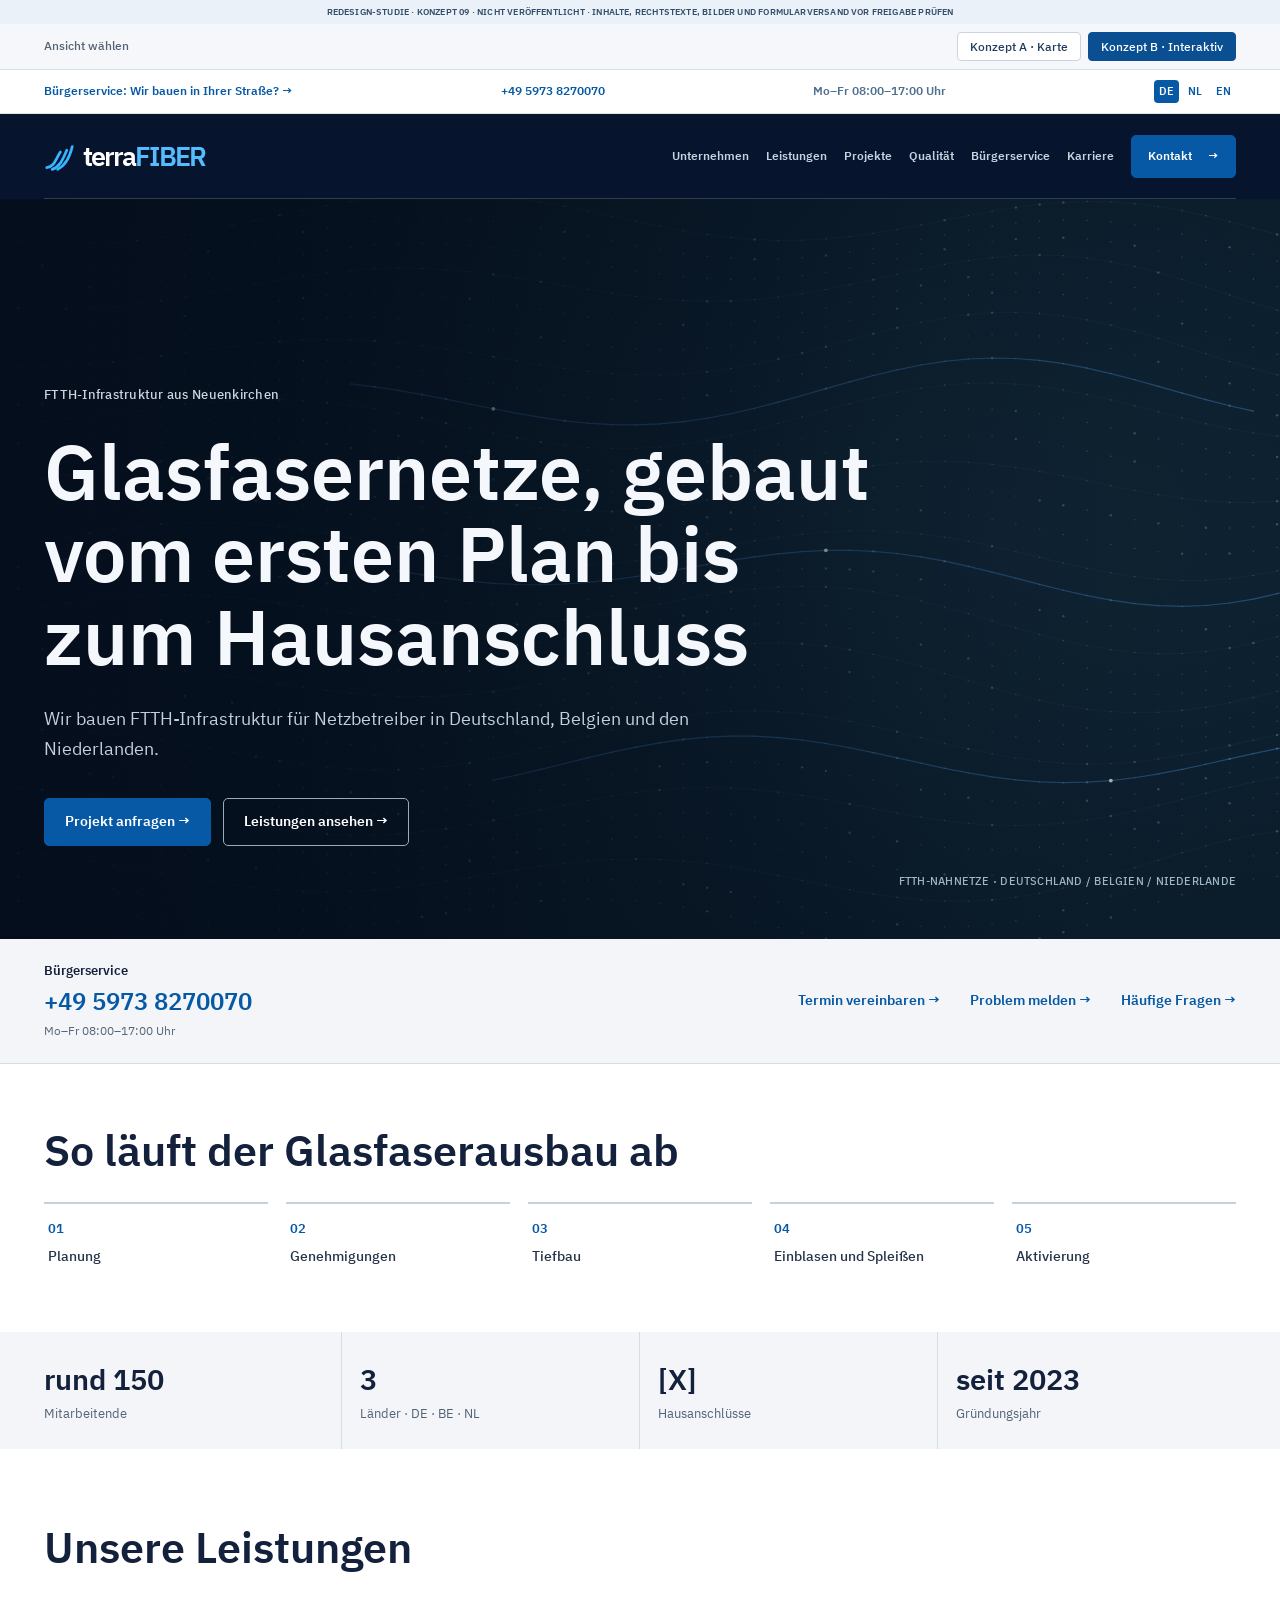
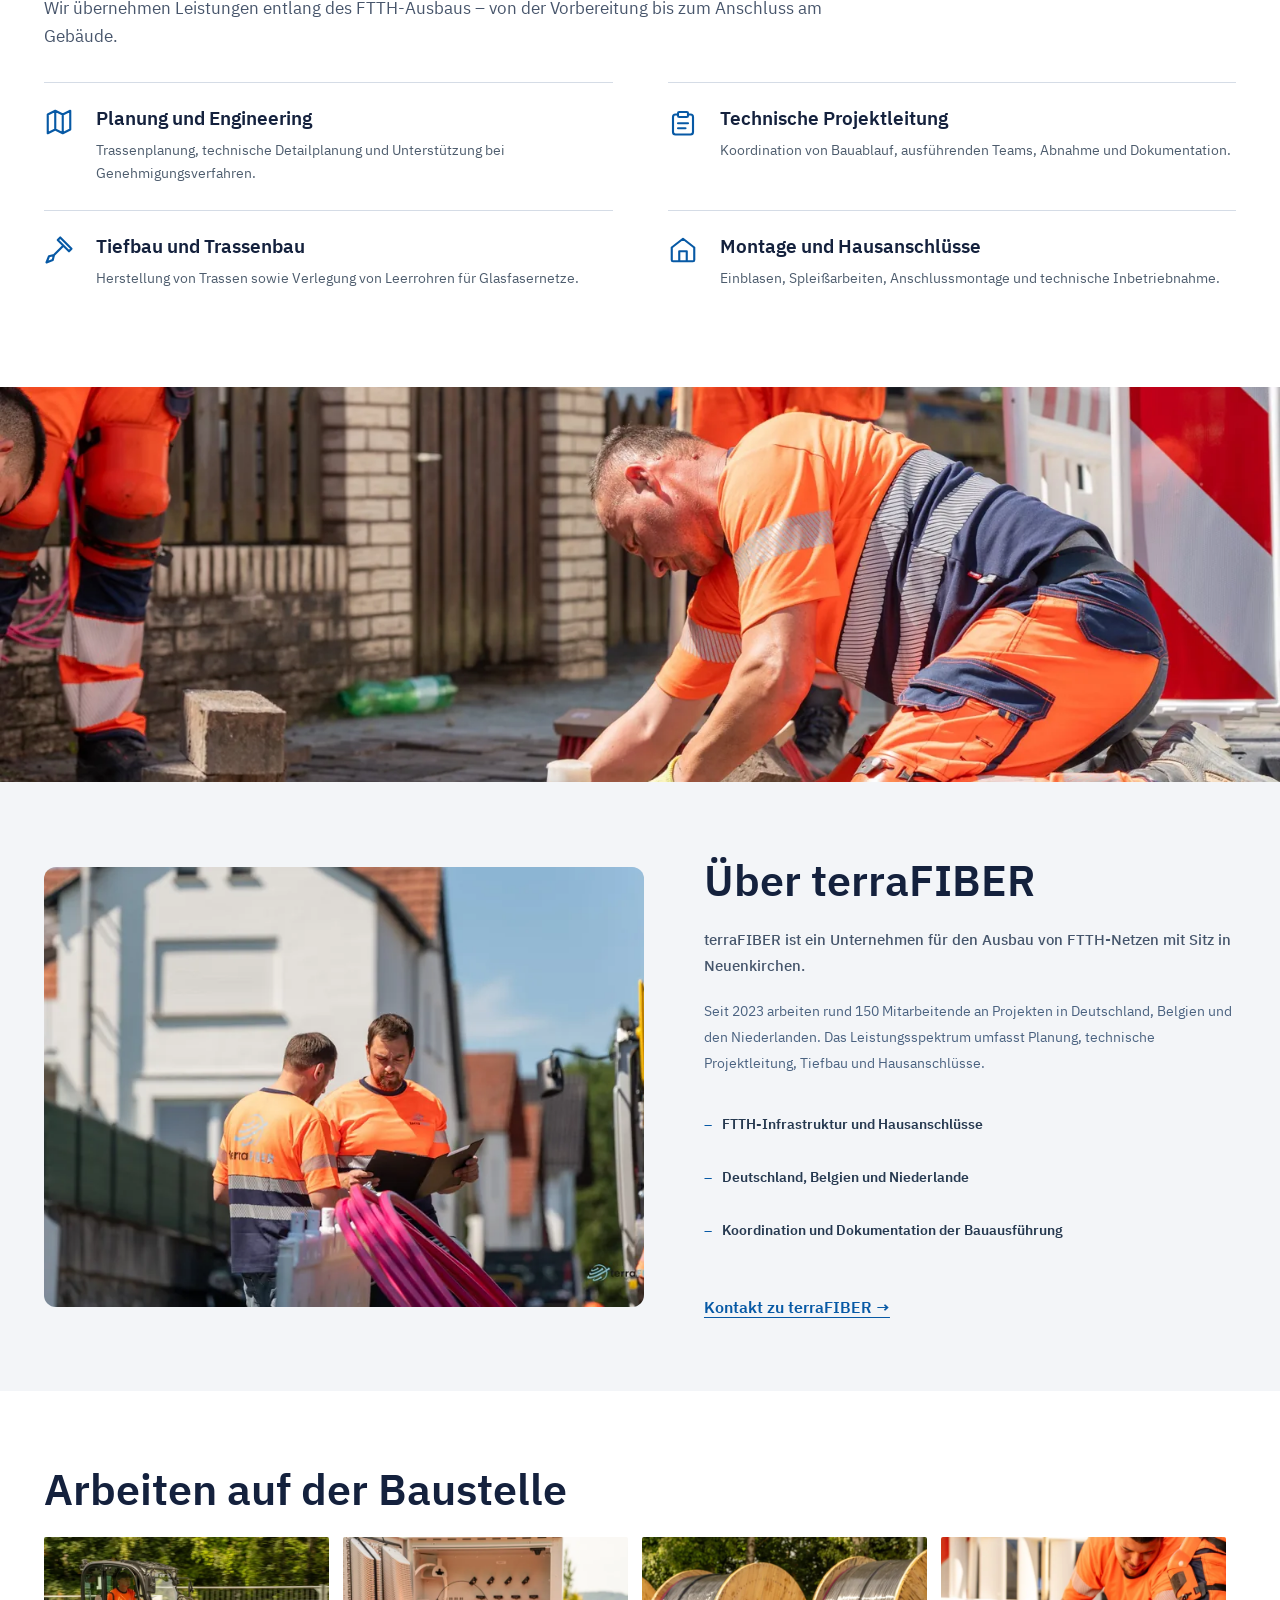
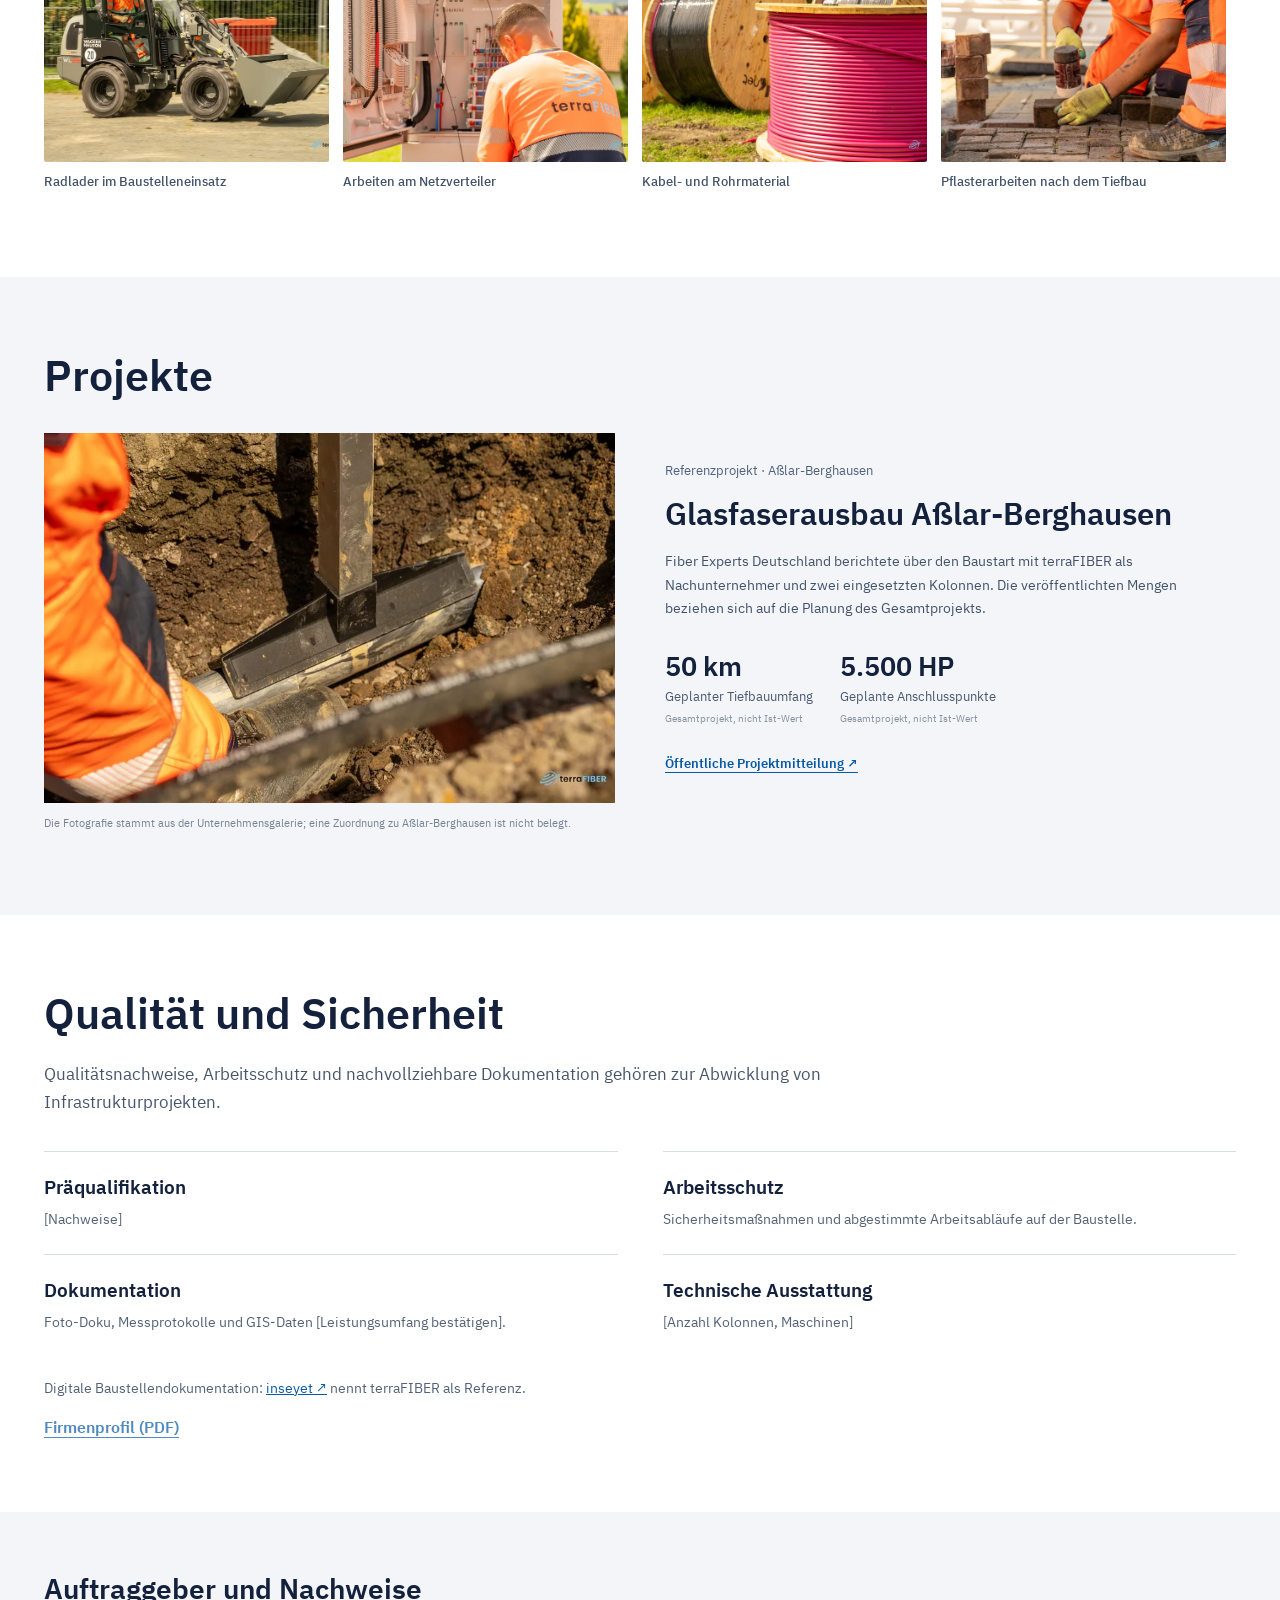
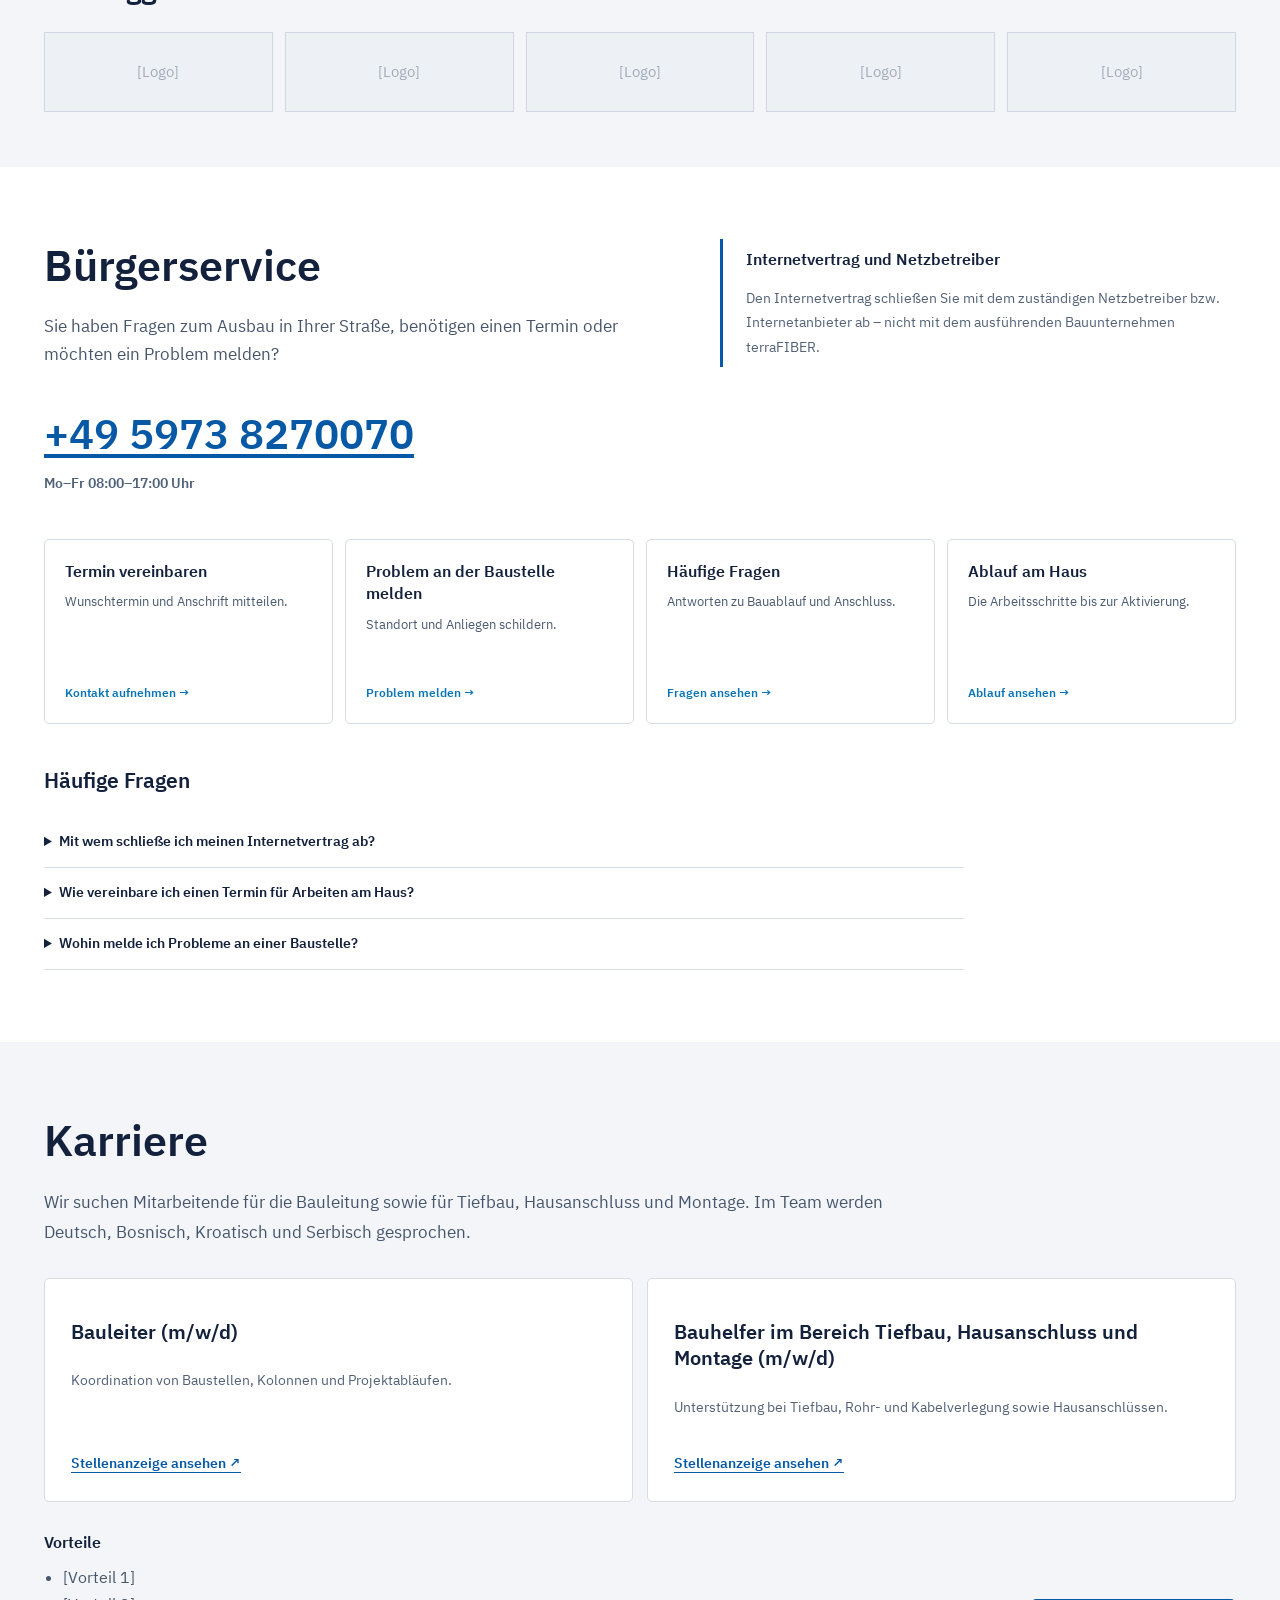
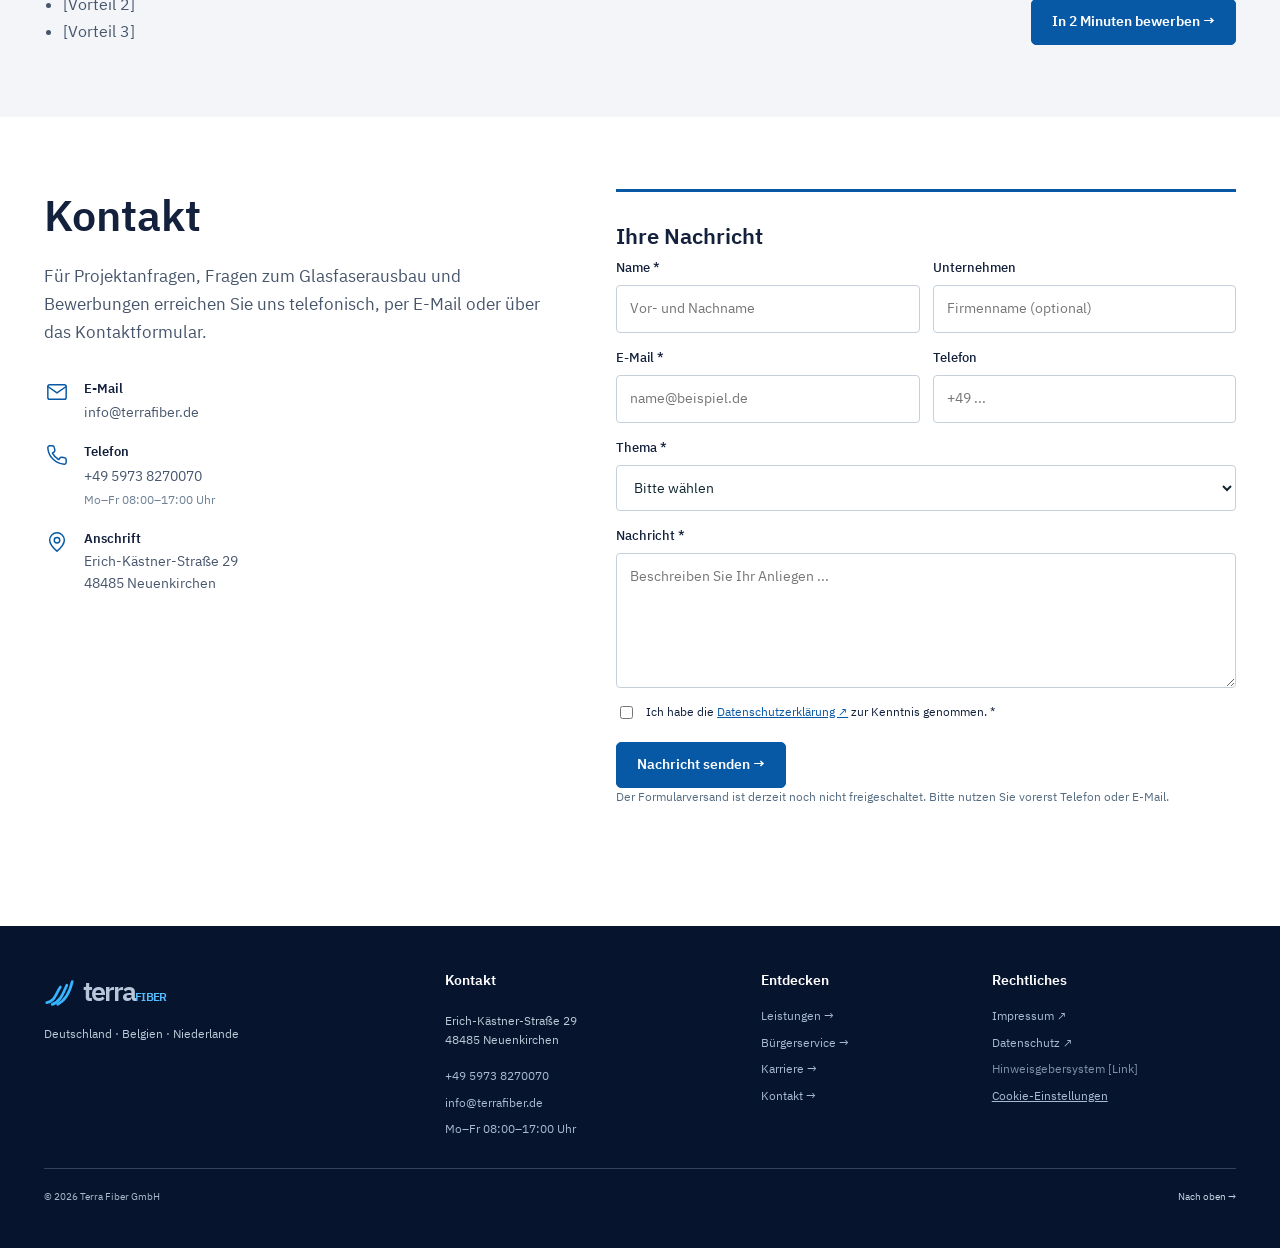
==== concept-b/index.html @ 643451d6 "Refine localized concept B page title" ====
<!doctype html>
<html lang="de">
<head>
<meta charset="utf-8">
<meta name="viewport" content="width=device-width, initial-scale=1">
<meta name="robots" content="noindex,nofollow,noarchive">
<meta name="terra-preview-build" content="v9b-immersive-2026-10-11">
<meta name="theme-color" content="#061329">
<meta name="description" content="Konzeptvorschau: terraFIBER – Planung, Tiefbau, technische Projektleitung und Installation von Glasfaserinfrastruktur.">
<title>terraFIBER — Redesign-Studie · Konzept B</title>
<link rel="alternate" hreflang="de" href="https://terrafiber.pages.dev/concept-b/">
<link rel="alternate" hreflang="en" href="https://terrafiber.pages.dev/concept-b/en/">
<link rel="alternate" hreflang="nl" href="https://terrafiber.pages.dev/concept-b/nl/">
<style>
:root{--bg:#07152b;--bg2:#0d2546;--slate:#657481;--ink:#18283e;--accent:#13a5f3;--mint:#b7e9ff;--paper:#f5f8fc;--line:#dbe7f2;--max:1192px;--shadow:0 26px 65px rgba(13,38,38,.1)}
*{box-sizing:border-box}html{scroll-behavior:smooth}body{margin:0;color:var(--ink);background:#fff;font-family:Inter,-apple-system,BlinkMacSystemFont,"Segoe UI",Arial,sans-serif;line-height:1.55;-webkit-font-smoothing:antialiased}button,input,textarea,select{font:inherit}a{color:inherit;text-decoration:none}button{cursor:pointer}svg{display:block}::selection{background:var(--accent);color:#0b1a22}:focus-visible{outline:3px solid #0f83d8;outline-offset:3px}.wrap{width:min(calc(100% - 64px),var(--max));margin-inline:auto}.smallcaps{font-size:12px;text-transform:uppercase;letter-spacing:.19em;font-weight:800}.eyebrow{display:flex;align-items:center;gap:10px;color:#406680}.eyebrow::before{content:"";height:7px;width:7px;background:#5498bc;border-radius:50%}.section{padding:110px 0}.section-title{font-size:clamp(35px,5vw,62px);line-height:1.09;letter-spacing:-.058em;font-weight:750;margin:16px 0 21px}.muted{color:#667682}.light-muted{color:#a8bdc7}.section-intro{font-size:18px;max-width:620px;color:#697780;line-height:1.7}.pill{display:inline-flex;align-items:center;gap:10px;border-radius:100px;padding:8px 14px;font-weight:700;letter-spacing:.09em;font-size:11px}.btn{display:inline-flex;align-items:center;justify-content:center;gap:16px;min-height:53px;padding:0 24px;border-radius:8px;font-size:14px;font-weight:760;border:1px solid transparent;transition:transform .2s,background .2s,border-color .2s}.btn:hover{transform:translateY(-2px)}.btn-primary{background:var(--accent);color:#0e1920}.btn-primary:hover{background:#9ddbfa}.btn-outline{border-color:#4d6686;color:white;background:transparent}.btn-outline:hover{border-color:white}.btn-dark{background:#13253c;color:white}.btn-dark:hover{background:#1c3555}.btn svg{width:17px;height:17px}
.preview-bar{height:31px;background:#d4eeff;color:#123f66;display:flex;align-items:center;justify-content:center;font-size:10px;font-weight:800;letter-spacing:.17em;text-transform:uppercase}.top{background:var(--bg);color:#d3dbe6}.nav{height:85px;display:flex;align-items:center;justify-content:space-between;gap:25px;border-bottom:1px solid rgba(219,248,251,.1)}.logo{display:inline-flex;align-items:baseline;white-space:nowrap;color:white;font-size:27px;font-weight:820;letter-spacing:-.075em}.logo .logo-emphasis{color:var(--accent);font-weight:820;letter-spacing:-.064em}.logo-mark{width:19px;height:26px;border-left:4px solid var(--accent);border-radius:10px 0 0 10px;transform:rotate(26deg) translateY(5px);margin-right:4px}.logo small{display:block;font-size:7px;text-transform:uppercase;letter-spacing:.2em;color:#7f97b6;margin:3px 0 0 12px}.navlinks{display:flex;align-items:center;gap:30px}.navlinks a:not(.btn){font-size:12px;color:#c8d3e0;font-weight:640;transition:color .2s}.navlinks a:not(.btn):hover{color:var(--accent)}.nav .btn{min-height:43px;font-size:12px;padding:0 16px}.mobile-toggle{display:none;align-items:center;justify-content:center;height:44px;width:44px;background:none;border:1px solid rgba(255,255,255,.2);border-radius:7px;color:white}
.hero{background:var(--bg);color:white;position:relative;overflow:hidden}.hero::before{content:"";position:absolute;width:650px;height:650px;border-radius:50%;right:-280px;top:-150px;filter:blur(60px);background:radial-gradient(circle,rgba(104,170,129,.13),transparent 70%);pointer-events:none}.hero-inner{display:grid;grid-template-columns:1.03fr .97fr;min-height:645px;align-items:center;gap:38px;padding:43px 0 84px}.hero .pill{background:rgba(194,243,107,.09);color:var(--accent);border:1px solid rgba(194,243,107,.19)}h1{font-size:clamp(54px,6.2vw,91px);line-height:1.01;letter-spacing:-.069em;font-weight:760;margin:30px 0 28px}h1 em{font-style:normal;color:var(--accent)}.hero-desc{font-size:17px;line-height:1.85;color:#acbbcf;max-width:500px}.hero-actions{display:flex;gap:12px;flex-wrap:wrap;margin-top:33px}.hero-foot{display:flex;gap:22px;align-items:center;margin-top:56px;color:#7f97b6;font-size:11px;font-weight:700;letter-spacing:.08em;text-transform:uppercase}.hero-foot span{display:flex;align-items:center;gap:9px}.hero-foot i{display:block;width:5px;height:5px;border:1px solid #6788a8;border-radius:50%}.hero-art{position:relative;min-height:500px;display:flex;align-items:center;justify-content:center}.art-canvas{position:relative;width:100%;height:510px;border:1px solid rgba(183,234,192,.13);border-radius:14px;background:radial-gradient(circle at 80% 25%,rgba(188,239,110,.09),transparent 35%),linear-gradient(155deg,#17273c,#0c222d 62%,#102136);overflow:hidden;box-shadow:0 25px 90px rgba(0,0,0,.22)}.art-grid{position:absolute;inset:0;background-image:linear-gradient(rgba(183,233,224,.06) 1px,transparent 1px),linear-gradient(90deg,rgba(183,233,224,.06) 1px,transparent 1px);background-size:34px 34px;mask-image:linear-gradient(to bottom,black,transparent 98%)}.diagram{position:absolute;inset:0;width:100%;height:100%}.art-badge{position:absolute;z-index:2;top:24px;left:24px;background:rgba(9,29,36,.78);border:1px solid rgba(169,220,192,.22);padding:14px 17px;border-radius:9px;backdrop-filter:blur(9px);color:#d8dfe8}.art-badge strong{display:block;font-size:16px;letter-spacing:.03em}.art-badge span{display:block;color:#889fba;font-size:10px;text-transform:uppercase;letter-spacing:.14em;margin-top:3px}.art-side{position:absolute;right:19px;bottom:20px;width:195px;background:#bde9ff;color:#053956;padding:17px;border-radius:10px;box-shadow:0 25px 50px #04111870}.art-side span{font-weight:750;text-transform:uppercase;letter-spacing:.12em;font-size:10px}.art-side strong{font-size:22px;line-height:1.1;letter-spacing:-.04em;display:block;margin-top:10px}.hero-caption{position:absolute;bottom:19px;left:21px;color:#a8b9cd;font-size:10px;letter-spacing:.17em;text-transform:uppercase;z-index:2}.metrics{background:#eaf3fa}.metrics-inner{display:grid;grid-template-columns:repeat(3,1fr);gap:0}.metric{padding:30px 40px;border-right:1px solid #cfdce9}.metric:first-child{padding-left:0}.metric:last-child{border:none}.metric b{display:block;font-size:25px;letter-spacing:-.04em;color:#101f31}.metric p{margin:2px 0 0;color:#6a7b75;font-size:12px;font-weight:650}
.services-header{display:flex;justify-content:space-between;align-items:end;gap:30px}.services-grid{display:grid;grid-template-columns:repeat(4,1fr);gap:14px;margin-top:48px}.service{border:1px solid #dfe9f3;background:#f7faff;border-radius:12px;min-height:305px;padding:28px 25px;display:flex;flex-direction:column;position:relative;overflow:hidden;transition:transform .25s,box-shadow .25s}.service:hover{transform:translateY(-5px);box-shadow:var(--shadow)}.service .number{color:#8a9b91;font-size:11px;font-weight:750}.service-icon{height:64px;display:flex;align-items:center;color:#4b6983}.service-icon svg{width:42px;height:42px}.service h3{font-size:20px;line-height:1.23;letter-spacing:-.03em;margin:10px 0}.service p{font-size:13px;line-height:1.65;color:#64737a;margin:0}.service .arrow{display:block;margin-top:auto;padding-top:25px;color:#51758d;font-size:22px}
.about{background:var(--paper)}.about-inner{display:grid;grid-template-columns:1fr 1fr;align-items:center;gap:90px}.about-visual{min-height:430px;background:#0e305a;border-radius:12px;position:relative;overflow:hidden;box-shadow:var(--shadow)}.about-visual::before{position:absolute;inset:0;content:"";background:repeating-linear-gradient(135deg,rgba(191,238,146,.04) 0,rgba(191,238,146,.04) 2px,transparent 2px,transparent 32px)}.about-visual svg{position:absolute;inset:0;width:100%;height:100%}.about-visual .label-float{position:absolute;left:25px;right:25px;bottom:25px;color:white;background:rgba(9,22,29,.78);border:1px solid #3d5269;border-radius:9px;padding:18px 21px;backdrop-filter:blur(7px)}.label-float strong{display:block;font-size:18px}.label-float span{display:block;font-size:11px;color:#b0c0d1;margin-top:6px}.checks{display:grid;gap:15px;margin:30px 0}.checks li{list-style:none;padding-left:30px;position:relative;font-size:14px;font-weight:600}.checks li::before{content:"✓";position:absolute;left:0;top:0;color:#385f7d;font-weight:900}.about .smallcaps{color:#466a8b}.about .btn{margin-top:9px}
.project{background:#fff}.project-flex{display:grid;grid-template-columns:.95fr 1.05fr;gap:38px;align-items:stretch;margin-top:44px;background:#0c2a51;border-radius:13px;overflow:hidden;color:white}.project-visual{min-height:360px;position:relative;background:radial-gradient(circle at 63% 35%,#273b55,#122236 65%);overflow:hidden}.project-visual svg{width:100%;height:100%;position:absolute;inset:0}.project-badge{position:absolute;left:28px;top:28px;color:#85d5ff;border:1px solid #7296ae;padding:7px 12px;background:#15273e;border-radius:100px;font-weight:750;font-size:10px;letter-spacing:.1em;text-transform:uppercase}.project-body{padding:56px 46px 47px 10px}.project-body .smallcaps{color:var(--accent)}.project-body h3{font-size:34px;line-height:1.12;letter-spacing:-.045em;margin:12px 0 14px}.project-body p{font-size:14px;line-height:1.8;color:#aebed1;max-width:520px}.project-figures{display:flex;gap:32px;flex-wrap:wrap;margin:30px 0 27px}.project-figures strong{display:block;font-size:25px;color:white}.project-figures span{display:block;color:#8ba2bd;font-size:11px}.project-figures em{color:#9aceeb;font-size:10px;font-style:normal;display:block;margin-top:2px}.source-link{color:var(--accent);font-size:12px;font-weight:750;text-decoration:underline;text-underline-offset:4px}.source-link:hover{color:#fff}.disclaimer{font-size:11px;color:#748482;margin-top:15px}
.quality{background:var(--paper)}.quality-flex{display:grid;grid-template-columns:1fr 1fr;gap:80px}.quality-list{display:grid;gap:15px;margin-top:25px}.quality-item{display:flex;gap:16px;align-items:flex-start;background:#fff;border-radius:10px;border:1px solid #e0e7ed;padding:20px}.quality-item .qi{background:#e9f3fc;color:#375570;border-radius:9px;display:grid;place-items:center;min-width:43px;height:43px;font-weight:800}.quality-item strong{font-size:15px}.quality-item p{margin:4px 0 0;font-size:12px;color:#6b797d}.quality-quote{position:relative;background:#dbeeff;border-radius:14px;min-height:410px;padding:48px;display:flex;flex-direction:column;justify-content:space-between}.quality-quote .decor{font-size:85px;line-height:1;color:#6d9bb7;font-family:Georgia,serif}.quality-quote blockquote{padding:0;margin:0;font-size:30px;line-height:1.34;letter-spacing:-.035em;font-weight:650;color:#1a2b3a}.quality-quote p{color:#46627b;font-size:13px;margin:12px 0 0}
.career{background:#0b2343;color:white}.career-content{display:flex;align-items:center;justify-content:space-between;gap:50px}.career .smallcaps{color:var(--accent)}.career .section-title{max-width:650px}.career p{max-width:590px;color:#a2b4ca;line-height:1.8}.career-actions{flex:0 0 auto}.career .note{color:#839bb8;font-size:11px}
.contact{background:#fff}.contact-flex{display:grid;grid-template-columns:1fr .92fr;gap:85px}.contact-info{display:grid;gap:19px;margin-top:35px}.contact-info a{transition:color .2s}.contact-info a:hover{color:#486d8b}.contact-line{display:flex;gap:15px;align-items:flex-start}.contact-line .small-icon{width:40px;height:40px;border-radius:9px;background:#edf6fe;display:grid;place-items:center;flex:none;color:#46657f}.contact-line .small-icon svg{width:19px;height:19px}.contact-line strong{display:block;font-size:13px}.contact-line span{display:block;font-size:14px;color:#687780;margin-top:2px}.contact-form{background:#f5f9fe;border:1px solid #dde6ec;padding:32px;border-radius:13px}.contact-form h3{font-size:23px;margin:0 0 5px;letter-spacing:-.04em}.contact-form p{font-size:12px;color:#71817f;margin:0 0 21px}.form-grid{display:grid;grid-template-columns:1fr 1fr;gap:13px}.form-field{display:grid;gap:7px;margin-bottom:15px}.form-field label{font-size:11px;font-weight:800}.form-field input,.form-field textarea{width:100%;border:1px solid #cedae3;border-radius:7px;background:#fff;color:#112630;padding:12px 13px;outline:none;font-size:13px;resize:vertical}.form-field input:focus,.form-field textarea:focus{border-color:#567c99;box-shadow:0 0 0 3px #9ad2f240}.form-note{font-size:10px;color:#6b7c73;margin-top:13px;line-height:1.6}
footer{background:#07152b;color:#bac8d8;padding:44px 0}.footer-top{display:flex;justify-content:space-between;gap:30px;align-items:center}.footer-top .logo{font-size:24px}.footer-nav{display:flex;gap:22px;align-items:center;flex-wrap:wrap}.footer-nav a{font-size:11px;color:#93a8c1}.footer-nav a:hover{color:var(--accent)}.footer-bottom{margin-top:29px;padding-top:20px;border-top:1px solid #ffffff1a;display:flex;justify-content:space-between;gap:20px;font-size:10px;color:#6a87aa}.to-top{display:inline-flex;gap:5px;align-items:center;color:#c7d6e6}
@media(max-width:1000px){.navlinks{gap:18px}.navlinks a:not(.btn){font-size:11px}.hero-inner{gap:15px}.services-grid{grid-template-columns:repeat(2,1fr)}.service{min-height:250px}.about-inner{gap:40px}.quality-flex{gap:35px}.contact-flex{gap:40px}}
@media(max-width:760px){.wrap{width:min(calc(100% - 34px),var(--max))}.preview-bar{font-size:8px}.nav{height:68px}.logo{font-size:23px}.mobile-toggle{display:flex}.navlinks{display:none;position:absolute;left:0;right:0;top:99px;background:#0a1b36;z-index:10;flex-direction:column;align-items:stretch;padding:25px 21px 29px;border-bottom:1px solid #36485d;gap:17px;box-shadow:0 20px 35px #07111fe0}.navlinks.open{display:flex}.navlinks a:not(.btn){font-size:15px}.hero-inner{grid-template-columns:1fr;min-height:0;padding:52px 0 60px}.hero-art{min-height:390px;margin-top:27px}.art-canvas{height:410px}.hero-foot{margin-top:31px}.hero h1{font-size:clamp(52px,12vw,76px)}.hero-desc{font-size:16px}.metrics-inner{grid-template-columns:1fr 1fr}.metric{padding:18px 5px 18px 20px}.metric:first-child{padding-left:0}.metric:last-child{border-right:none;grid-column:1 / -1;border-top:1px solid #cfdce9;padding-left:0}.metric b{font-size:21px}.section{padding:73px 0}.section-title{font-size:clamp(34px,9vw,48px)}.services-header{display:block}.services-grid{gap:12px;margin-top:30px}.service{padding:22px 19px}.about-inner,.project-flex,.quality-flex,.contact-flex{grid-template-columns:1fr}.about-visual{min-height:340px;order:2}.project-body{padding:0 26px 34px}.project-visual{min-height:265px}.project-body h3{font-size:28px}.quality-quote{min-height:320px;padding:32px}.quality-quote blockquote{font-size:26px}.career-content{display:block}.career-actions{margin-top:25px}.contact-flex{gap:40px}.footer-top{align-items:flex-start;flex-direction:column}.footer-bottom{flex-direction:column}}
@media(max-width:455px){.services-grid{grid-template-columns:1fr}.service{min-height:218px}.form-grid{grid-template-columns:1fr;gap:0}.contact-form{padding:23px}.hero .btn{width:100%}.art-side{width:155px}.art-side strong{font-size:19px}.metrics-inner{grid-template-columns:1fr}.metric,.metric:first-child,.metric:last-child{border-right:0;border-top:1px solid #cfdce9;grid-column:1;padding-left:0}.metric:first-child{border-top:0}.quality-quote blockquote{font-size:24px}}
@media(prefers-reduced-motion:reduce){html{scroll-behavior:auto}*,*::before,*::after{animation-duration:.01ms!important;transition-duration:.01ms!important}}

/* V2 Brand continuity: colors inspired by the existing terraFIBER homepage and blue optical-fiber hero image. */
:root{--bg:#07152b;--bg2:#0b2444;--ink:#15253d;--accent:#18a5f3;--paper:#f4f8fc;--line:#dce6f2;--shadow:0 25px 65px rgba(7,34,78,.10)}
body{color:var(--ink)}
.preview-bar{background:#d7edff;color:#11527e;letter-spacing:.16em}
.top,.hero{background:#06142d}
.hero::before{background:radial-gradient(circle,rgba(17,112,232,.22),transparent 70%)}
.hero .pill{color:#96d8ff;background:rgba(20,166,246,.10);border-color:rgba(90,184,255,.24)}
.hero h1 em{color:#56bfff}
.logo{letter-spacing:-.073em}.logo .logo-emphasis{color:#53bdff}.fiber-symbol{color:#37b4ff;margin-right:8px;transform:translateY(7px);flex-shrink:0}
.navlinks a:not(.btn):hover{color:#7ed2ff}
.btn-primary{background:#109eea;color:#ffffff}.btn-primary:hover{background:#37b9ff}
.btn-dark{background:#0b3766;color:white}.btn-dark:hover{background:#13518c}
.hero-foot i{border-color:#2a94df}
.art-canvas{background:radial-gradient(circle at 83% 23%,rgba(0,155,255,.20),transparent 40%),linear-gradient(155deg,#0e2b5e,#051832 62%,#0c2856);border-color:rgba(91,172,251,.25)}
.art-grid{background-image:linear-gradient(rgba(69,166,243,.08) 1px,transparent 1px),linear-gradient(90deg,rgba(69,166,243,.08) 1px,transparent 1px)}
.art-badge{background:rgba(7,28,63,.81);border-color:rgba(80,175,251,.3)}
.art-badge strong{font-size:14px;color:#d3eaff}.art-badge span{color:#8bb9dd}
.art-side{background:#c5eaff;color:#083153}.art-side strong{color:#083153}
.metrics{background:#eaf4fc}.metric{border-right-color:#d1dfed}.metric b{color:#14375d}
.eyebrow{color:#1977ad}.eyebrow::before{background:#149ceb}
.service{background:#f7faff;border-color:#e1eaf4}.service-icon,.service .arrow{color:#207cbd}
.about{background:#f4f8fc}.about-visual{background:#0b2a58}.label-float{border-color:#2c629c}
.checks li::before{color:#198bc9}.about .smallcaps{color:#1b79bd}
.project-flex{background:#0b2447}.project-visual{background:radial-gradient(circle at 60% 37%,#154a7d,#06192f 68%)}
.project-badge{color:#a8deff;background:#103762;border-color:#2d83bc}
.project-body .smallcaps,.source-link{color:#8cceff}
.quality-quote{background:#e0f0fd}.quality-quote .decor{color:#86c8ee}
.contact{background:#ffffff}.contact-form{background:#f4f8fc;border-color:#dce6f2}
.section-intro{color:#66788b}
::selection{background:#91d6ff;color:#07172c}
:focus-visible{outline-color:#1a96df}
/* Original logo asset to be substituted after approval; text rendition is a temporary concept. */

.photo-frame,.project-photo-card,.gallery-card{position:relative;overflow:hidden}
.photo-frame{min-height:460px;border-radius:34px;background-size:cover;background-position:center;box-shadow:0 28px 70px rgba(8,25,42,.16)}
.photo-frame::after,.project-photo-card::after,.gallery-card::after{content:"";position:absolute;inset:0;background:linear-gradient(180deg,rgba(5,18,35,.06),rgba(5,18,35,.45));pointer-events:none}
.about-visual.photo-based{position:relative}
.about-visual.photo-based .label-float{position:absolute;left:24px;bottom:24px;z-index:2}
.project-photo-card{height:100%;min-height:400px;border-radius:28px;border:1px solid #d4e5f5;background:#dbeaf7;box-shadow:0 26px 65px rgba(13,38,38,.1)}
.project-photo-card img{position:absolute;inset:0;width:100%;height:100%;object-fit:cover;display:block}
.project-photo-card .project-badge{position:absolute;left:18px;top:18px;z-index:2}
.gallery-preview{background:linear-gradient(180deg,#f7fbff 0%,#eef5fb 100%)}
.gallery-grid{display:grid;grid-template-columns:repeat(12,1fr);gap:20px;margin-top:34px}
.gallery-card{margin:0;min-height:210px;border-radius:24px;border:1px solid #d4e5f5;background:#d7e7f6;box-shadow:0 18px 50px rgba(13,38,38,.08)}
.gallery-card img{position:absolute;inset:0;width:100%;height:100%;object-fit:cover;display:block}
.gallery-card.large{grid-column:span 5;min-height:280px}
.gallery-card.medium{grid-column:span 4}
.gallery-card.small{grid-column:span 3}
.gallery-card .gallery-caption{position:absolute;left:16px;bottom:16px;right:16px;z-index:2;color:#fff;font-size:13px;font-weight:700;letter-spacing:.03em;text-shadow:0 1px 10px rgba(0,0,0,.35)}
.diagram .fiber-halo{animation:fiberHalo 3.8s ease-in-out infinite;transform-origin:center}
.diagram .fiber-core{animation:fiberCorePulse 3.8s ease-in-out infinite}
.diagram .fiber-highlights{stroke-dasharray:3 45;animation:fiberFlow 9s linear infinite;opacity:.8}
.diagram .signal-link{animation:linkPulse 4.4s ease-in-out infinite}
.diagram .pulse-node{transform-origin:center;animation:nodePulse 3.2s ease-in-out infinite}
.diagram .signal-dot{transform-origin:center;animation:dotBlink 2.8s ease-in-out infinite}
@keyframes fiberHalo{0%,100%{opacity:.16}50%{opacity:.34}}
@keyframes fiberCorePulse{0%,100%{filter:drop-shadow(0 0 0 rgba(84,201,255,.0))}50%{filter:drop-shadow(0 0 8px rgba(84,201,255,.55)) drop-shadow(0 0 18px rgba(84,201,255,.32))}}
@keyframes fiberFlow{from{stroke-dashoffset:0}to{stroke-dashoffset:-104}}
@keyframes nodePulse{0%,100%{transform:scale(1);filter:drop-shadow(0 0 0 rgba(99,199,255,0))}50%{transform:scale(1.11);filter:drop-shadow(0 0 10px rgba(99,199,255,.65))}}
@keyframes dotBlink{0%,100%{transform:scale(1);opacity:.95}50%{transform:scale(1.22);opacity:1;filter:drop-shadow(0 0 7px rgba(84,201,255,.75))}}
@keyframes linkPulse{0%,100%{opacity:.72}50%{opacity:1}}
@media (max-width: 980px){.gallery-card.large,.gallery-card.medium,.gallery-card.small{grid-column:span 6}.photo-frame{min-height:360px}.project-photo-card{min-height:340px}}
@media (max-width: 640px){.gallery-grid{grid-template-columns:1fr}.gallery-card.large,.gallery-card.medium,.gallery-card.small{grid-column:span 1;min-height:220px}.photo-frame{min-height:300px}}

@media(prefers-reduced-motion:reduce){.diagram .fiber-halo,.diagram .fiber-core,.diagram .fiber-highlights,.diagram .signal-link,.diagram .pulse-node,.diagram .signal-dot{animation:none!important}}

/* V7: technical FTTH network with multiple small, gently glowing signal dots. */
.preview-bar{height:24px;background:#17365a;color:#aecce4;font-size:9px;letter-spacing:.14em}
.art-side{width:157px;padding:13px 14px;right:18px;bottom:18px;border-radius:9px}
.art-side span{font-size:9px;letter-spacing:.10em}
.art-side strong{font-size:18px;margin-top:8px;line-height:1.12}
.art-grid{opacity:.6}
.diagram .fiber-halo{animation:none!important;opacity:.11}
.diagram .fiber-core{animation:none!important;filter:none!important}
.diagram .fiber-highlights{animation:none!important;stroke-dasharray:none;opacity:.14}
.diagram .pulse-node,.diagram .signal-dot{animation:none!important;transform:none!important;filter:none!important;opacity:1}
.diagram .network-links{animation:none!important}
.diagram #fiber-particles-main,.diagram #fiber-particles-branches,.diagram .network-active-halos,.diagram .house-active-halos{pointer-events:none}
@media(prefers-reduced-motion:reduce){
  .diagram #fiber-particles-main,.diagram #fiber-particles-branches{display:none!important}
}

/* v8 — spacing, accessible resident service, editorial grids, responsive layout. */
.section{padding:78px 0}
.section-title{margin:12px 0 16px}
.section-intro{font-size:16px;line-height:1.72}
.preview-bar{height:auto;min-height:24px;padding:5px 16px;font-size:9px;line-height:1.45;text-align:center}
.citizen-topline{background:#edf5fc;color:#174668;border-bottom:1px solid #cbdce9}
.citizen-topline-inner{min-height:43px;display:flex;align-items:center;gap:20px;justify-content:space-between;padding:6px 0;font-size:12px;font-weight:680}
.citizen-topline-title{color:#0c4b80}
.citizen-topline a:hover{text-decoration:underline}
.citizen-topline-phone{font-weight:850;white-space:nowrap}
.citizen-topline-hours{white-space:nowrap;color:#4f708e}
.language-switch{display:inline-flex;align-items:center;gap:4px;white-space:nowrap}
.language-switch span{padding:3px 5px;font-weight:800;font-size:11px}
.language-switch .language-active{color:#fff;background:#115c99;border-radius:4px}
.language-switch [aria-disabled]{opacity:.48;cursor:not-allowed}
.navlinks{gap:17px}
.navlinks a:not(.btn){font-size:11px}
.hero-inner{min-height:580px;padding:38px 0 65px}
.hero .hero-actions{margin-top:33px}
.rollout{background:#fff;padding:53px 0 58px}
.rollout .section-title{font-size:clamp(27px,3.6vw,40px)}
.rollout-steps{display:grid;grid-template-columns:repeat(5,minmax(0,1fr));gap:12px;list-style:none;margin:28px 0 0;padding:0}
.rollout-steps li{border:1px solid #dce6f1;background:#f6faff;border-radius:13px;padding:17px 16px;display:flex;flex-direction:column;gap:11px;min-height:108px}
.rollout-steps b{font-size:12px;color:#2186c6}
.rollout-steps span{font-size:14px;font-weight:760;line-height:1.25;color:#183e60;overflow-wrap:anywhere}
.metrics-inner{grid-template-columns:repeat(4,minmax(0,1fr))}
.metric{padding:23px 26px}.metric b{font-size:27px}
.about-copy>p:not(.section-intro){font-size:14px;line-height:1.85;color:#4a6280;margin-top:20px}
.photo-frame{position:relative}
.photo-frame img{display:block;width:100%;height:100%;min-height:460px;object-fit:cover}
.photo-frame::after{z-index:1}
.about-visual .label-float{z-index:2}
.gallery-grid{display:grid;grid-template-columns:repeat(6,minmax(0,1fr));gap:16px}
.gallery-grid .gallery-card,.gallery-grid .gallery-card.large,.gallery-grid .gallery-card.medium,.gallery-grid .gallery-card.small{grid-column:span 2;min-height:225px}
.gallery-grid .gallery-card:first-child{grid-column:span 4;min-height:290px}
.gallery-grid .gallery-card:nth-child(2){grid-column:span 2;min-height:290px}
.gallery-card img{height:100%;width:100%;object-fit:cover}
.quality-cards{display:grid;grid-template-columns:repeat(4,minmax(0,1fr));gap:16px;margin-top:32px}
.quality-cards article{padding:23px;border:1px solid #deebf6;border-radius:16px;background:#f7faff;min-height:216px}
.quality-card-icon{color:#2785bd;font-size:12px;font-weight:850}
.quality-cards h3{font-size:19px;margin:20px 0 10px;line-height:1.3}
.quality-cards p{font-size:13px;color:#526b80;line-height:1.7;margin:0;overflow-wrap:anywhere}
.quality-support{margin-top:24px;display:flex;align-items:center;justify-content:space-between;gap:25px}
.quality-support p{font-size:14px;max-width:620px;color:#425c75}
.quality-support a:not(.btn){color:#136aa3;text-decoration:underline}
.btn-unavailable{opacity:.66;cursor:not-allowed;text-align:center;pointer-events:none;white-space:normal}
.citizen-service{background:#eaf5fd}
.citizen-lead{display:grid;grid-template-columns:1.3fr .7fr;gap:45px;align-items:center}
.citizen-lead .section-title{max-width:670px}
.citizen-bigphone{display:inline-block;font-weight:850;letter-spacing:-.04em;font-size:clamp(29px,4vw,47px);margin-top:16px;color:#10598c;text-decoration:underline;text-underline-offset:5px}
.citizen-hours{font-size:14px;font-weight:720;margin-top:7px;color:#4e7390}
.operator-note{background:#fff;border:1px solid #cddff0;border-left:4px solid #269cdf;border-radius:12px;padding:25px}
.operator-note strong{font-size:16px}.operator-note p{font-size:14px;color:#4a657b;line-height:1.75;margin-bottom:0}
.citizen-cards{display:grid;grid-template-columns:repeat(4,minmax(0,1fr));gap:15px;margin-top:27px}
.citizen-cards a{display:flex;flex-direction:column;min-height:228px;background:#fff;border:1px solid #d4e5f3;border-radius:14px;padding:22px;transition:border-color .2s,transform .2s}
.citizen-cards a:hover{border-color:#57aee2;transform:translateY(-3px)}
.citizen-cards a>span{color:#418cbd;font-weight:820;font-size:12px}
.citizen-cards h3{font-size:17px;line-height:1.32;margin:19px 0 8px}
.citizen-cards p{font-size:13px;color:#63778d;line-height:1.55;margin:0 0 12px}
.citizen-cards a>b{font-size:12px;color:#0a75b6;margin-top:auto}
.citizen-faq{margin-top:28px;max-width:860px}
.citizen-faq h3{font-size:21px}
.citizen-faq details{border-bottom:1px solid #c5d9ea;padding:14px 0;font-size:14px}
.citizen-faq summary{font-weight:740;cursor:pointer}
.citizen-faq details p{color:#4f6882;max-width:710px}
.job-cards{display:grid;grid-template-columns:repeat(2,minmax(0,1fr));gap:17px;margin-top:30px}
.job-cards article{border-radius:14px;border:1px solid #51749c;background:rgba(255,255,255,.07);padding:24px;display:flex;flex-direction:column}
.job-cards article>span{font-size:11px;color:#a6dfff;text-transform:uppercase;letter-spacing:.13em;font-weight:760}
.job-cards h3{font-size:21px;margin:14px 0 10px;line-height:1.3}
.job-cards p{font-size:13px;line-height:1.65}
.job-cards a{display:inline-block;margin-top:auto;padding-top:18px;color:#b1e2ff;font-size:13px;font-weight:760}
.career-bottom{display:flex;align-items:end;justify-content:space-between;gap:25px;margin-top:28px}
.career-bottom strong{font-size:16px}.career-bottom ul{padding-left:19px;margin:9px 0 0;line-height:1.7}
.contact-line small{display:block;font-size:12px;color:#6d8095;margin-top:4px}
.form-field select{width:100%;border:1px solid #cedae3;background:#fff;color:#112630;border-radius:7px;padding:12px 13px;font-size:13px}
.form-field :is(input,select,textarea)[aria-invalid="true"]{border-color:#b42318}
.privacy-consent{display:flex;align-items:flex-start;gap:10px;font-size:12px;line-height:1.5;margin:5px 0 20px}
.privacy-consent input{margin-top:3px;flex:none}
.privacy-consent a{color:#0d70aa;text-decoration:underline}
.form-status{margin:12px 0 0;font-size:12px!important;color:#566c82!important}
.footer-grid{display:grid;grid-template-columns:1.5fr 1.15fr .8fr 1fr;gap:35px}
.footer-grid>div{display:flex;flex-direction:column;align-items:flex-start;gap:8px;min-width:0}
.footer-grid>div>strong{font-size:13px;color:#fff;margin-bottom:7px}
.footer-grid :is(address,p){font-size:12px;font-style:normal;margin:5px 0 10px}
.footer-grid a:not(.logo),.footer-grid span,.footer-cookie-btn{font-size:12px;color:#a8bbd0;overflow-wrap:anywhere}
.footer-grid a:hover,.footer-cookie-btn:hover{color:#fff}
.footer-unavailable{opacity:.75}
.footer-cookie-btn{background:transparent;border:0;padding:0;text-align:left;text-decoration:underline}
.cookie-dialog{max-width:min(480px,calc(100vw - 30px));padding:28px;border:1px solid #cad9e5;border-radius:14px;box-shadow:0 30px 95px rgba(0,0,0,.27);color:#17344e}
.cookie-dialog::backdrop{background:#00172b85}
.cookie-dialog h2{margin:0 0 12px}.cookie-dialog p{font-size:14px;line-height:1.7}
@media(max-width:1100px){
 .citizen-topline-inner{gap:10px;font-size:11px}
 .navlinks{gap:12px}.navlinks a:not(.btn){font-size:10px}
 .citizen-cards,.quality-cards{grid-template-columns:repeat(2,minmax(0,1fr))}
}
@media(max-width:760px){
 .section{padding:64px 0}
 .rollout{padding:45px 0}
 .rollout-steps{grid-template-columns:repeat(2,minmax(0,1fr))}
 .rollout-steps li:last-child{grid-column:span 2;min-height:90px}
 .metrics-inner{grid-template-columns:repeat(2,minmax(0,1fr))}
 .metric,.metric:first-child,.metric:last-child{grid-column:auto;padding:20px 15px;border-right:0;border-top:1px solid #cfdce9}
 .metric:nth-child(-n+2){border-top:0}
 .citizen-topline-inner{display:grid;grid-template-columns:1fr auto;gap:5px 12px;padding:8px 0}
 .citizen-topline-title{grid-column:1/-1}
 .citizen-topline-hours{font-size:10px}
 .language-switch{justify-self:end;grid-column:2;grid-row:2/4}
 .top{position:relative}
 .navlinks{top:100%!important;left:0;right:0}
 .citizen-lead{grid-template-columns:1fr;gap:16px}
 .gallery-grid{gap:12px}
 .gallery-grid .gallery-card:first-child,.gallery-grid .gallery-card:nth-child(2){min-height:220px}
 .career-bottom{align-items:flex-start}
 .footer-grid{grid-template-columns:repeat(2,minmax(0,1fr))}
 .photo-frame img{min-height:360px}
}
@media(max-width:540px){
 .wrap{width:min(calc(100% - 30px),var(--max))}
 .preview-bar{font-size:8px;letter-spacing:.07em}
 .citizen-topline-phone{font-size:11px}
 .citizen-topline-hours{font-size:10px}
 .rollout-steps{grid-template-columns:1fr;gap:9px}
 .rollout-steps li:last-child{grid-column:auto}
 .rollout-steps li{min-height:64px;flex-direction:row;align-items:center}
 .metrics-inner{grid-template-columns:repeat(2,minmax(0,1fr))}
 .metric,.metric:first-child,.metric:last-child{grid-column:auto;padding:16px 8px;border-top:1px solid #cfdce9}
 .metric:nth-child(-n+2){border-top:0}
 .metric b{font-size:22px}
 .hero-inner{padding-top:36px;padding-bottom:46px}
 .hero h1{font-size:clamp(45px,12.4vw,61px)}
 .hero-art{min-height:400px}
 .art-canvas{height:405px}
 .diagram{height:300px;top:0;bottom:auto}
 .art-side{width:132px;bottom:57px;right:11px;padding:10px 11px}
 .art-side strong{font-size:15px;line-height:1.1;margin-top:6px}
 .art-side span{font-size:8px}
 .hero-caption{left:13px;bottom:13px;font-size:8px;max-width:calc(100% - 26px);letter-spacing:.09em}
 .art-badge{top:12px;left:12px;padding:10px 12px}
 .art-badge strong{font-size:11px}
 .art-badge span{font-size:8px;letter-spacing:.07em}
 .gallery-grid{grid-template-columns:1fr}
 .gallery-grid .gallery-card,.gallery-grid .gallery-card.large,.gallery-grid .gallery-card.medium,.gallery-grid .gallery-card.small,.gallery-grid .gallery-card:first-child,.gallery-grid .gallery-card:nth-child(2){grid-column:auto;min-height:220px}
 .quality-cards,.citizen-cards,.job-cards{grid-template-columns:1fr}
 .quality-cards article,.citizen-cards a{min-height:0}
 .quality-support,.career-bottom{display:flex;flex-direction:column;align-items:stretch;gap:14px}
 .citizen-bigphone{font-size:32px;overflow-wrap:anywhere}
 .photo-frame img{min-height:300px}
 .footer-grid{grid-template-columns:1fr 1fr;gap:30px 12px}
 .footer-grid .footer-identity{grid-column:1/-1}
}
</style>

<link rel="stylesheet" href="/assets/v9.css">
<link rel="stylesheet" href="/assets/concept-b.css">
</head>
<body>
<div class="preview-bar" role="note">REDESIGN-STUDIE · KONZEPT 09 · NICHT VERÖFFENTLICHT · INHALTE, RECHTSTEXTE, BILDER UND FORMULARVERSAND VOR FREIGABE PRÜFEN</div>
<div class="concept-switcher" role="navigation" aria-label="Ansicht wählen"><div class="wrap concept-switcher-inner"><span class="concept-label">Ansicht wählen</span><div class="concept-options"><a href="/">Konzept A · Karte</a><a href="/concept-b/" aria-current="page">Konzept B · Interaktiv</a></div></div></div>
<div class="citizen-topline" aria-label="Bürgerservice und Sprachauswahl">
  <div class="wrap citizen-topline-inner">
    <a class="citizen-topline-title" href="#buergerservice">Bürgerservice: Wir bauen in Ihrer Straße? <span aria-hidden="true">→</span></a>
    <a class="citizen-topline-phone" href="tel:+4959738270070">+49 5973 8270070</a>
    <span class="citizen-topline-hours">Mo–Fr 08:00–17:00 Uhr</span>
    <div class="language-switch" role="group" aria-label="Sprachauswahl">
      <span class="language-active" aria-current="true" lang="de">DE</span><a href="/concept-b/nl/" hreflang="nl" lang="nl" aria-label="Niederländische Version">NL</a><a href="/concept-b/en/" hreflang="en" lang="en" aria-label="English version">EN</a>
    </div>
  </div>
</div>
<div class="top" id="start">
  <header class="wrap nav" aria-label="Hauptnavigation">
    <a class="logo" href="#start" aria-label="terraFIBER Startseite"><svg class="fiber-symbol" viewBox="0 0 34 34" width="31" height="31" aria-hidden="true" fill="none"><path d="M3 28c9-1 10-10 15-17" stroke="currentColor" stroke-width="3" stroke-linecap="round"/><path d="M9 30c9-3 12-12 16-21" stroke="currentColor" stroke-width="3" stroke-linecap="round"/><path d="M15 30c8-4 13-12 16-25" stroke="currentColor" stroke-width="3" stroke-linecap="round"/></svg>terra<span class="logo-emphasis">FIBER</span></a>
    <button class="mobile-toggle" id="menuBtn" aria-label="Menü öffnen" aria-controls="navlinks" aria-expanded="false"><svg width="22" height="22" viewBox="0 0 24 24" fill="none" stroke="currentColor" stroke-width="2"><path d="M4 6h16M4 12h16M4 18h16"/></svg></button>
    <nav class="navlinks" id="navlinks" aria-label="Seitenbereiche"><a href="#unternehmen">Unternehmen</a><a href="#leistungen">Leistungen</a><a href="#projekte">Projekte</a><a href="#qualitaet">Qualität</a><a href="#buergerservice">Bürgerservice</a><a href="#karriere">Karriere</a><a href="#kontakt" class="btn btn-primary">Kontakt <span aria-hidden="true">→</span></a></nav>
  </header>
</div>
<main>
<section class="hero hero-immersive" aria-labelledby="hero-title"><canvas class="fiber-field" aria-hidden="true"></canvas><div class="fiber-field-shade" aria-hidden="true"></div><div class="wrap hero-inner">
  <div class="hero-content">
  <p class="hero-origin">FTTH-Infrastruktur aus Neuenkirchen</p>
  <h1 id="hero-title">Glasfasernetze, gebaut vom ersten Plan bis zum Hausanschluss</h1>
  <p class="hero-desc">Wir bauen FTTH-Infrastruktur für Netzbetreiber in Deutschland, Belgien und den Niederlanden.</p>
  <div class="hero-actions"><a class="btn btn-primary" href="#kontakt">Projekt anfragen →</a><a class="btn btn-outline" href="#leistungen">Leistungen ansehen →</a></div>
</div>
  <div class="hero-note" aria-hidden="true"><span>FTTH-NAHNETZE · DEUTSCHLAND / BELGIEN / NIEDERLANDE</span></div></div>
</section>
<div class="citizen-quickbar" aria-label="Bürgerservice – Schnellzugriff"><div class="wrap citizen-quickbar-inner">
  <div class="citizen-quick-contact"><strong>Bürgerservice</strong><a href="tel:+4959738270070">+49 5973 8270070</a><span>Mo–Fr 08:00–17:00 Uhr</span></div>
  <div class="citizen-quick-actions">
    <a href="#kontakt" data-topic="Bürgerservice">Termin vereinbaren →</a>
    <a href="#kontakt" data-topic="Bürgerservice">Problem melden →</a>
    <a href="#faq">Häufige Fragen →</a>
  </div>
</div></div>
<section class="section rollout" id="ablauf" aria-labelledby="rollout-title"><div class="wrap">
  <h2 class="section-title" id="rollout-title">So läuft der Glasfaserausbau ab</h2>
  <ol class="rollout-steps"><li><b>01</b><span>Planung</span></li><li><b>02</b><span>Genehmigungen</span></li><li><b>03</b><span>Tiefbau</span></li><li><b>04</b><span>Einblasen und Spleißen</span></li><li><b>05</b><span>Aktivierung</span></li></ol>
</div></section>
<section class="metrics" aria-label="Unternehmensprofil"><div class="wrap metrics-inner">
  <div class="metric"><b>rund 150</b><p>Mitarbeitende</p></div>
  <div class="metric"><b>3</b><p>Länder · DE · BE · NL</p></div>
  <div class="metric"><b>[X]</b><p>Hausanschlüsse</p></div>
  <div class="metric"><b>seit 2023</b><p>Gründungsjahr</p></div>
</div></section>
<section class="section services" id="leistungen" aria-labelledby="services-title"><div class="wrap">
  <h2 class="section-title" id="services-title">Unsere Leistungen</h2>
  <p class="section-intro">Wir übernehmen Leistungen entlang des FTTH-Ausbaus – von der Vorbereitung bis zum Anschluss am Gebäude.</p>
  <div class="services-grid">
    <article class="service"><div class="service-icon"><svg viewBox="0 0 24 24" aria-hidden="true"><path d="m3 6 6-3 6 3 6-3v15l-6 3-6-3-6 3zM9 3v15m6-12v15"/></svg></div><div><h3>Planung und Engineering</h3><p>Trassenplanung, technische Detailplanung und Unterstützung bei Genehmigungsverfahren.</p></div></article>
    <article class="service"><div class="service-icon"><svg viewBox="0 0 24 24" aria-hidden="true"><rect x="8" y="4" width="8" height="4" rx="1"/><path d="M8 6H6a2 2 0 0 0-2 2v12a2 2 0 0 0 2 2h12a2 2 0 0 0 2-2V8a2 2 0 0 0-2-2h-2M8 13h8M8 17h6"/></svg></div><div><h3>Technische Projektleitung</h3><p>Koordination von Bauablauf, ausführenden Teams, Abnahme und Dokumentation.</p></div></article>
    <article class="service"><div class="service-icon"><svg viewBox="0 0 24 24" aria-hidden="true"><path d="m13 2 9 9-2 2-9-9zM15 9 8 16M8 16l-4 1-2 5 5-2 1-4z"/></svg></div><div><h3>Tiefbau und Trassenbau</h3><p>Herstellung von Trassen sowie Verlegung von Leerrohren für Glasfasernetze.</p></div></article>
    <article class="service"><div class="service-icon"><svg viewBox="0 0 24 24" aria-hidden="true"><path d="m3 10 9-7 9 7v10a1 1 0 0 1-1 1H4a1 1 0 0 1-1-1zM9 21v-8h6v8"/></svg></div><div><h3>Montage und Hausanschlüsse</h3><p>Einblasen, Spleißarbeiten, Anschlussmontage und technische Inbetriebnahme.</p></div></article>
  </div>
</div></section>
<section class="site-photo-band" aria-label="Wiederherstellung der Pflasterflächen nach dem Tiefbau"><img src="/assets/images/AVA-00131-69-800.webp" srcset="/assets/images/AVA-00131-69-800.webp 800w, /assets/images/AVA-00131-69-1600.webp 1600w" sizes="100vw" width="1600" height="1067" loading="lazy" decoding="async" alt="Mitarbeiter setzt Pflastersteine zur Wiederherstellung der Oberfläche nach Bauarbeiten"></section>
<section class="section about" id="unternehmen" aria-labelledby="about-title"><div class="wrap about-inner">
  <div class="about-visual"><div class="photo-frame"><img src="/assets/images/AVA-00024-14-800.webp" srcset="/assets/images/AVA-00024-14-800.webp 800w, /assets/images/AVA-00024-14-1600.webp 1600w" sizes="(max-width: 760px) 100vw, 50vw" width="1600" height="1067" loading="lazy" decoding="async" alt="Zwei terraFIBER-Mitarbeiter besprechen Bauunterlagen auf einer Baustelle"></div></div>
  <div class="about-copy">
    <h2 class="section-title" id="about-title">Über terraFIBER</h2>
    <p class="section-intro">terraFIBER ist ein Unternehmen für den Ausbau von FTTH-Netzen mit Sitz in Neuenkirchen.</p>
    <p>Seit 2023 arbeiten rund 150 Mitarbeitende an Projekten in Deutschland, Belgien und den Niederlanden. Das Leistungsspektrum umfasst Planung, technische Projektleitung, Tiefbau und Hausanschlüsse.</p>
    <ul class="checks"><li>FTTH-Infrastruktur und Hausanschlüsse</li><li>Deutschland, Belgien und Niederlande</li><li>Koordination und Dokumentation der Bauausführung</li></ul>
    <a class="text-link" href="#kontakt">Kontakt zu terraFIBER →</a>
  </div>
</div></section>
<section class="section gallery-preview" id="einblicke" aria-labelledby="gallery-title"><div class="wrap">
  <h2 class="section-title" id="gallery-title">Arbeiten auf der Baustelle</h2>
  <div class="gallery-strip" aria-label="Fotogalerie terraFIBER"><figure class="gallery-strip-item"><img src="/assets/images/AVA-05532-215-800.webp" srcset="/assets/images/AVA-05532-215-800.webp 800w, /assets/images/AVA-05532-215-1600.webp 1600w" sizes="(max-width: 540px) 80vw, 285px" width="1600" height="1067" loading="lazy" decoding="async" alt="Mitarbeiter fährt einen Radlader auf einer Baustelle"><figcaption>Radlader im Baustelleneinsatz</figcaption></figure>
<figure class="gallery-strip-item"><img src="/assets/images/AVA-05573-235-800.webp" srcset="/assets/images/AVA-05573-235-800.webp 800w, /assets/images/AVA-05573-235-1600.webp 1600w" sizes="(max-width: 540px) 80vw, 285px" width="1600" height="1067" loading="lazy" decoding="async" alt="terraFIBER-Mitarbeiter arbeitet an einem geöffneten Verteilergehäuse"><figcaption>Arbeiten am Netzverteiler</figcaption></figure>
<figure class="gallery-strip-item"><img src="/assets/images/AVA-05521-211-800.webp" srcset="/assets/images/AVA-05521-211-800.webp 800w, /assets/images/AVA-05521-211-1600.webp 1600w" sizes="(max-width: 540px) 80vw, 285px" width="1600" height="1067" loading="lazy" decoding="async" alt="Mehrere große Kabel- und Rohrmaterialtrommeln im Außenbereich"><figcaption>Kabel- und Rohrmaterial</figcaption></figure>
<figure class="gallery-strip-item"><img src="/assets/images/AVA-05398-164-800.webp" srcset="/assets/images/AVA-05398-164-800.webp 800w, /assets/images/AVA-05398-164-1600.webp 1600w" sizes="(max-width: 540px) 80vw, 285px" width="1600" height="1067" loading="lazy" decoding="async" alt="Mitarbeiter verlegt Pflastersteine mit einem Gummihammer"><figcaption>Pflasterarbeiten nach dem Tiefbau</figcaption></figure></div>
</div></section>
<section class="section project" id="projekte" aria-labelledby="project-title"><div class="wrap">
  <h2 class="section-title" id="project-title">Projekte</h2>
  <div class="project-flex">
    <div class="project-visual"><img src="/assets/images/AVA-05497-198-800.webp" srcset="/assets/images/AVA-05497-198-800.webp 800w, /assets/images/AVA-05497-198-1600.webp 1600w" sizes="(max-width: 700px) 100vw, (max-width: 1100px) 65vw, 50vw" width="1600" height="1067" loading="lazy" decoding="async" alt="Arbeiten mit einem Werkzeug in einem Erdgraben; Aufnahme nicht dem Projekt Aßlar-Berghausen zugeordnet"></div>
    <div class="project-body"><p class="reference-label">Referenzprojekt · Aßlar-Berghausen</p>
      <h3>Glasfaserausbau Aßlar-Berghausen</h3>
      <p>Fiber Experts Deutschland berichtete über den Baustart mit terraFIBER als Nachunternehmer und zwei eingesetzten Kolonnen. Die veröffentlichten Mengen beziehen sich auf die Planung des Gesamtprojekts.</p>
      <div class="project-figures"><div><strong>50 km</strong><span>Geplanter Tiefbauumfang</span><em>Gesamtprojekt, nicht Ist-Wert</em></div><div><strong>5.500 HP</strong><span>Geplante Anschlusspunkte</span><em>Gesamtprojekt, nicht Ist-Wert</em></div></div>
      <a class="text-link" href="https://de.linkedin.com/posts/fiber-experts-deutschland-gmbh_baustart-glasfaserausbau-asslar-activity-7359108634003312640-slkd" target="_blank" rel="noopener noreferrer">Öffentliche Projektmitteilung ↗</a>
    </div>
  </div>
  <p class="disclaimer">Die Fotografie stammt aus der Unternehmensgalerie; eine Zuordnung zu Aßlar-Berghausen ist nicht belegt.</p>
</div></section>
<section class="section quality" id="qualitaet" aria-labelledby="quality-title"><div class="wrap">
  <h2 class="section-title" id="quality-title">Qualität und Sicherheit</h2>
  <p class="section-intro">Qualitätsnachweise, Arbeitsschutz und nachvollziehbare Dokumentation gehören zur Abwicklung von Infrastrukturprojekten.</p>
  <div class="quality-cards">
    <article><h3>Präqualifikation</h3><p>[Nachweise]</p></article>
    <article><h3>Arbeitsschutz</h3><p>Sicherheitsmaßnahmen und abgestimmte Arbeitsabläufe auf der Baustelle.</p></article>
    <article><h3>Dokumentation</h3><p>Foto-Doku, Messprotokolle und GIS-Daten [Leistungsumfang bestätigen].</p></article>
    <article><h3>Technische Ausstattung</h3><p>[Anzahl Kolonnen, Maschinen]</p></article>
  </div>
  <p class="quality-reference">Digitale Baustellendokumentation: <a href="https://inseyet.de/" target="_blank" rel="noopener noreferrer">inseyet ↗</a> nennt terraFIBER als Referenz.</p>
  <span class="text-link unavailable" aria-disabled="true">Firmenprofil (PDF)</span>
</div></section>
<div class="logo-reserve" aria-label="Auftraggeber und Zertifikate – Platzhalter"><div class="wrap"><h2>Auftraggeber und Nachweise</h2><div class="logo-reserve-grid"><span>[Logo]</span><span>[Logo]</span><span>[Logo]</span><span>[Logo]</span><span>[Logo]</span></div></div></div>
<section class="section citizen-service" id="buergerservice" aria-labelledby="citizen-title"><div class="wrap">
  <div class="citizen-lead"><div><h2 class="section-title" id="citizen-title">Bürgerservice</h2><p class="section-intro">Sie haben Fragen zum Ausbau in Ihrer Straße, benötigen einen Termin oder möchten ein Problem melden?</p>
    <a class="citizen-bigphone" href="tel:+4959738270070">+49 5973 8270070</a><p class="citizen-hours">Mo–Fr 08:00–17:00 Uhr</p></div>
    <aside class="operator-note"><strong>Internetvertrag und Netzbetreiber</strong><p>Den Internetvertrag schließen Sie mit dem zuständigen Netzbetreiber bzw. Internetanbieter ab – nicht mit dem ausführenden Bauunternehmen terraFIBER.</p></aside>
  </div>
  <div class="citizen-cards">
    <a href="#kontakt" data-topic="Bürgerservice"><h3>Termin vereinbaren</h3><p>Wunschtermin und Anschrift mitteilen.</p><b>Kontakt aufnehmen →</b></a>
    <a href="#kontakt" data-topic="Bürgerservice"><h3>Problem an der Baustelle melden</h3><p>Standort und Anliegen schildern.</p><b>Problem melden →</b></a>
    <a href="#faq"><h3>Häufige Fragen</h3><p>Antworten zu Bauablauf und Anschluss.</p><b>Fragen ansehen →</b></a>
    <a href="#ablauf"><h3>Ablauf am Haus</h3><p>Die Arbeitsschritte bis zur Aktivierung.</p><b>Ablauf ansehen →</b></a>
  </div>
  <div class="citizen-faq" id="faq"><h3>Häufige Fragen</h3>
    <details><summary>Mit wem schließe ich meinen Internetvertrag ab?</summary><p>Mit dem zuständigen Netzbetreiber beziehungsweise Internetanbieter. terraFIBER führt Bau- und Installationsarbeiten aus.</p></details>
    <details><summary>Wie vereinbare ich einen Termin für Arbeiten am Haus?</summary><p>Rufen Sie uns während der Servicezeiten an oder beschreiben Sie Ihr Anliegen über den Kontaktbereich.</p></details>
    <details><summary>Wohin melde ich Probleme an einer Baustelle?</summary><p>Wenden Sie sich an unseren Bürgerservice und nennen Sie möglichst Straße, Hausnummer und Art des Problems.</p></details>
  </div>
</div></section>
<section class="section career" id="karriere" aria-labelledby="career-title"><div class="wrap">
  <h2 class="section-title" id="career-title">Karriere</h2>
  <p class="section-intro">Wir suchen Mitarbeitende für die Bauleitung sowie für Tiefbau, Hausanschluss und Montage. Im Team werden Deutsch, Bosnisch, Kroatisch und Serbisch gesprochen.</p>
  <div class="job-cards">
    <article><h3>Bauleiter (m/w/d)</h3><p>Koordination von Baustellen, Kolonnen und Projektabläufen.</p><a class="text-link" href="https://terrafiber.de/bauhleiter-m-w-d/" target="_blank" rel="noopener noreferrer">Stellenanzeige ansehen ↗</a></article>
    <article><h3>Bauhelfer im Bereich Tiefbau, Hausanschluss und Montage (m/w/d)</h3><p>Unterstützung bei Tiefbau, Rohr- und Kabelverlegung sowie Hausanschlüssen.</p><a class="text-link" href="https://terrafiber.de/bauhelfer-im-bereich-tiefbau-hausanschluss-und-montage-m-w-d/" target="_blank" rel="noopener noreferrer">Stellenanzeige ansehen ↗</a></article>
  </div>
  <div class="career-bottom"><div><strong>Vorteile</strong><ul><li>[Vorteil 1]</li><li>[Vorteil 2]</li><li>[Vorteil 3]</li></ul></div><a href="#kontakt" class="btn btn-primary" data-topic="Bewerbung">In 2 Minuten bewerben →</a></div>
</div></section>
<section class="section contact" id="kontakt" aria-labelledby="contact-title"><div class="wrap contact-flex">
  <div><h2 class="section-title" id="contact-title">Kontakt</h2><p class="section-intro">Für Projektanfragen, Fragen zum Glasfaserausbau und Bewerbungen erreichen Sie uns telefonisch, per E-Mail oder über das Kontaktformular.</p>
    <div class="contact-info">
      <div class="contact-line"><div class="small-icon"><svg viewBox="0 0 24 24" aria-hidden="true"><rect x="2" y="4" width="20" height="16" rx="2"/><path d="m2 6 10 7L22 6"/></svg></div><div><strong>E-Mail</strong><a href="mailto:info@terrafiber.de">info@terrafiber.de</a></div></div>
      <div class="contact-line"><div class="small-icon"><svg viewBox="0 0 24 24" aria-hidden="true"><path d="M22 16.9V20a2 2 0 0 1-2.2 2A19 19 0 0 1 2 4.2 2 2 0 0 1 4 2h3a2 2 0 0 1 2 1.7l.6 3a2 2 0 0 1-.6 1.9L7 10a16 16 0 0 0 7 7l1.4-2a2 2 0 0 1 1.9-.6l3 .6a2 2 0 0 1 1.7 1.9z"/></svg></div><div><strong>Telefon</strong><a href="tel:+4959738270070">+49 5973 8270070</a><small>Mo–Fr 08:00–17:00 Uhr</small></div></div>
      <div class="contact-line"><div class="small-icon"><svg viewBox="0 0 24 24" aria-hidden="true"><path d="M20 10c0 5-8 12-8 12S4 15 4 10a8 8 0 1 1 16 0z"/><circle cx="12" cy="10" r="3"/></svg></div><div><strong>Anschrift</strong><span>Erich-Kästner-Straße 29<br>48485 Neuenkirchen</span></div></div>
    </div>
  </div>
  <!-- TODO: Secure server-side handling for /api/contact before production -->
  <form class="contact-form" id="contactForm" action="/api/contact" method="post" novalidate>
  <h3>Ihre Nachricht</h3>
  <div class="form-grid">
    <div class="form-field"><label for="name">Name *</label><input id="name" name="name" required maxlength="120" autocomplete="name" placeholder="Vor- und Nachname"></div>
    <div class="form-field"><label for="company">Unternehmen</label><input id="company" name="company" maxlength="160" autocomplete="organization" placeholder="Firmenname (optional)"></div>
  </div>
  <div class="form-grid">
    <div class="form-field"><label for="email">E-Mail *</label><input id="email" name="email" type="email" required maxlength="254" autocomplete="email" placeholder="name@beispiel.de"></div>
    <div class="form-field"><label for="phone">Telefon</label><input id="phone" name="phone" type="tel" maxlength="40" autocomplete="tel" placeholder="+49 ..."></div>
  </div>
  <div class="form-field"><label for="topic">Thema *</label><select id="topic" name="topic" required><option value="">Bitte wählen</option><option value="Projektanfrage">Projektanfrage</option><option value="Bürgerservice">Bürgerservice</option><option value="Bewerbung">Bewerbung</option></select></div>
  <div class="form-field"><label for="message">Nachricht *</label><textarea id="message" name="message" required maxlength="5000" rows="5" placeholder="Beschreiben Sie Ihr Anliegen ..."></textarea></div>
  <label class="privacy-consent"><input id="privacy" name="privacy_acknowledged" type="checkbox" required><span>Ich habe die <a href="https://terrafiber.de/datenschutzerklaerung/" target="_blank" rel="noopener noreferrer">Datenschutzerklärung ↗</a> zur Kenntnis genommen. *</span></label>
  <button class="btn btn-dark" type="submit">Nachricht senden →</button>
  <p id="form-status" class="form-status" tabindex="-1" role="status" aria-live="polite">Der Formularversand ist derzeit noch nicht freigeschaltet. Bitte nutzen Sie vorerst Telefon oder E-Mail.</p>
</form>
</div></section>
</main>
<footer id="footer"><div class="wrap">
  <div class="footer-grid">
    <div class="footer-identity"><a class="logo" href="#start" aria-label="terraFIBER Startseite"><svg class="fiber-symbol" viewBox="0 0 34 34" width="31" height="31" aria-hidden="true" fill="none"><path d="M3 28c9-1 10-10 15-17" stroke="currentColor" stroke-width="3" stroke-linecap="round"/><path d="M9 30c9-3 12-12 16-21" stroke="currentColor" stroke-width="3" stroke-linecap="round"/><path d="M15 30c8-4 13-12 16-25" stroke="currentColor" stroke-width="3" stroke-linecap="round"/></svg>terra<span class="logo-emphasis">FIBER</span></a>
      <p>Deutschland · Belgien · Niederlande</p>
    </div>
    <div><strong>Kontakt</strong><address>Erich-Kästner-Straße 29<br>48485 Neuenkirchen</address><a href="tel:+4959738270070">+49 5973 8270070</a><a href="mailto:info@terrafiber.de">info@terrafiber.de</a><span>Mo–Fr 08:00–17:00 Uhr</span></div>
    <div><strong>Entdecken</strong><a href="#leistungen">Leistungen →</a><a href="#buergerservice">Bürgerservice →</a><a href="#karriere">Karriere →</a><a href="#kontakt">Kontakt →</a></div>
    <div><strong>Rechtliches</strong><a href="https://terrafiber.de/impressum/" target="_blank" rel="noopener noreferrer">Impressum ↗</a><a href="https://terrafiber.de/datenschutzerklaerung/" target="_blank" rel="noopener noreferrer">Datenschutz ↗</a><span class="footer-unavailable" aria-disabled="true">Hinweisgebersystem [Link]</span><button type="button" class="footer-cookie-btn" id="cookieSettings">Cookie-Einstellungen</button></div>
  </div>
  <div class="footer-bottom"><span>© 2026 Terra Fiber GmbH</span><a class="to-top" href="#start">Nach oben →</a></div>
</div></footer>
<dialog id="cookieDialog" class="cookie-dialog" aria-labelledby="cookieTitle">
  <h2 id="cookieTitle">Cookie-Einstellungen</h2>
  <p>Diese Redesign-Studie setzt derzeit keine optionalen Analyse- oder Marketing-Cookies. Vor einem späteren Einsatz zusätzlicher Dienste müssen die Cookie-Einstellungen entsprechend erweitert werden.</p>
  <form method="dialog"><button class="btn btn-dark" type="submit">Schließen</button></form>
</dialog>
<script>
(function(){'use strict';var btn=document.getElementById('menuBtn');var nav=document.getElementById('navlinks');btn.addEventListener('click',function(){var expanded=btn.getAttribute('aria-expanded')==='true';btn.setAttribute('aria-expanded',String(!expanded));btn.setAttribute('aria-label',expanded?'Menü öffnen':'Menü schließen');nav.classList.toggle('open',!expanded)});nav.querySelectorAll('a').forEach(function(a){a.addEventListener('click',function(){nav.classList.remove('open');btn.setAttribute('aria-expanded','false');btn.setAttribute('aria-label','Menü öffnen')})});
var contactForm=document.getElementById('contactForm');
var topic=document.getElementById('topic');
contactForm.querySelectorAll('input,select,textarea').forEach(function(el){el.addEventListener('input',function(){el.removeAttribute('aria-invalid')})});
document.querySelectorAll('[data-topic]').forEach(function(a){a.addEventListener('click',function(){topic.value=a.getAttribute('data-topic')})});
contactForm.addEventListener('submit',function(ev){
  ev.preventDefault();
  if(!contactForm.checkValidity()){
    Array.prototype.forEach.call(contactForm.elements,function(el){if(el.willValidate&&!el.checkValidity())el.setAttribute('aria-invalid','true')});
    contactForm.reportValidity();
    return;
  }
  /* TODO BACKEND: Remove this preview-only guard only after secure POST /api/contact is implemented and privacy documentation approved. */
  var status=document.getElementById('form-status');
  status.textContent='Der Versand ist noch nicht eingerichtet. Es wurden keine Formulardaten übertragen. Bitte rufen Sie uns an oder schreiben Sie eine E-Mail.';
  status.focus();
});
var cookieBtn=document.getElementById('cookieSettings');
var cookieDialog=document.getElementById('cookieDialog');
if(cookieBtn&&cookieDialog)cookieBtn.addEventListener('click',function(){if(typeof cookieDialog.showModal==='function')cookieDialog.showModal()});
})();
</script>

<script defer src="/assets/concept-b.js"></script>
</body>
</html>
---- assets/v9.css ----
/* terraFIBER Konzept 09 — restrained editorial system for an infrastructure contractor.
   This layer does not modify hero-map.css, hero-map.js, the map SVG, or its behavior. */
@font-face{font-family:"IBM Plex Sans";src:url("/assets/fonts/IBMPlexSans-Regular.woff2") format("woff2");font-style:normal;font-weight:400;font-display:swap}
@font-face{font-family:"IBM Plex Sans";src:url("/assets/fonts/IBMPlexSans-Medium.woff2") format("woff2");font-style:normal;font-weight:500;font-display:swap}
@font-face{font-family:"IBM Plex Sans";src:url("/assets/fonts/IBMPlexSans-SemiBold.woff2") format("woff2");font-style:normal;font-weight:600;font-display:swap}
:root{--accent:#0759a5;--ink:#14213D;--paper:#F3F5F8;--line:#D5DCE6;--shadow:none}
html{scroll-behavior:smooth}
body,button,input,textarea,select{font-family:"IBM Plex Sans",Arial,sans-serif;color:#14213D}
body{background:#fff;letter-spacing:normal}
h1,h2,h3,h4{font-family:"IBM Plex Sans",Arial,sans-serif;font-weight:600;letter-spacing:normal!important}
.section-title{font-size:clamp(29px,3.35vw,43px);line-height:1.24;letter-spacing:normal!important;font-weight:600;margin:0 0 20px}
.section-intro{color:#47556b;font-size:17px;line-height:1.65;max-width:800px}
.section{padding:72px 0}
.section .smallcaps,.section .eyebrow,.section .eyebrow:before,.section .quality-card-icon{display:none!important}
.btn,.btn-primary,.btn-dark{border:1px solid #0759a5;background:#0759a5;color:#fff!important;font-size:14px;font-weight:600;min-height:46px;padding:10px 20px;border-radius:5px;box-shadow:none!important;letter-spacing:normal;transition:background-color .16s,border-color .16s}
.btn:hover,.btn-primary:hover,.btn-dark:hover{background:#034782;border-color:#034782;color:#fff!important;transform:none!important;box-shadow:none!important}
.btn-outline{color:#fff!important;background:transparent;border:1px solid #97aabe}
.btn-outline:hover{background:rgba(255,255,255,.12);border-color:#fff}
.text-link{color:#0759a5;font-weight:600;text-decoration:underline;text-underline-offset:4px}
.text-link:hover{color:#034782}
a:hover{transition:none}
a:focus-visible,button:focus-visible,input:focus-visible,textarea:focus-visible,select:focus-visible{outline:3px solid #ffb13b;outline-offset:3px}
.preview-bar{background:#eaf1f9;color:#344d6b;font-size:9px;letter-spacing:.02em;min-height:24px}
.citizen-topline{background:#fff;border-bottom:1px solid #e0e5eb}
.citizen-topline a{color:#0759a5}
.citizen-topline .language-active{background:#0759a5}
.top,.hero{background:#06142d}
.top .nav{border-bottom:1px solid rgba(255,255,255,.17)}
.navlinks a:not(.btn){letter-spacing:normal;font-size:12px}
.nav .btn{border-radius:5px}
.hero:before{display:none!important}
.hero .hero-inner{min-height:570px;padding:45px 0 75px;gap:36px}
.hero .hero-origin{font-size:14px;font-weight:500;margin:0 0 20px;color:#c2d1df;letter-spacing:normal;text-transform:none}
.hero h1,.hero h1 em{font-size:clamp(35px,3.65vw,54px);line-height:1.13;font-weight:600;letter-spacing:normal!important;color:#fff;font-style:normal;margin:0 0 23px;overflow-wrap:normal}
.hero .hero-desc{font-size:17px;line-height:1.7;max-width:480px;margin:0;color:#d1d9e6}
.hero .hero-actions{margin-top:27px;gap:12px}
.hero-art .neighborhood-map{box-shadow:none!important}
.citizen-quickbar{background:#f3f5f8;border-bottom:1px solid #d5dce6}
.citizen-quickbar-inner{display:flex;align-items:center;gap:40px;justify-content:space-between;padding:22px 0}
.citizen-quick-contact{display:flex;flex-direction:column;gap:2px;flex-shrink:0}
.citizen-quick-contact strong{font-size:13px;font-weight:600}
.citizen-quick-contact a{font-size:24px;font-weight:600;color:#0759a5;letter-spacing:normal}
.citizen-quick-contact span{font-size:12px;color:#586678}
.citizen-quick-actions{display:flex;align-items:center;justify-content:flex-end;gap:30px;flex-wrap:wrap}
.citizen-quick-actions a{font-size:14px;color:#0759a5;font-weight:600;text-decoration:none;white-space:nowrap}
.citizen-quick-actions a:hover{text-decoration:underline}
.rollout{background:#fff;padding:60px 0}
.rollout .section-title{font-size:clamp(29px,3.35vw,43px)}
.rollout-steps{display:grid;grid-template-columns:repeat(5,minmax(0,1fr));gap:18px;margin-top:25px;padding:0}
.rollout-steps li,.rollout-steps li:last-child{display:flex;flex-direction:column;align-items:stretch;min-height:70px;gap:8px;padding:15px 4px 5px;background:none;border:0;border-top:2px solid #c7d1dd;border-radius:0;grid-column:auto}
.rollout-steps b{color:#0759a5;font-size:13px;font-weight:600}
.rollout-steps span{font-size:14px;font-weight:500;color:#263449;line-height:1.4}
.metrics{background:#f3f5f8}
.metrics-inner{grid-template-columns:repeat(4,minmax(0,1fr));gap:0}
.metric,.metric:first-child,.metric:last-child{padding:25px 18px;border-top:none;border-right:1px solid #d5dce6;grid-column:auto;background:none}
.metric:first-child{padding-left:0}
.metric:last-child{border-right:0}
.metric b{color:#14213D;font-size:29px;letter-spacing:normal;font-weight:600}
.metric p{font-size:13px;font-weight:400;color:#546377}
.services{background:#fff}
.services .section-intro{margin-bottom:26px}
.services-grid{display:grid;grid-template-columns:repeat(2,minmax(0,1fr));gap:0 55px;margin-top:32px}
.services-grid .service{display:flex;flex-direction:row;align-items:flex-start;gap:20px;min-height:0;padding:23px 0 25px;border:0;border-top:1px solid #d5dce6;border-radius:0;box-shadow:none;background:transparent;overflow:visible}
.services-grid .service:hover{transform:none;box-shadow:none}
.services-grid .service .number,.services-grid .service .arrow{display:none}
.service-icon{flex:0 0 32px;width:32px;height:32px;margin:0;color:#0759a5!important}
.service-icon svg{display:block;height:30px;width:30px;stroke:#0759a5;stroke-width:1.7;stroke-linecap:round;stroke-linejoin:round;fill:none}
.services-grid .service h3{font-size:19px;font-weight:600;line-height:1.3;margin:0 0 8px}
.services-grid .service p{font-size:14px;line-height:1.65;color:#4d5c6d}
.site-photo-band{display:block;width:100%;height:370px;background:#d9e0e8;overflow:hidden}
.site-photo-band img{display:block;width:100%;height:100%;object-fit:cover;object-position:center}
.about{background:#f3f5f8}
.about-inner{display:grid;grid-template-columns:1.06fr 0.94fr;gap:60px;align-items:center}
.about-visual,.about-visual.photo-based{order:0;min-height:0;background:none}
.about-copy{order:1}
.about-copy p{font-size:15px;line-height:1.72;color:#45556b}
.about-copy .section-intro{font-weight:500}
.photo-frame{border-radius:3px;min-height:400px;box-shadow:none!important;overflow:hidden;background:#d9e0e8}
.photo-frame img{width:100%;height:440px;min-height:0;display:block;object-fit:cover}
.photo-frame:after{display:none}
.about-visual .label-float{display:none}
.about .checks{padding:0;list-style:none}
.about .checks li{padding-left:18px;position:relative;margin:8px 0;font-size:14px;color:#263950}
.about .checks li:before{position:absolute;left:0;top:1px;color:#0759a5;content:"–"}
.about .text-link{display:inline-block;margin-top:15px}
.gallery-preview{background:#fff}
.gallery-strip{display:flex;gap:14px;width:100%;overflow-x:auto;scroll-snap-type:x proximity;padding:0 0 14px;scrollbar-color:#b2bfce #eef1f5}
.gallery-strip-item{flex:0 0 clamp(210px,25vw,285px);min-width:0;margin:0;scroll-snap-align:start}
.gallery-strip-item img{display:block;width:100%;height:195px;object-fit:cover;background:#dce2ea;border-radius:2px}
.gallery-strip-item figcaption{font-size:13px;color:#43536b;line-height:1.45;margin-top:11px;font-weight:500}
.project{background:#f3f5f8;color:#14213D}
.project .section-title,.project .section-intro{color:#14213D}
.project-flex{display:grid;grid-template-columns:1fr 1fr;gap:50px;background:transparent;border:none;border-radius:0;box-shadow:none;align-items:center;padding:0;margin-top:30px}
.project-visual{min-height:0;padding:0;background:none}
.project-visual img{display:block;width:100%;height:370px;object-fit:cover;background:#dce2ea}
.project-body{color:#14213D;background:transparent;padding:0}
.project-body .reference-label{color:#50627a;font-size:13px;margin:0 0 13px}
.project-body h3{font-size:clamp(23px,2.4vw,32px);line-height:1.26;font-weight:600;letter-spacing:normal;margin:0 0 16px;color:#14213D}
.project-body>p{color:#42526a;font-size:14px;line-height:1.7}
.project-figures{display:flex;gap:27px;align-items:flex-start;flex-wrap:wrap;margin:24px 0}
.project-figures>div{background:transparent;border:0;padding:0;min-width:135px}
.project-figures strong{font-size:27px;font-weight:600;color:#14213D;letter-spacing:normal}
.project-figures span{color:#4b5870;display:block;font-size:13px}
.project-figures em{display:block;color:#8792a1!important;font-style:normal;font-size:10px;line-height:1.4;margin-top:5px}
.project .text-link{font-size:13px}
.project .disclaimer{color:#788394;font-size:11px;line-height:1.6;margin-top:12px}
.quality{background:#fff}
.quality-cards{display:grid;grid-template-columns:repeat(2,minmax(0,1fr));gap:0 45px;margin:35px 0 20px}
.quality-cards article{border:0;border-top:1px solid #d5dce6;border-radius:0;background:transparent;box-shadow:none;padding:23px 0;min-height:0}
.quality-cards h3{font-size:19px;font-weight:600;letter-spacing:normal;margin:0 0 8px}
.quality-cards p{font-size:14px;color:#536277;line-height:1.65}
.quality-reference{color:#526277;font-size:14px;line-height:1.7}
.quality-reference a{color:#0759a5;text-decoration:underline}
.unavailable{opacity:.7;cursor:not-allowed}
.logo-reserve{background:#f3f5f8;padding:55px 0}
.logo-reserve h2{font-size:28px;font-weight:600;margin:0 0 22px}
.logo-reserve-grid{display:grid;grid-template-columns:repeat(5,minmax(0,1fr));gap:12px}
.logo-reserve-grid span{border:1px solid #d0d7e0;color:#a2acb8;display:flex;align-items:center;justify-content:center;min-height:80px;font-size:15px;background:#edf0f4}
.citizen-service{background:#fff;color:#14213D}
.citizen-lead{grid-template-columns:1.1fr .9fr;gap:46px;align-items:start}
.citizen-bigphone{color:#0759a5;font-size:clamp(27px,3.3vw,42px);letter-spacing:normal}
.citizen-hours{color:#50627a}
.operator-note{background:transparent;border:0;border-left:3px solid #0759a5;border-radius:0;padding:8px 0 8px 23px}
.operator-note p{color:#536277}
.citizen-cards{grid-template-columns:repeat(4,minmax(0,1fr));gap:12px;margin-top:30px}
.citizen-cards a{min-height:185px;background:#fff;border:1px solid #d5dce6;border-radius:5px;box-shadow:none;padding:20px;transform:none!important;transition:border-color .15s}
.citizen-cards a:hover{border-color:#0759a5}
.citizen-cards h3{font-size:16px;font-weight:600;line-height:1.4;margin:0 0 10px}
.citizen-cards p{font-size:13px;color:#4a5a70}
.citizen-cards b{color:#0759a5;font-weight:600}
.citizen-faq{margin-top:40px;max-width:920px}
.citizen-faq h3{font-size:21px;font-weight:600}
.citizen-faq details{border-bottom:1px solid #d5dce6}
.career{background:#f3f5f8;color:#14213D}
.career .section-title{color:#14213D}
.career p,.career .section-intro{color:#45556b;max-width:850px}
.job-cards{grid-template-columns:repeat(2,minmax(0,1fr));gap:14px}
.job-cards article{background:#fff;border:1px solid #d5dce6;border-radius:5px;box-shadow:none;padding:26px;min-height:224px}
.job-cards h3{color:#14213D;font-size:20px;line-height:1.32;font-weight:600;letter-spacing:normal}
.job-cards article p{font-size:14px;color:#526177}
.job-cards .text-link{color:#0759a5;font-size:14px;padding-top:16px}
.career-bottom{margin-top:28px}
.career-bottom strong{font-weight:600}
.career-bottom ul{color:#47566c}
.contact{background:#fff}
.contact .section-title{color:#14213D}
.contact-flex{grid-template-columns:0.9fr 1.1fr;gap:65px}
.contact-info{margin-top:32px}
.contact-line{align-items:flex-start;gap:14px}
.contact-line .small-icon{width:26px;height:26px;border-radius:0;color:#0759a5;background:transparent;flex:0 0 26px}
.contact-line .small-icon svg{width:22px;height:22px;fill:none;stroke:#0759a5;stroke-width:1.6;stroke-linecap:round;stroke-linejoin:round}
.contact-line strong{font-weight:600;color:#14213D}
.contact-line :is(a,span){font-size:14px;color:#47566c}
.contact-form{background:#fff;border:0;border-top:3px solid #0759a5;border-radius:0;box-shadow:none;padding:27px 0}
.contact-form h3{font-size:22px;font-weight:600;letter-spacing:normal}
.form-field label{font-size:13px;font-weight:500}
.form-field input,.form-field select,.form-field textarea{border:1px solid #c6d0db;border-radius:4px;font-size:14px}
.contact-form .privacy-consent a{color:#0759a5}
.contact-form .btn{width:auto}
footer{background:#06142d;color:#bdc9d7}
footer .footer-grid strong{font-size:14px;font-weight:600}
footer .footer-grid a{color:#b7c6d8}
footer .footer-bottom{border-top:1px solid #334358;color:#aab9cb}
.cookie-dialog{border-radius:5px}
@media(max-width:1050px){
.citizen-quickbar-inner{gap:20px;align-items:flex-start}
.citizen-quick-actions{gap:12px 20px}
.citizen-cards{grid-template-columns:repeat(2,minmax(0,1fr))}
.logo-reserve-grid{grid-template-columns:repeat(3,minmax(0,1fr))}
}
@media(max-width:760px){
.section{padding:55px 0}
.hero .hero-inner{grid-template-columns:1fr;gap:24px;min-height:0;padding:42px 0 50px}
.hero h1{font-size:clamp(33px,6.5vw,48px);line-height:1.18}
.hero .hero-desc{font-size:16px}
.hero-art{min-height:0;margin-top:5px}
.hero-art .neighborhood-map{height:370px;max-width:100%}
.hero-art .neighborhood-map .map-diagram{top:0;bottom:0;height:100%}
.citizen-quickbar-inner{flex-direction:column;padding:20px 0}
.citizen-quick-actions{justify-content:flex-start}
.rollout-steps{grid-template-columns:repeat(3,minmax(0,1fr));gap:12px}
.rollout-steps li:last-child{grid-column:auto}
.services-grid{grid-template-columns:1fr;gap:0}
.about-inner{grid-template-columns:1fr;gap:28px}
.about-visual{order:0}
.about-copy{order:1}
.photo-frame,.photo-frame img{min-height:0;height:330px}
.project-flex{grid-template-columns:1fr;gap:25px}
.project-visual img{height:300px}
.quality-cards{grid-template-columns:1fr}
.citizen-lead{grid-template-columns:1fr;gap:25px}
.contact-flex{grid-template-columns:1fr;gap:30px}
.site-photo-band{height:260px}
}
@media(max-width:540px){
.wrap{width:min(calc(100% - 32px),var(--max))}
.hero h1{font-size:34px;line-height:1.17}
.hero .hero-actions{display:flex;flex-direction:column;align-items:stretch}
.hero .hero-actions .btn{width:100%}
.hero-art .neighborhood-map{height:315px}
.citizen-quick-actions{display:grid;grid-template-columns:1fr;gap:8px;width:100%}
.citizen-quick-actions a{display:block;padding:9px 0;border-top:1px solid #d5dce6}
.rollout-steps{grid-template-columns:repeat(2,minmax(0,1fr))}
.rollout-steps li:last-child{grid-column:auto}
.metrics-inner{grid-template-columns:repeat(2,minmax(0,1fr))}
.metrics-inner .metric{padding:19px 10px!important;border-top:1px solid #d5dce6!important}
.metrics-inner .metric:nth-child(-n+2){border-top:0!important}
.metrics-inner .metric:nth-child(2n){border-right:0}
.site-photo-band{height:220px}
.gallery-strip-item{flex-basis:80vw}
.gallery-strip-item img{height:215px}
.logo-reserve-grid{grid-template-columns:repeat(2,minmax(0,1fr))}
.logo-reserve-grid span{min-height:60px}
.citizen-cards,.job-cards{grid-template-columns:1fr}
.citizen-cards a{min-height:0}
.career-bottom{flex-direction:column;align-items:stretch}
.citizen-bigphone{font-size:29px}
.footer-grid{grid-template-columns:repeat(2,minmax(0,1fr))}
}
@media(prefers-reduced-motion:reduce){html{scroll-behavior:auto}.services-grid .service,.citizen-cards a,.btn{transition:none!important}}

/* Language navigation: accessible links for published translations. */
.language-switch a{display:inline-block;padding:3px 5px;font-size:11px;font-weight:600;line-height:1.55;color:#0759a5;text-decoration:none}
.language-switch a:hover{text-decoration:underline}

/* Photo curation: editorial crops from the seven existing terraFIBER images. */
.about .photo-frame img{object-position:center 43%}
.site-photo-band{height:395px}
.site-photo-band img{object-position:center 58%}
.gallery-strip-item img{height:225px;object-position:center}
@media(max-width:760px){.site-photo-band{height:260px}.gallery-strip-item img{height:210px}}
@media(max-width:540px){.site-photo-band{height:220px}.gallery-strip-item img{height:215px}}
---- assets/concept-b.css ----
/* Konzept B — full-screen, editorial FTTH hero inspired by an interactive
   point-cloud presentation. Only .hero-immersive is altered. */
.concept-switcher{background:#f5f7fa;color:#293c52;border-bottom:1px solid #d9e1ea}
.concept-switcher .concept-switcher-inner{min-height:45px;display:flex;align-items:center;justify-content:space-between;gap:16px;padding:7px 0}
.concept-switcher .concept-label{font-size:12px;color:#536274;font-weight:500}
.concept-switcher .concept-options{display:flex;gap:7px;align-items:center}
.concept-switcher .concept-options a{display:inline-flex;align-items:center;justify-content:center;border:1px solid #cad4e0;border-radius:4px;padding:6px 12px;text-decoration:none;font-size:12px;line-height:1.25;color:#1f3c5e;background:#fff;font-weight:500}
.concept-switcher .concept-options a[aria-current="page"]{background:#0b4f93;color:#fff;border-color:#0b4f93}
.concept-switcher .concept-options a:hover:not([aria-current="page"]){border-color:#0759a5;background:#ebf3fa}
body .hero.hero-immersive{position:relative;isolation:isolate;overflow:hidden;background:#071522;min-height:calc(100svh - 160px)}
body .hero.hero-immersive:before,body .hero.hero-immersive:after{display:none!important}
.hero-immersive .fiber-field{position:absolute;inset:0;width:100%;height:100%;display:block;pointer-events:none;z-index:0;opacity:.95}
.hero-immersive .fiber-field-shade{position:absolute;inset:0;pointer-events:none;z-index:0;background:linear-gradient(90deg,rgba(4,13,27,.86) 0%,rgba(4,13,27,.61) 41%,rgba(4,13,27,.08) 100%)}
body .hero.hero-immersive .hero-inner{position:relative;z-index:1;display:flex;flex-direction:column;justify-content:flex-end;align-items:flex-start;min-height:clamp(600px,calc(100svh - 160px),860px);padding:104px 0 93px;gap:0;pointer-events:none}
.hero-immersive .hero-content{max-width:930px;pointer-events:auto}
.hero-immersive .hero-origin{font-size:13px!important;letter-spacing:.02em!important;text-transform:none!important;color:#cad5df!important;margin:0 0 25px!important}
body .hero.hero-immersive h1{max-width:910px;font-size:clamp(48px,6vw,88px)!important;line-height:1.07!important;font-weight:600;letter-spacing:normal!important;color:#f4f7fb;margin:0 0 27px!important;text-wrap:balance}
.hero-immersive .hero-desc{max-width:650px!important;font-size:18px!important;color:#c2d0db!important;line-height:1.7!important}
.hero-immersive .hero-actions{display:flex;gap:12px;margin-top:33px!important}
.hero-immersive .hero-actions .btn{min-height:48px}
.hero-immersive .hero-note{position:absolute;right:0;bottom:49px;color:#9eb7c8;font-size:11px;letter-spacing:.02em;font-weight:500;text-align:right}
.hero-immersive .hero-note span{display:block}
@media(max-width:1050px){
 body .hero.hero-immersive h1{font-size:clamp(45px,6.5vw,75px)!important}
 .hero-immersive .fiber-field-shade{background:linear-gradient(90deg,rgba(4,13,27,.85),rgba(4,13,27,.26))}
}
@media(max-width:760px){
 .concept-switcher .concept-label{font-size:11px}
 body .hero.hero-immersive{min-height:660px}
 body .hero.hero-immersive .hero-inner{min-height:660px;justify-content:center;padding:105px 0 86px}
 body .hero.hero-immersive h1{font-size:clamp(38px,7vw,56px)!important}
 .hero-immersive .fiber-field-shade{background:linear-gradient(90deg,rgba(4,13,27,.78) 0%,rgba(4,13,27,.48) 100%)}
 .hero-immersive .hero-note{right:0;bottom:30px}
}
@media(max-width:540px){
 .concept-switcher .concept-switcher-inner{min-height:50px;gap:9px}
 .concept-switcher .concept-options a{padding:7px 8px;font-size:11px}
 .concept-switcher .concept-label{font-size:10px}
 body .hero.hero-immersive{min-height:670px}
 body .hero.hero-immersive .hero-inner{min-height:670px;padding:94px 0 85px}
 body .hero.hero-immersive h1{font-size:clamp(35px,9vw,44px)!important;line-height:1.12!important}
 .hero-immersive .hero-desc{font-size:15px!important}
 .hero-immersive .hero-actions{flex-direction:column;align-items:stretch;width:100%}
 .hero-immersive .hero-actions .btn{width:100%}
 .hero-immersive .hero-note{font-size:9px}
}
@media(prefers-reduced-motion:reduce){.hero-immersive .fiber-field{opacity:.88}}
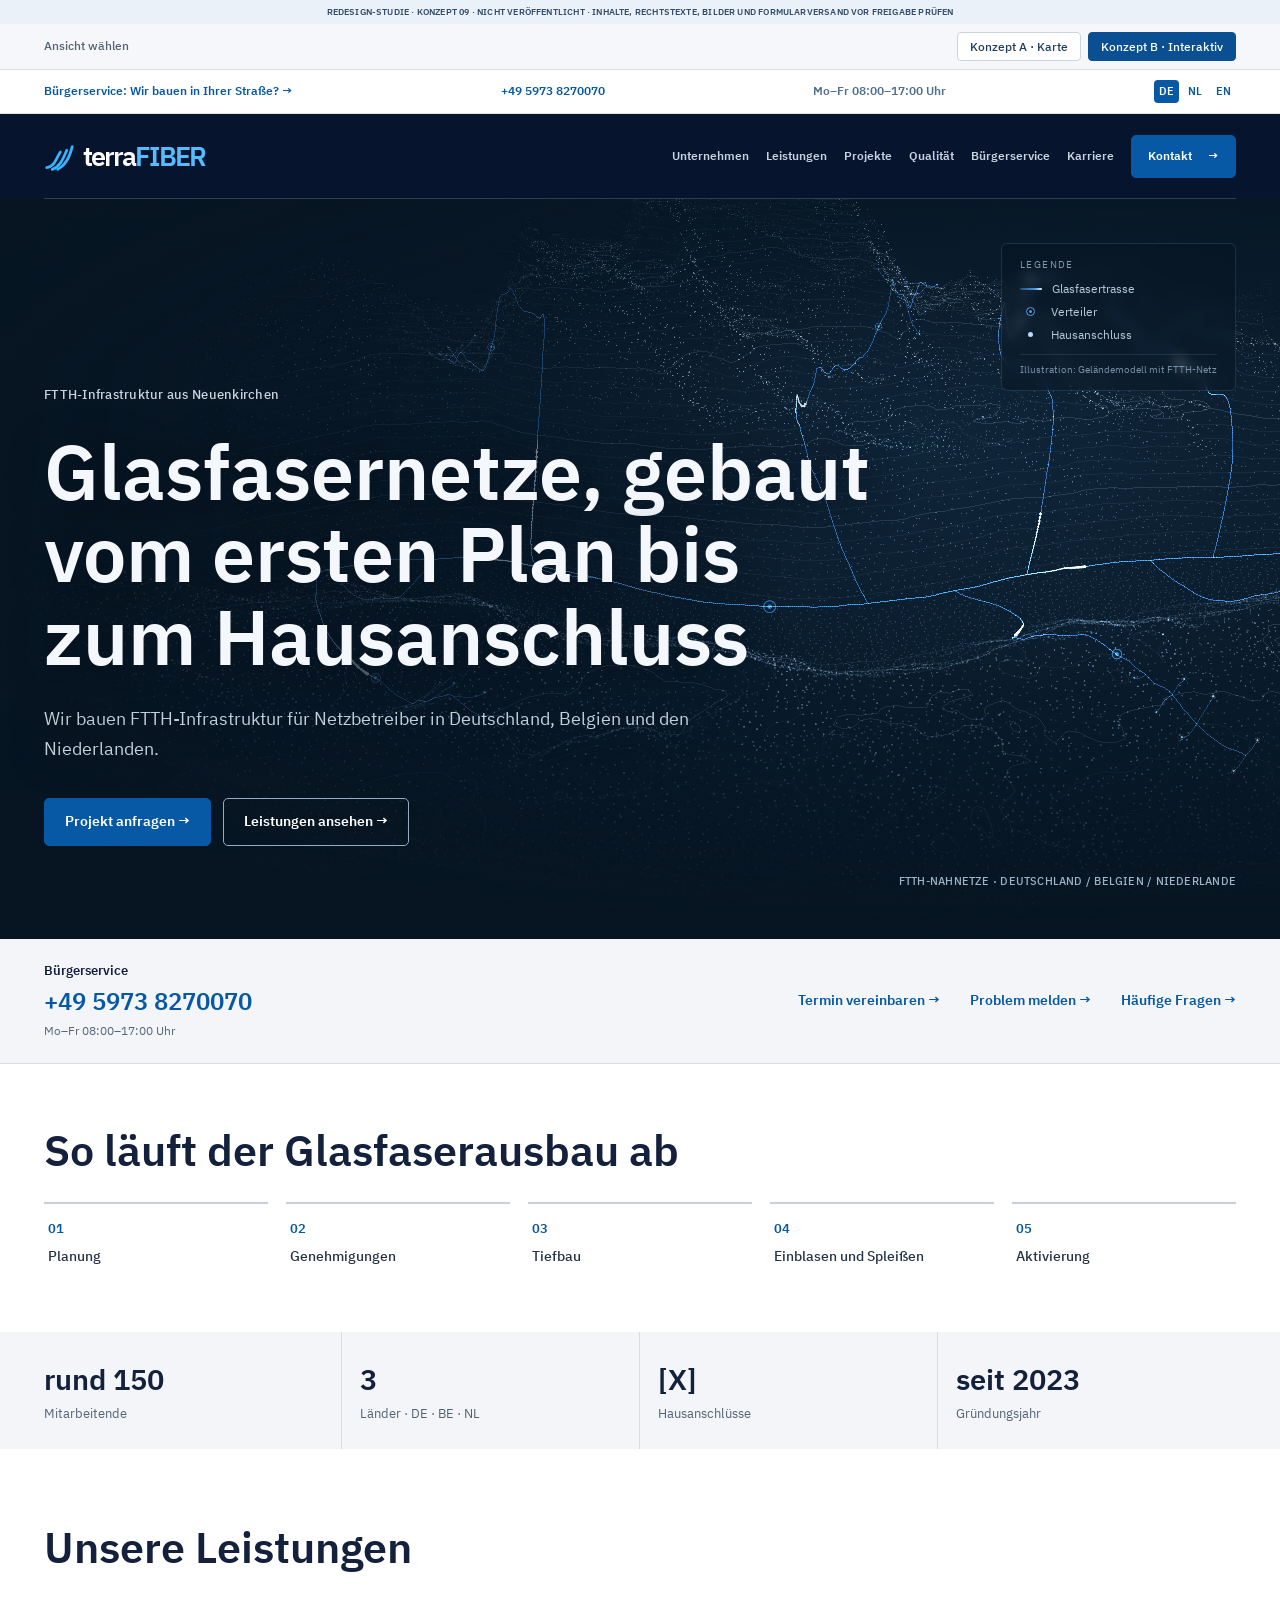
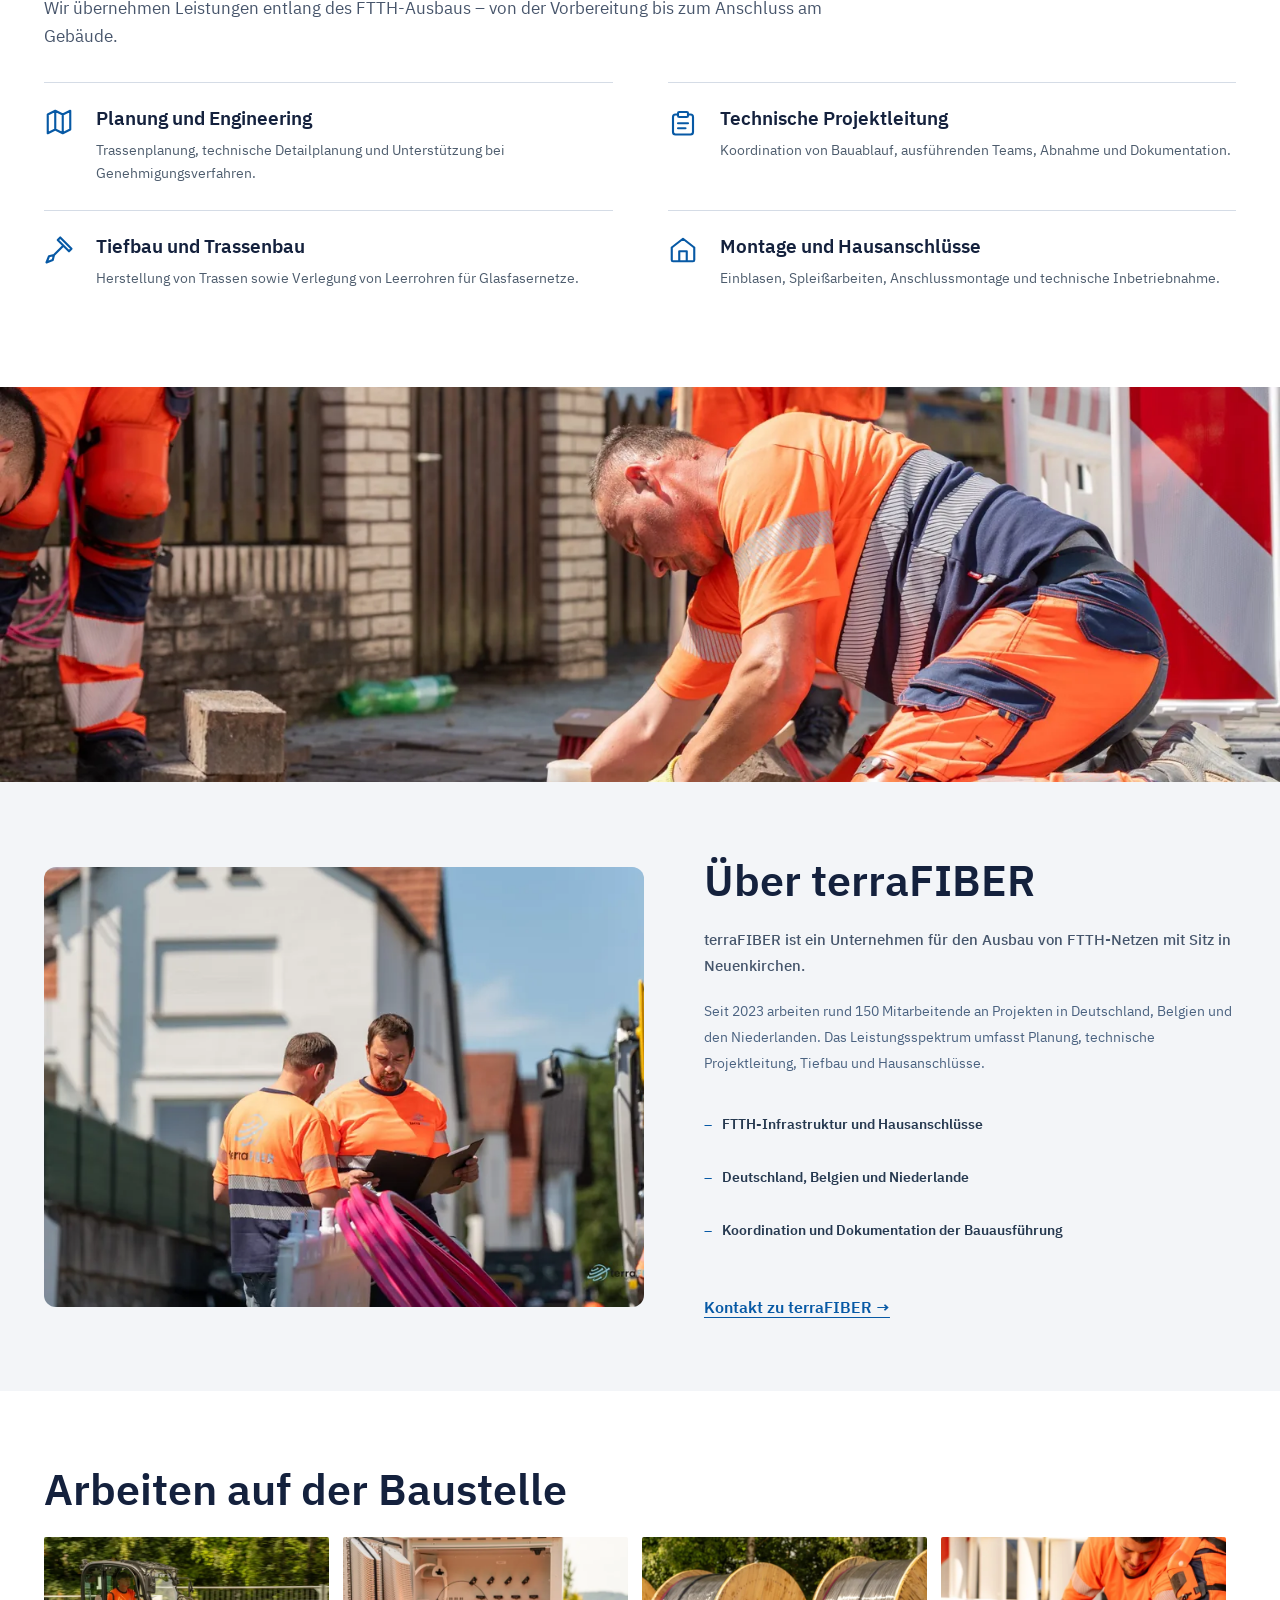
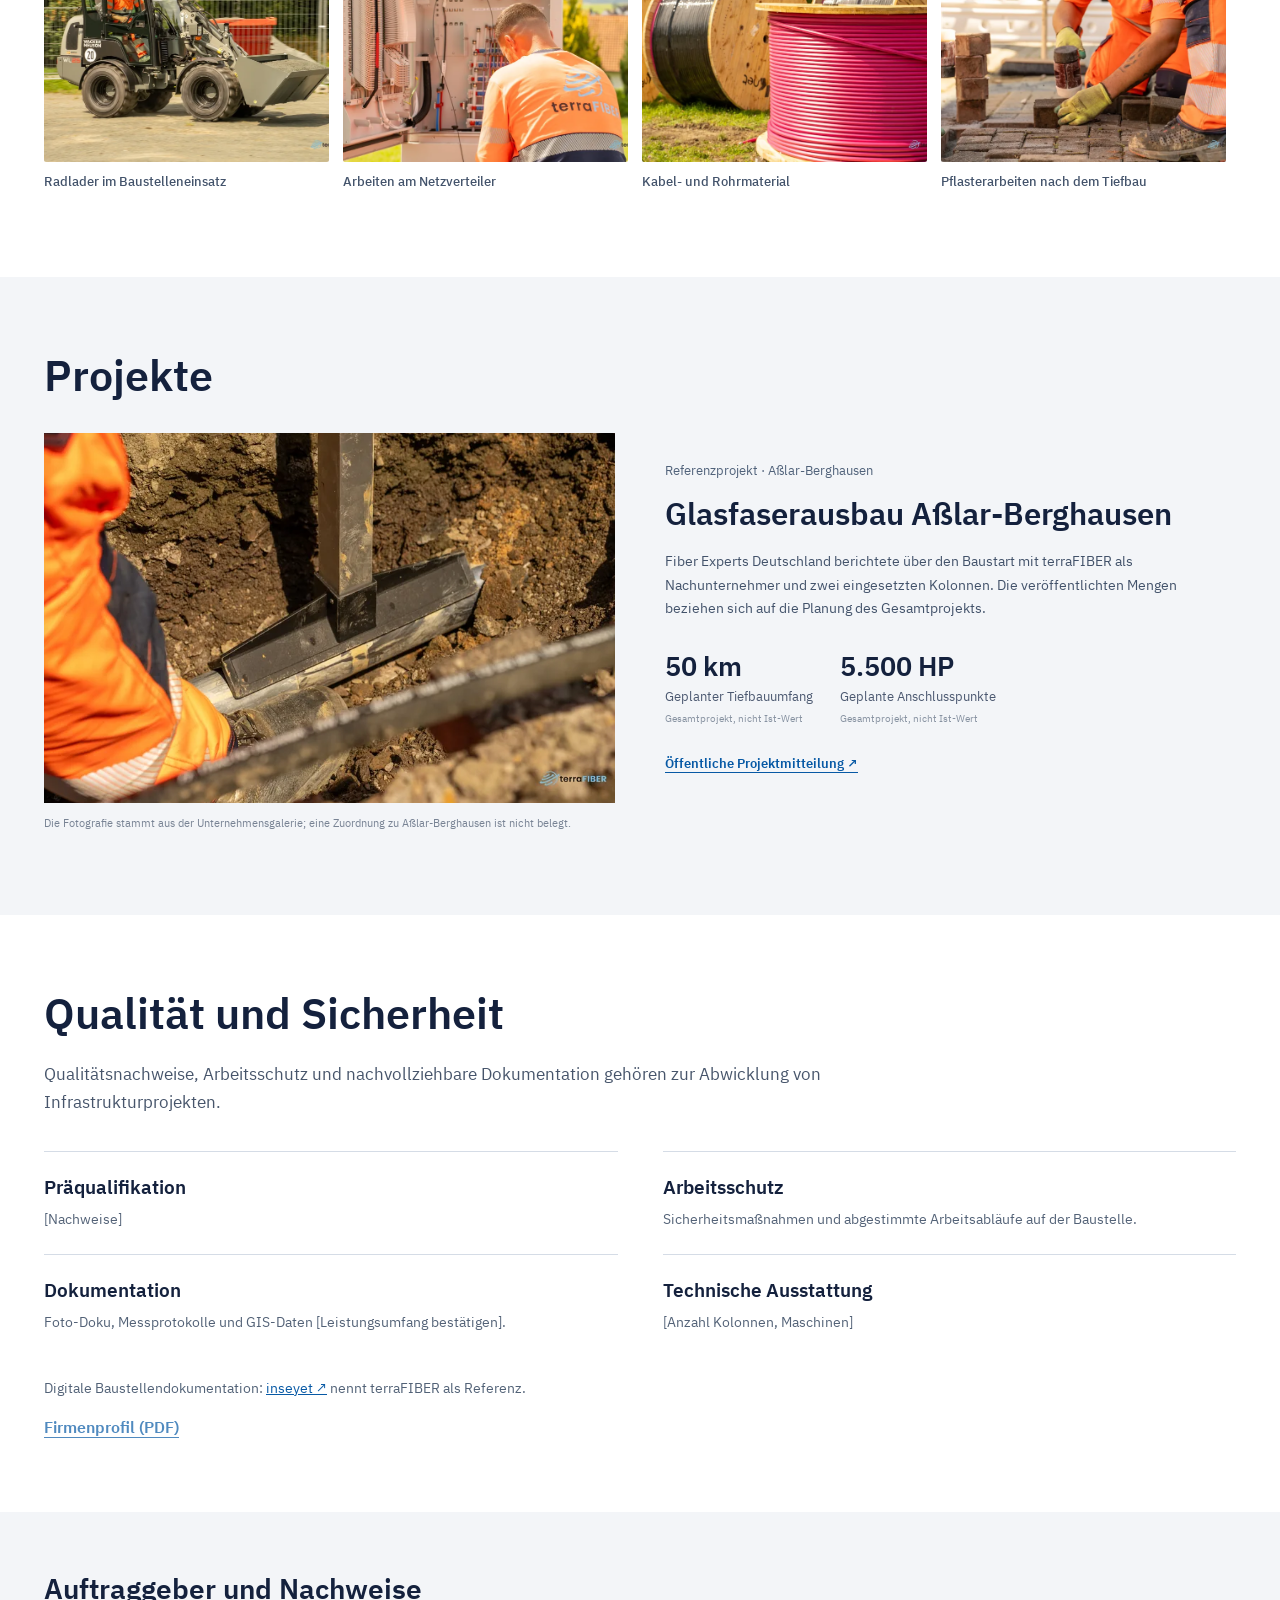
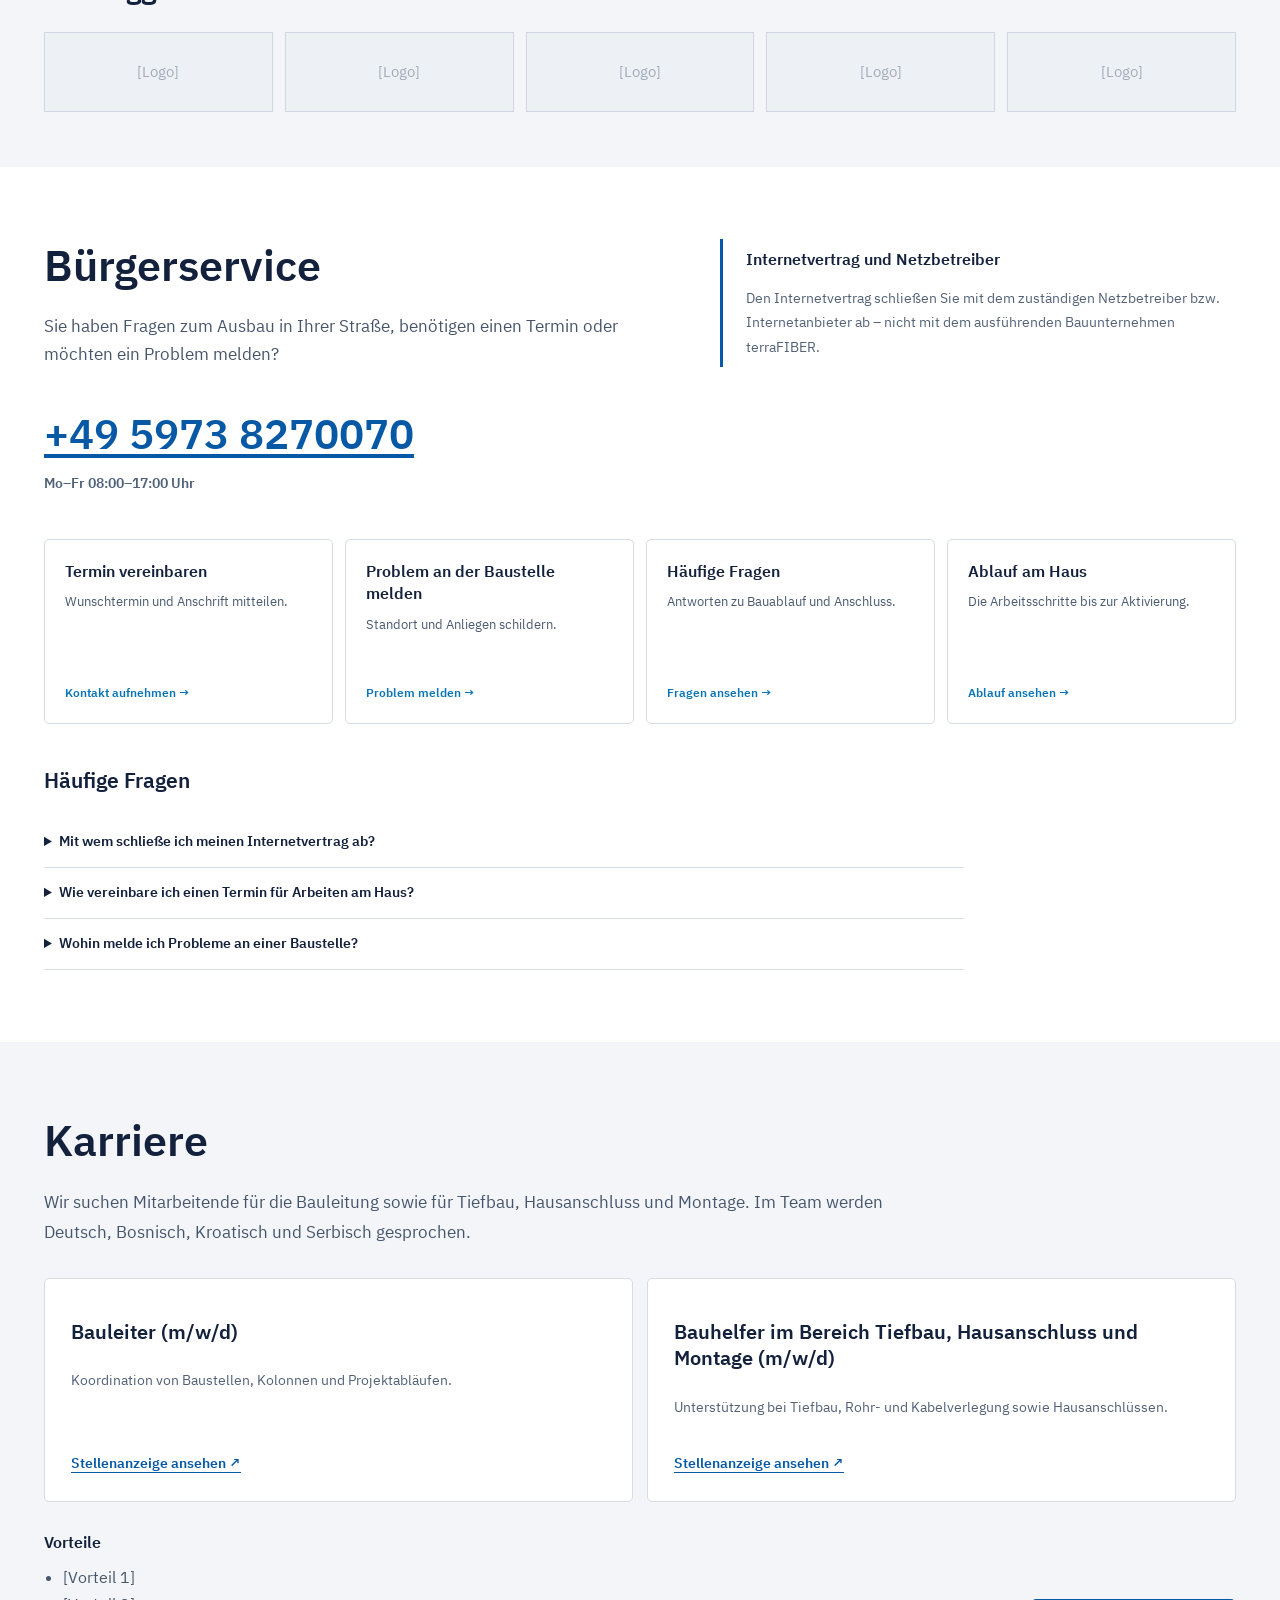
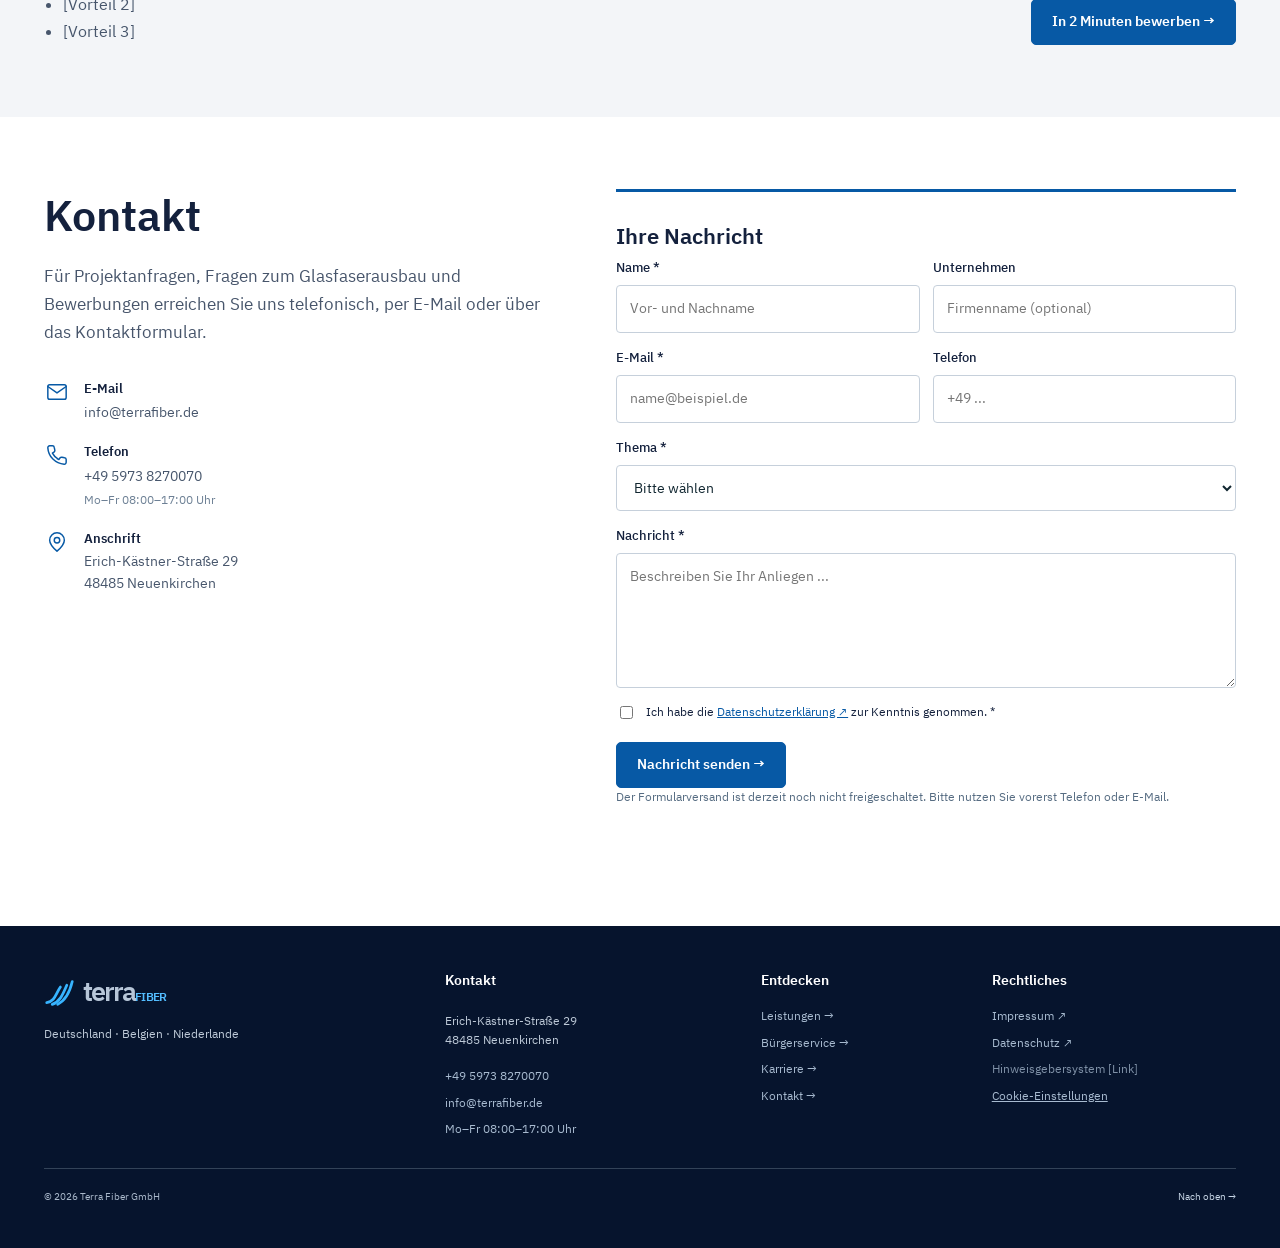
==== commit 89fd6416: "Konzept B: WebGL terrain model hero with FTTH network - Three.js r128 (MIT, vendored) point-cloud te" ====
--- a/concept-b/index.html
+++ b/concept-b/index.html
@@ -287,7 +287,7 @@
   </header>
 </div>
 <main>
-<section class="hero hero-immersive" aria-labelledby="hero-title"><canvas class="fiber-field" aria-hidden="true"></canvas><div class="fiber-field-shade" aria-hidden="true"></div><div class="wrap hero-inner">
+<section class="hero hero-immersive" aria-labelledby="hero-title"><canvas class="fiber-field" aria-hidden="true"></canvas><div class="fiber-field-shade" aria-hidden="true"></div><div class="terrain-legend" aria-hidden="true"><span class="tl-title">Legende</span><span class="tl-item"><i class="tl-route"></i>Glasfasertrasse</span><span class="tl-item"><i class="tl-cabinet"></i>Verteiler</span><span class="tl-item"><i class="tl-home"></i>Hausanschluss</span><span class="tl-caption">Illustration: Geländemodell mit FTTH-Netz</span></div><div class="wrap hero-inner">
   <div class="hero-content">
   <p class="hero-origin">FTTH-Infrastruktur aus Neuenkirchen</p>
   <h1 id="hero-title">Glasfasernetze, gebaut vom ersten Plan bis zum Hausanschluss</h1>
@@ -461,6 +461,7 @@
 })();
 </script>
 
+<script defer src="/assets/vendor/three.min.js"></script>
 <script defer src="/assets/concept-b.js"></script>
 </body>
 </html>
--- a/assets/concept-b.css
+++ b/assets/concept-b.css
@@ -7,10 +7,21 @@
 .concept-switcher .concept-options a{display:inline-flex;align-items:center;justify-content:center;border:1px solid #cad4e0;border-radius:4px;padding:6px 12px;text-decoration:none;font-size:12px;line-height:1.25;color:#1f3c5e;background:#fff;font-weight:500}
 .concept-switcher .concept-options a[aria-current="page"]{background:#0b4f93;color:#fff;border-color:#0b4f93}
 .concept-switcher .concept-options a:hover:not([aria-current="page"]){border-color:#0759a5;background:#ebf3fa}
-body .hero.hero-immersive{position:relative;isolation:isolate;overflow:hidden;background:#071522;min-height:calc(100svh - 160px)}
+body .hero.hero-immersive{position:relative;isolation:isolate;overflow:hidden;background:radial-gradient(90% 75% at 72% 34%,#10263a 0%,#0a1c2c 46%,#071522 100%);min-height:calc(100svh - 160px)}
 body .hero.hero-immersive:before,body .hero.hero-immersive:after{display:none!important}
-.hero-immersive .fiber-field{position:absolute;inset:0;width:100%;height:100%;display:block;pointer-events:none;z-index:0;opacity:.95}
-.hero-immersive .fiber-field-shade{position:absolute;inset:0;pointer-events:none;z-index:0;background:linear-gradient(90deg,rgba(4,13,27,.86) 0%,rgba(4,13,27,.61) 41%,rgba(4,13,27,.08) 100%)}
+.hero-immersive .fiber-field{position:absolute;inset:0;width:100%;height:100%;display:block;pointer-events:none;z-index:0;opacity:0;transition:opacity 1.6s cubic-bezier(.2,.7,.2,1)}
+.hero-immersive.is-ready .fiber-field{opacity:1}
+.hero-immersive .fiber-field-shade{position:absolute;inset:0;pointer-events:none;z-index:0;background:linear-gradient(to top,#071522 0%,rgba(7,21,34,.55) 16%,rgba(7,21,34,0) 38%),linear-gradient(98deg,rgba(7,21,34,.88) 0%,rgba(7,21,34,.62) 34%,rgba(7,21,34,.12) 62%,rgba(7,21,34,0) 80%),linear-gradient(to bottom,rgba(7,21,34,.55) 0%,rgba(7,21,34,0) 22%)}
+.hero-immersive h1,.hero-immersive .hero-desc{text-shadow:0 2px 36px rgba(7,21,34,.75)}
+.hero-immersive .terrain-legend{position:absolute;z-index:1;right:max(24px,calc((100vw - 1192px)/2));top:44px;display:grid;gap:9px;padding:15px 18px 14px;border:1px solid rgba(144,180,212,.16);border-radius:6px;background:rgba(7,21,34,.46);backdrop-filter:blur(6px);-webkit-backdrop-filter:blur(6px);color:#b8c8d6;font-size:11.5px;line-height:1.2;pointer-events:none;opacity:0;transform:translateY(6px);transition:opacity 1s .9s,transform 1s .9s}
+.hero-immersive.is-ready .terrain-legend{opacity:1;transform:none}
+.hero-immersive .tl-title{font-size:10px;letter-spacing:.14em;text-transform:uppercase;color:#7f9ab1;margin-bottom:2px}
+.hero-immersive .tl-item{display:flex;align-items:center;gap:10px}
+.hero-immersive .tl-item i{display:inline-block;flex:none}
+.hero-immersive .tl-route{width:22px;height:2px;border-radius:2px;background:linear-gradient(90deg,rgba(74,155,234,.35),#4a9bea 70%,#e6f2ff)}
+.hero-immersive .tl-cabinet{width:9px;height:9px;margin:0 6px;border-radius:50%;border:1.5px solid #4a9bea;box-shadow:inset 0 0 0 2px rgba(7,21,34,1),inset 0 0 0 4px #4a9bea}
+.hero-immersive .tl-home{width:5px;height:5px;margin:0 8px;border-radius:50%;background:#bcdcfa}
+.hero-immersive .tl-caption{margin-top:4px;padding-top:9px;border-top:1px solid rgba(144,180,212,.14);font-size:10px;color:#7590a7}
 body .hero.hero-immersive .hero-inner{position:relative;z-index:1;display:flex;flex-direction:column;justify-content:flex-end;align-items:flex-start;min-height:clamp(600px,calc(100svh - 160px),860px);padding:104px 0 93px;gap:0;pointer-events:none}
 .hero-immersive .hero-content{max-width:930px;pointer-events:auto}
 .hero-immersive .hero-origin{font-size:13px!important;letter-spacing:.02em!important;text-transform:none!important;color:#cad5df!important;margin:0 0 25px!important}
@@ -27,21 +38,24 @@
 @media(max-width:760px){
  .concept-switcher .concept-label{font-size:11px}
  body .hero.hero-immersive{min-height:660px}
- body .hero.hero-immersive .hero-inner{min-height:660px;justify-content:center;padding:105px 0 86px}
+ body .hero.hero-immersive .hero-inner{min-height:660px;justify-content:flex-end;padding:230px 0 64px}
  body .hero.hero-immersive h1{font-size:clamp(38px,7vw,56px)!important}
- .hero-immersive .fiber-field-shade{background:linear-gradient(90deg,rgba(4,13,27,.78) 0%,rgba(4,13,27,.48) 100%)}
+ .hero-immersive .fiber-field-shade{background:linear-gradient(to bottom,rgba(7,21,34,.35) 0%,rgba(7,21,34,0) 14%,rgba(7,21,34,0) 34%,rgba(7,21,34,.72) 58%,rgba(7,21,34,.9) 100%)}
  .hero-immersive .hero-note{right:0;bottom:30px}
 }
 @media(max-width:540px){
  .concept-switcher .concept-switcher-inner{min-height:50px;gap:9px}
  .concept-switcher .concept-options a{padding:7px 8px;font-size:11px}
  .concept-switcher .concept-label{font-size:10px}
- body .hero.hero-immersive{min-height:670px}
- body .hero.hero-immersive .hero-inner{min-height:670px;padding:94px 0 85px}
+ body .hero.hero-immersive{min-height:720px}
+ body .hero.hero-immersive .hero-inner{min-height:720px;padding:250px 0 56px}
  body .hero.hero-immersive h1{font-size:clamp(35px,9vw,44px)!important;line-height:1.12!important}
  .hero-immersive .hero-desc{font-size:15px!important}
  .hero-immersive .hero-actions{flex-direction:column;align-items:stretch;width:100%}
  .hero-immersive .hero-actions .btn{width:100%}
  .hero-immersive .hero-note{font-size:9px}
 }
-@media(prefers-reduced-motion:reduce){.hero-immersive .fiber-field{opacity:.88}}
+@media(max-width:1050px){.hero-immersive .terrain-legend{top:28px}}
+@media(max-width:760px){.hero-immersive .terrain-legend{display:none}}
+.hero-immersive.is-static .terrain-legend{display:none}
+@media(prefers-reduced-motion:reduce){.hero-immersive .fiber-field,.hero-immersive .terrain-legend{transition:none}}
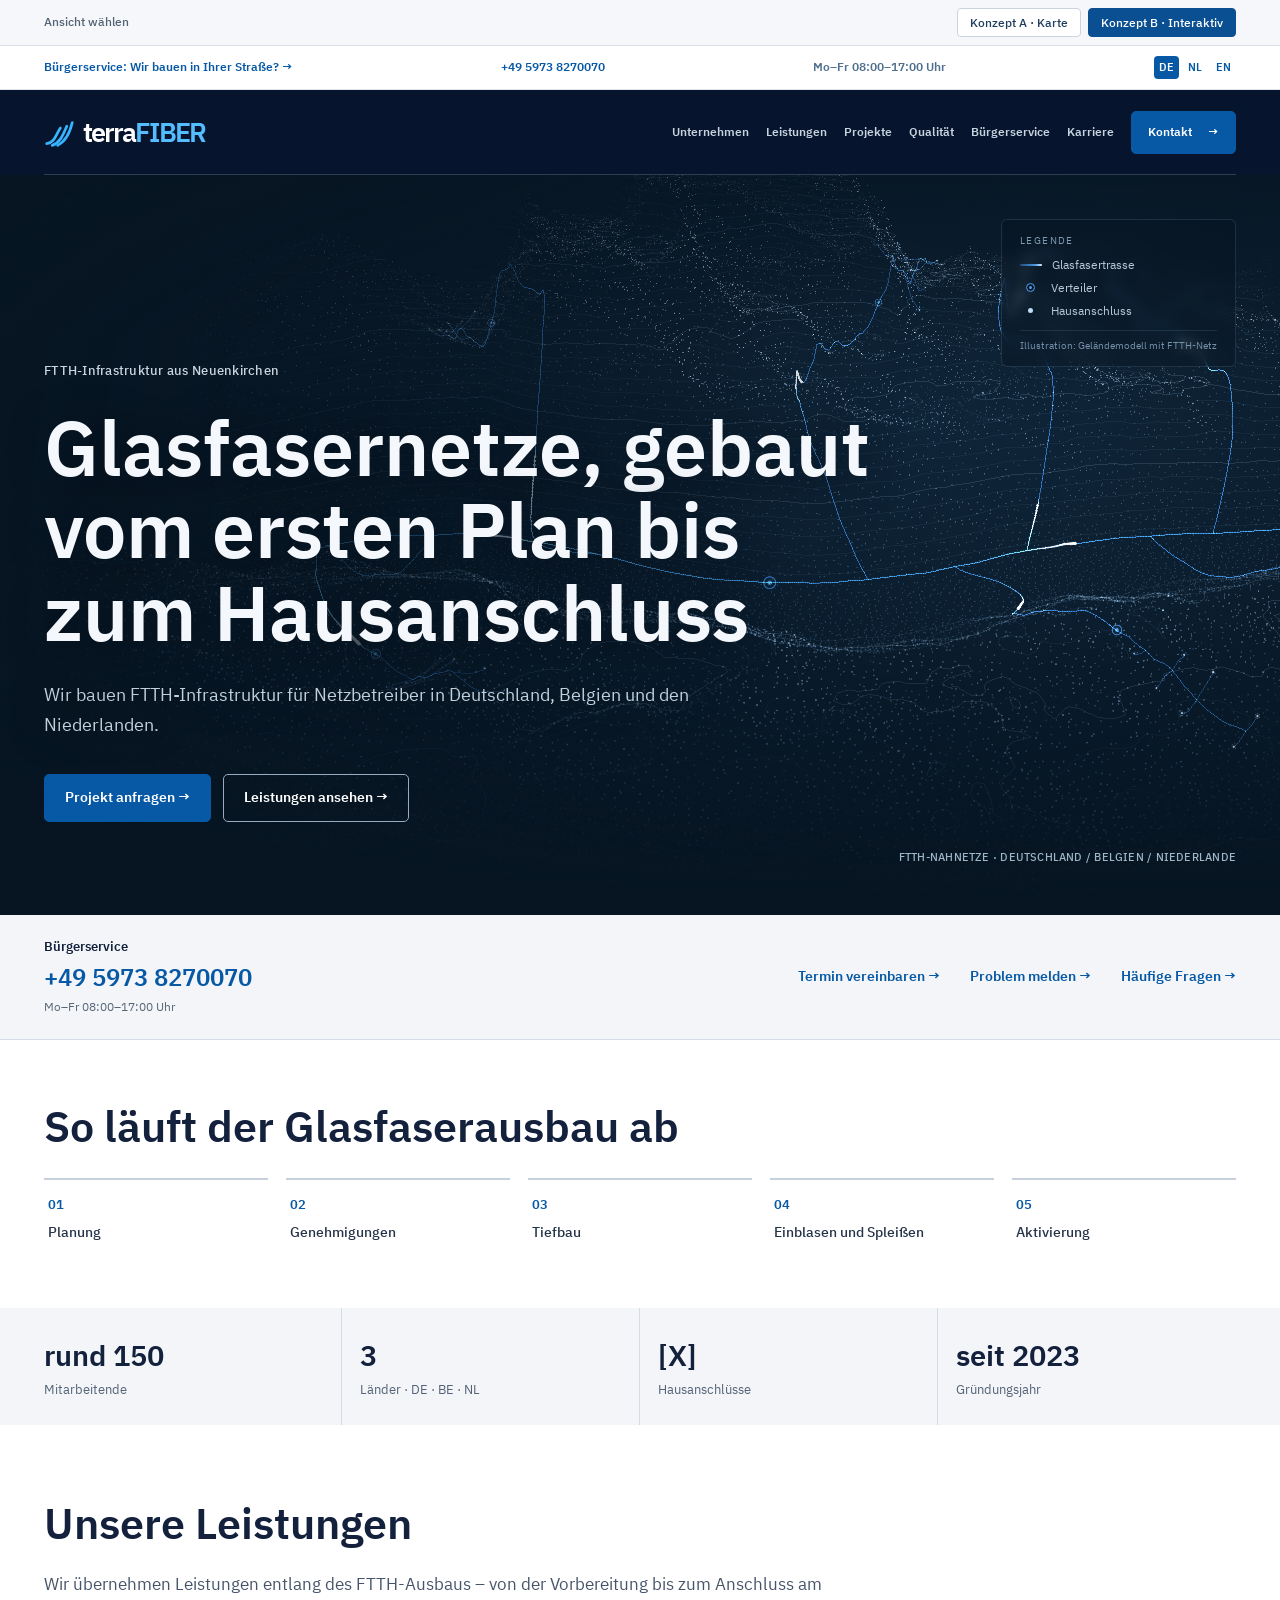
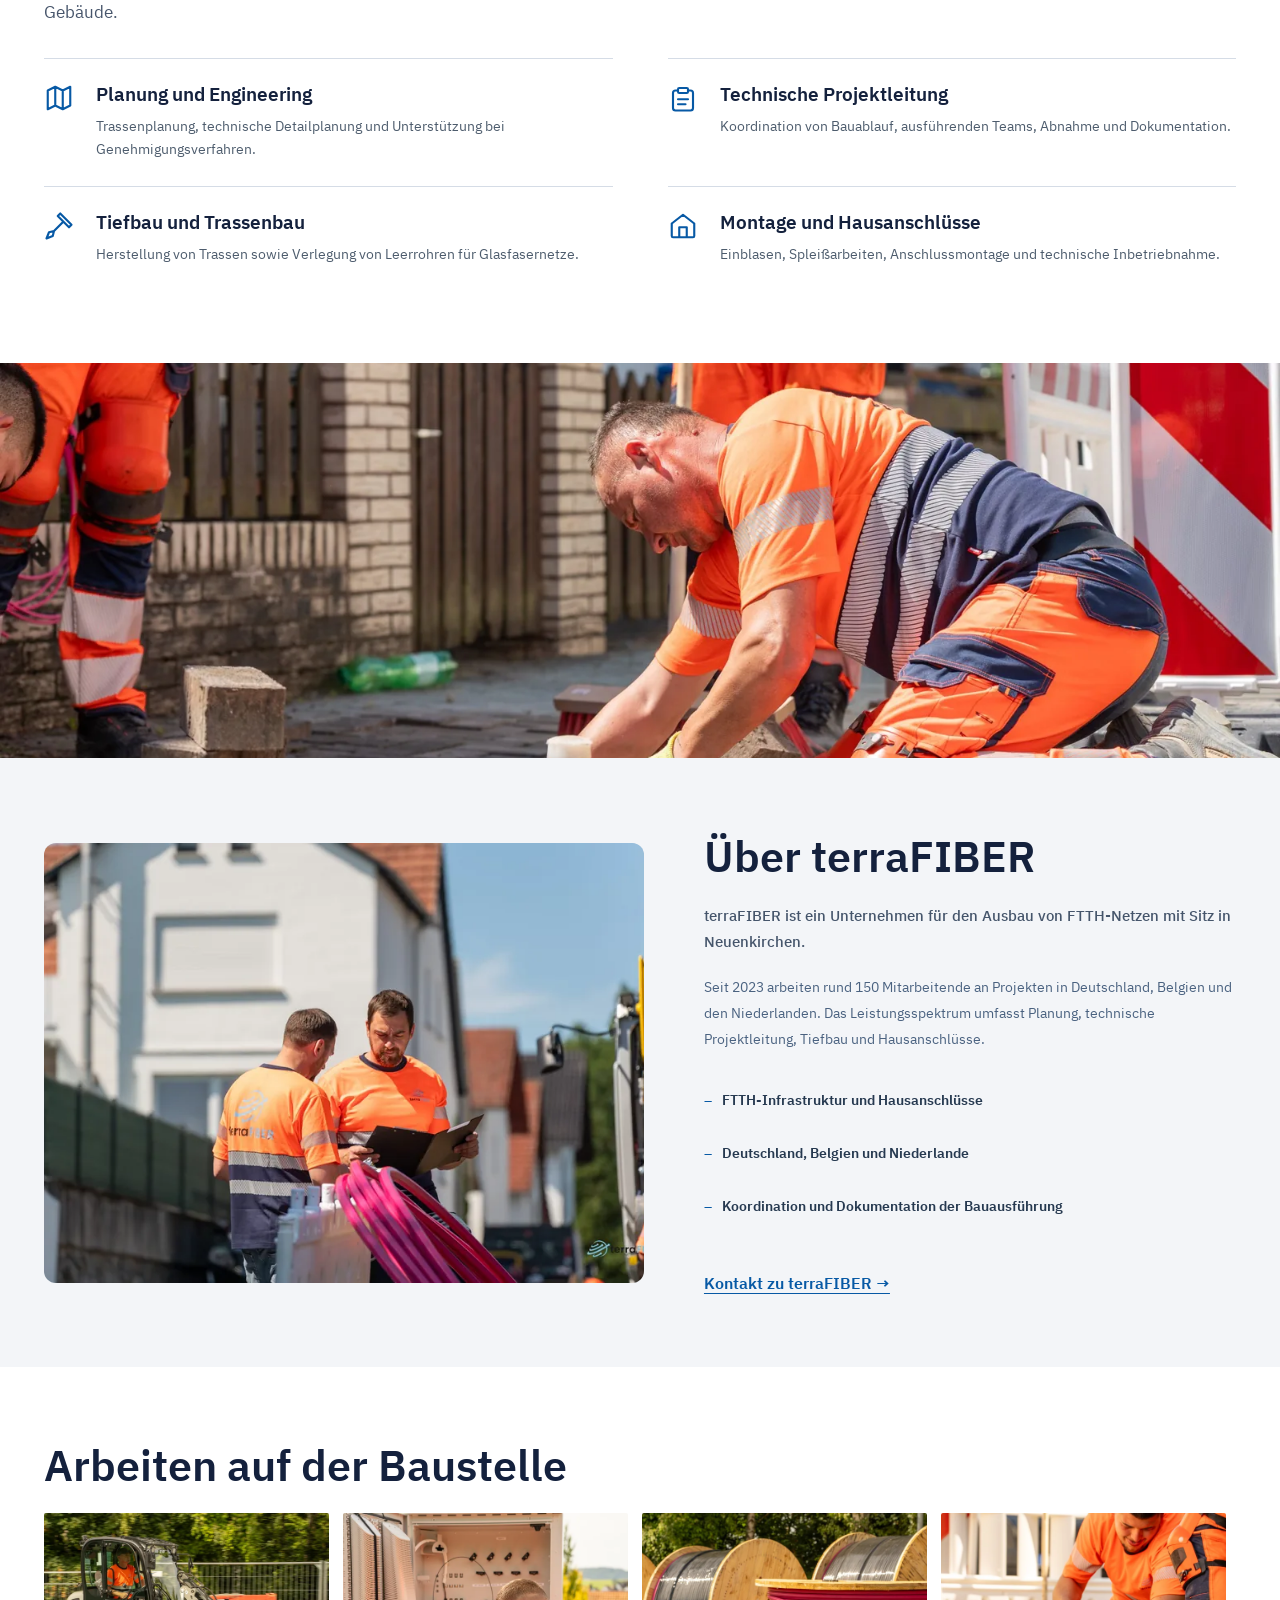
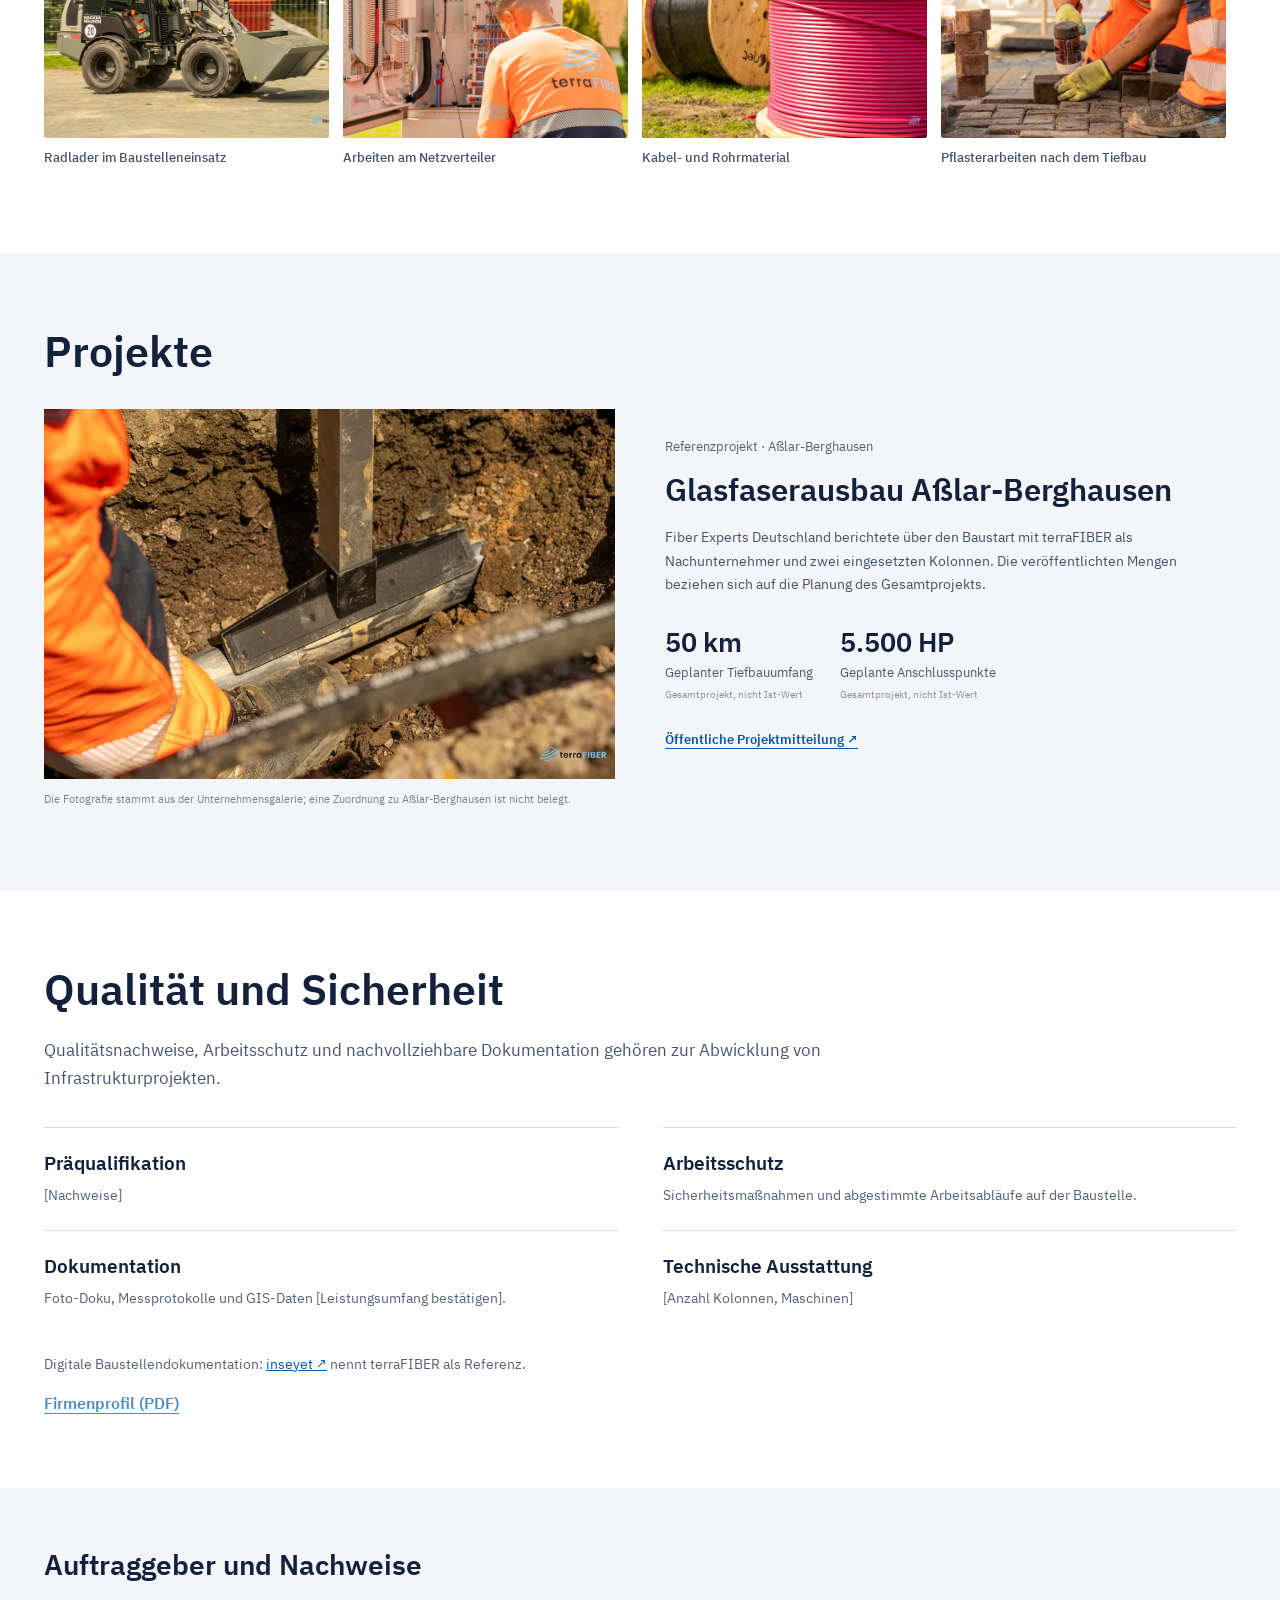
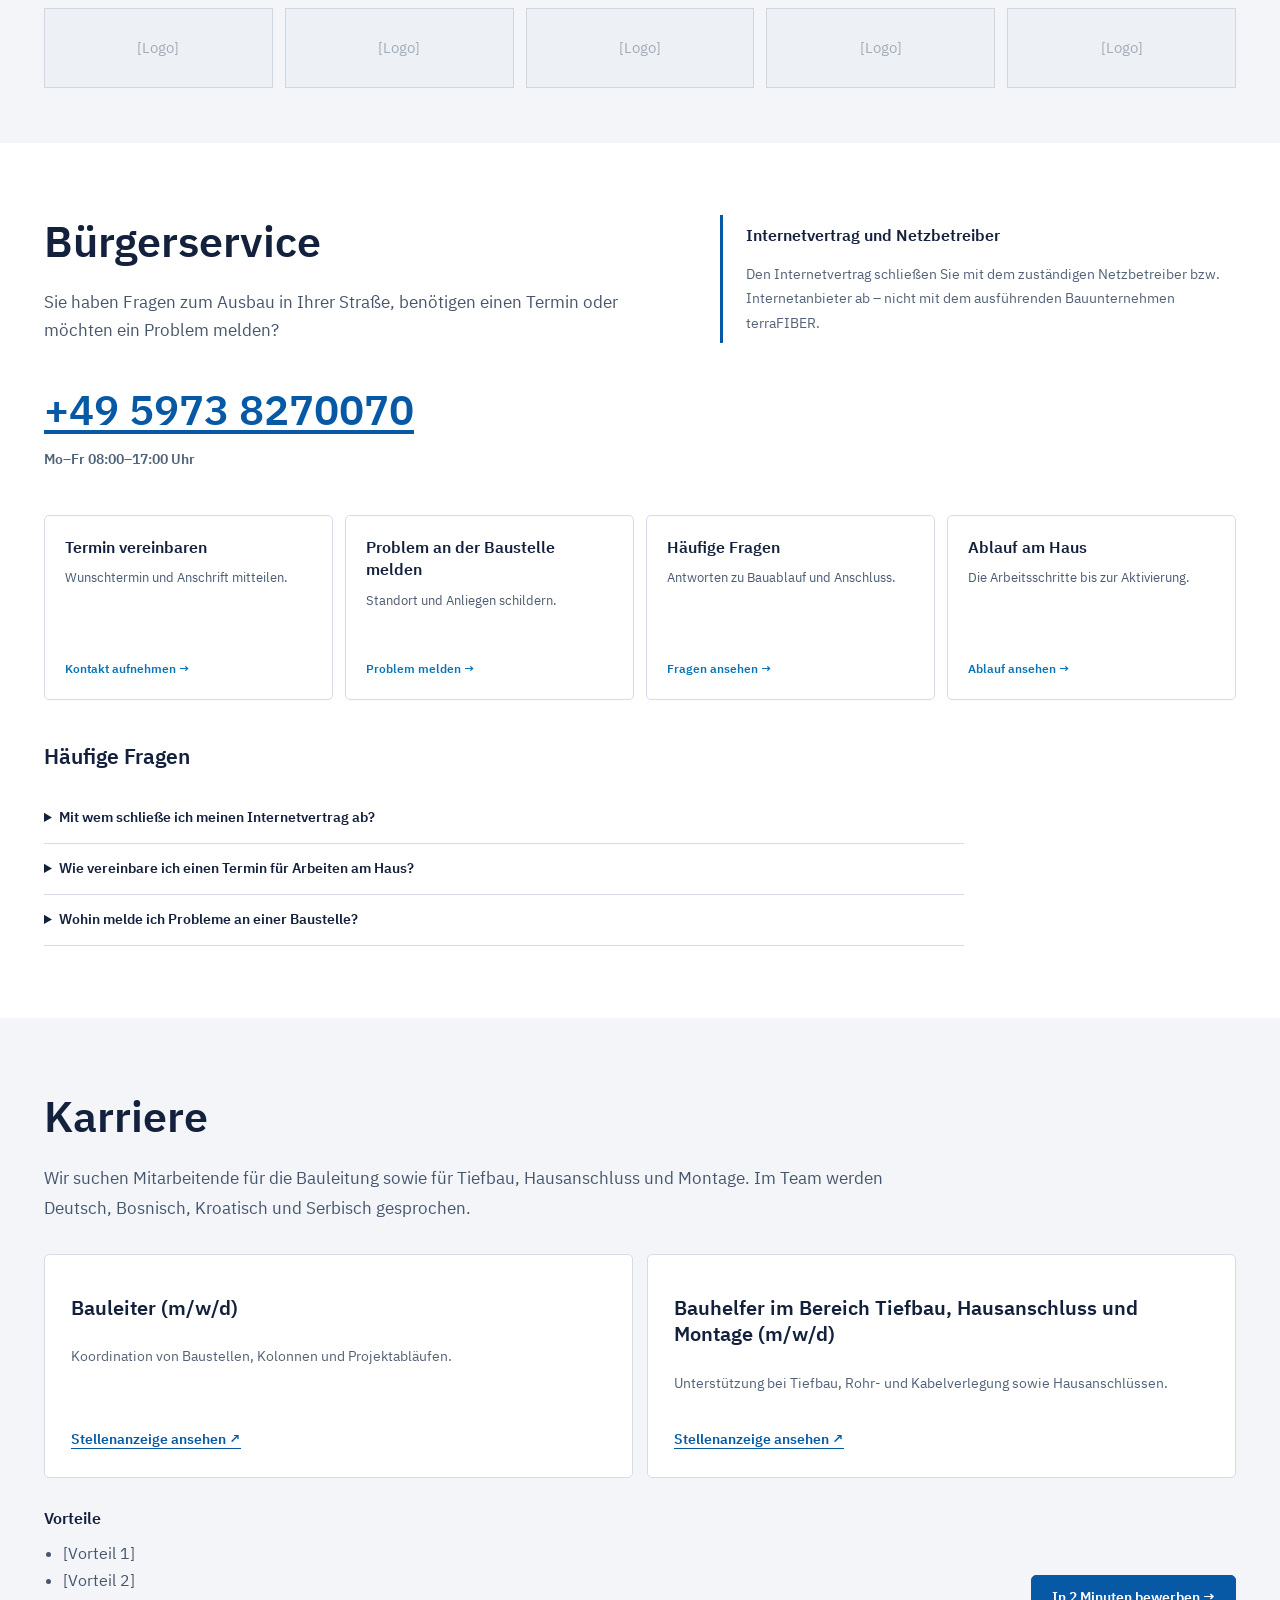
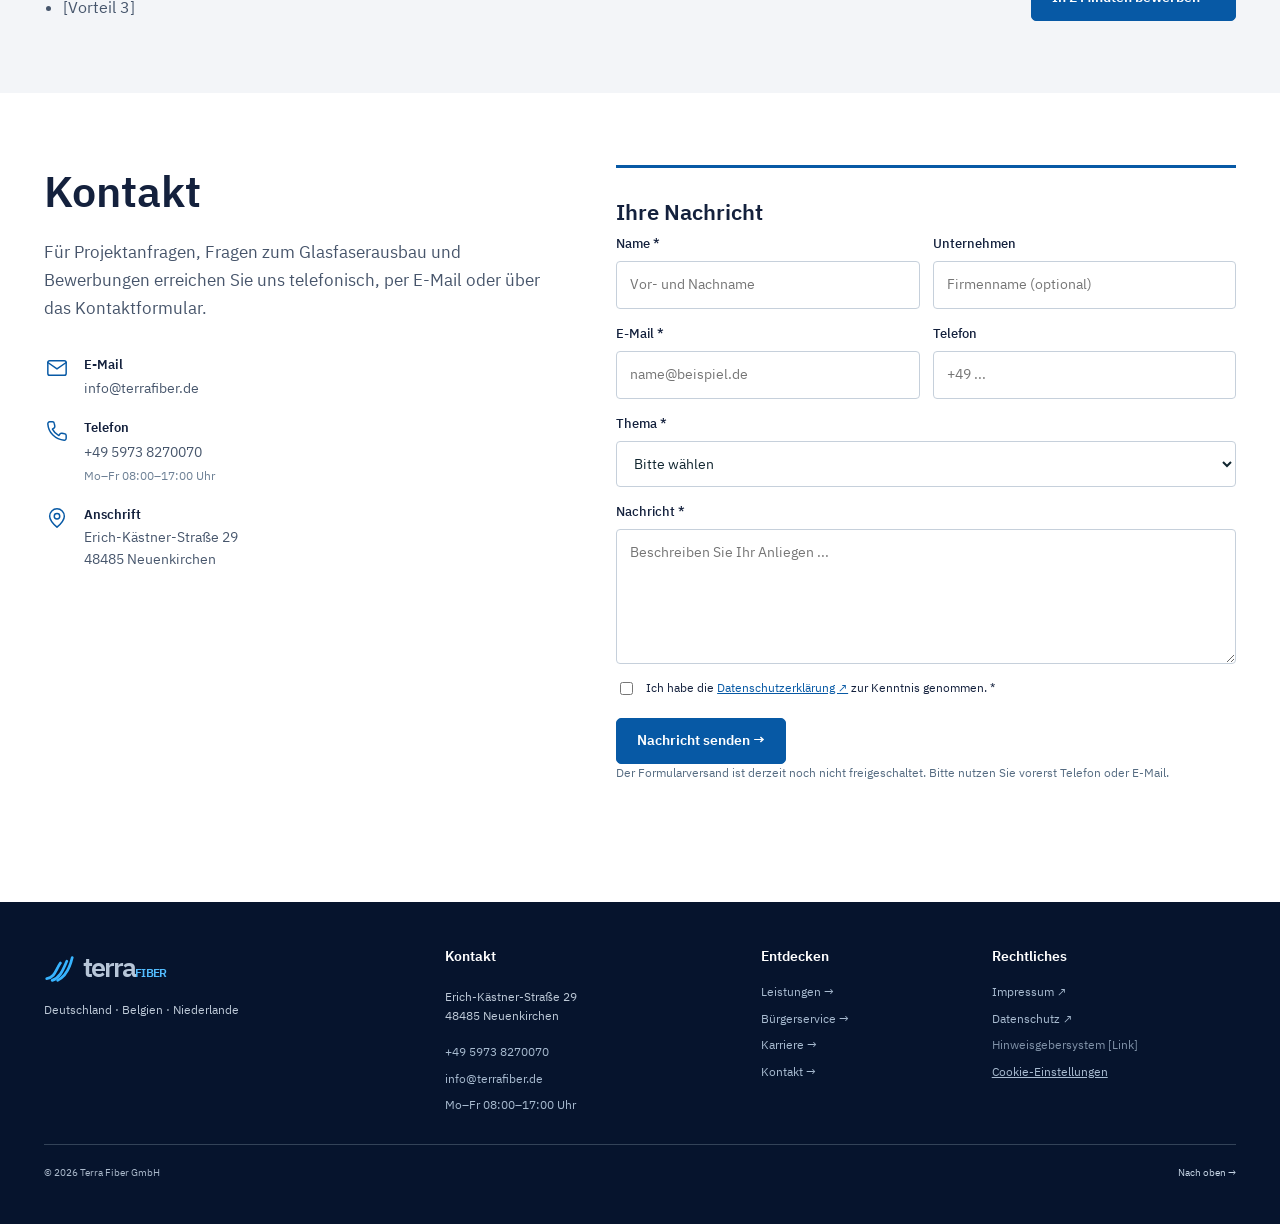
==== commit 2876929b: "Add terraFIBER favicon and app icons SVG favicon from the fiber logo mark, ICO fallback, Apple touch" ====
--- a/concept-b/index.html
+++ b/concept-b/index.html
@@ -6,6 +6,10 @@
 <meta name="robots" content="noindex,nofollow,noarchive">
 <meta name="terra-preview-build" content="v9b-immersive-2026-10-11">
 <meta name="theme-color" content="#061329">
+<link rel="icon" href="/favicon.ico" sizes="48x48">
+<link rel="icon" href="/favicon.svg" type="image/svg+xml">
+<link rel="apple-touch-icon" href="/apple-touch-icon.png">
+<link rel="manifest" href="/site.webmanifest">
 <meta name="description" content="Konzeptvorschau: terraFIBER – Planung, Tiefbau, technische Projektleitung und Installation von Glasfaserinfrastruktur.">
 <title>terraFIBER — Redesign-Studie · Konzept B</title>
 <link rel="alternate" hreflang="de" href="https://terrafiber.pages.dev/concept-b/">
--- a/assets/v9.css
+++ b/assets/v9.css
@@ -230,3 +230,6 @@
 .gallery-strip-item img{height:225px;object-position:center}
 @media(max-width:760px){.site-photo-band{height:260px}.gallery-strip-item img{height:210px}}
 @media(max-width:540px){.site-photo-band{height:220px}.gallery-strip-item img{height:215px}}
+
+/* Redesign-Hinweisleiste ausgeblendet (11.10.2026). Markup bleibt; noindex bleibt aktiv. */
+.preview-bar{display:none!important}
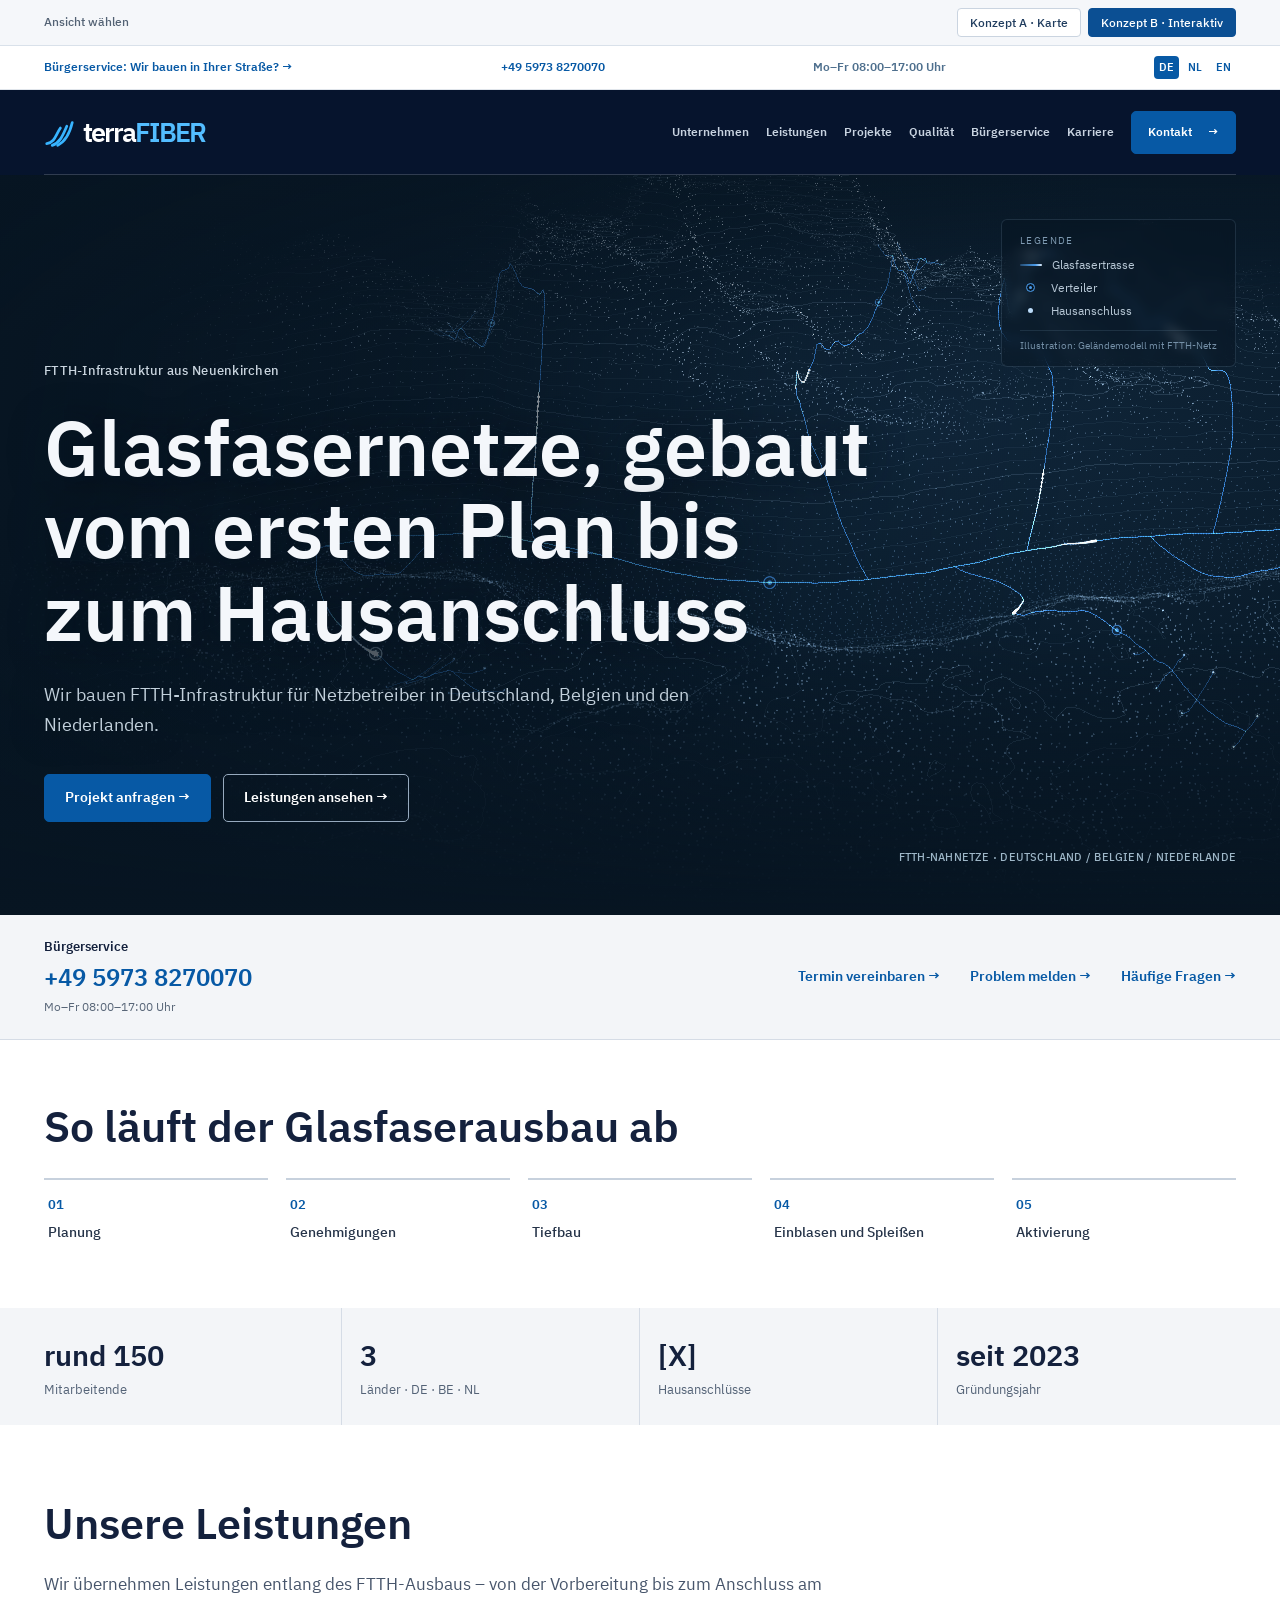
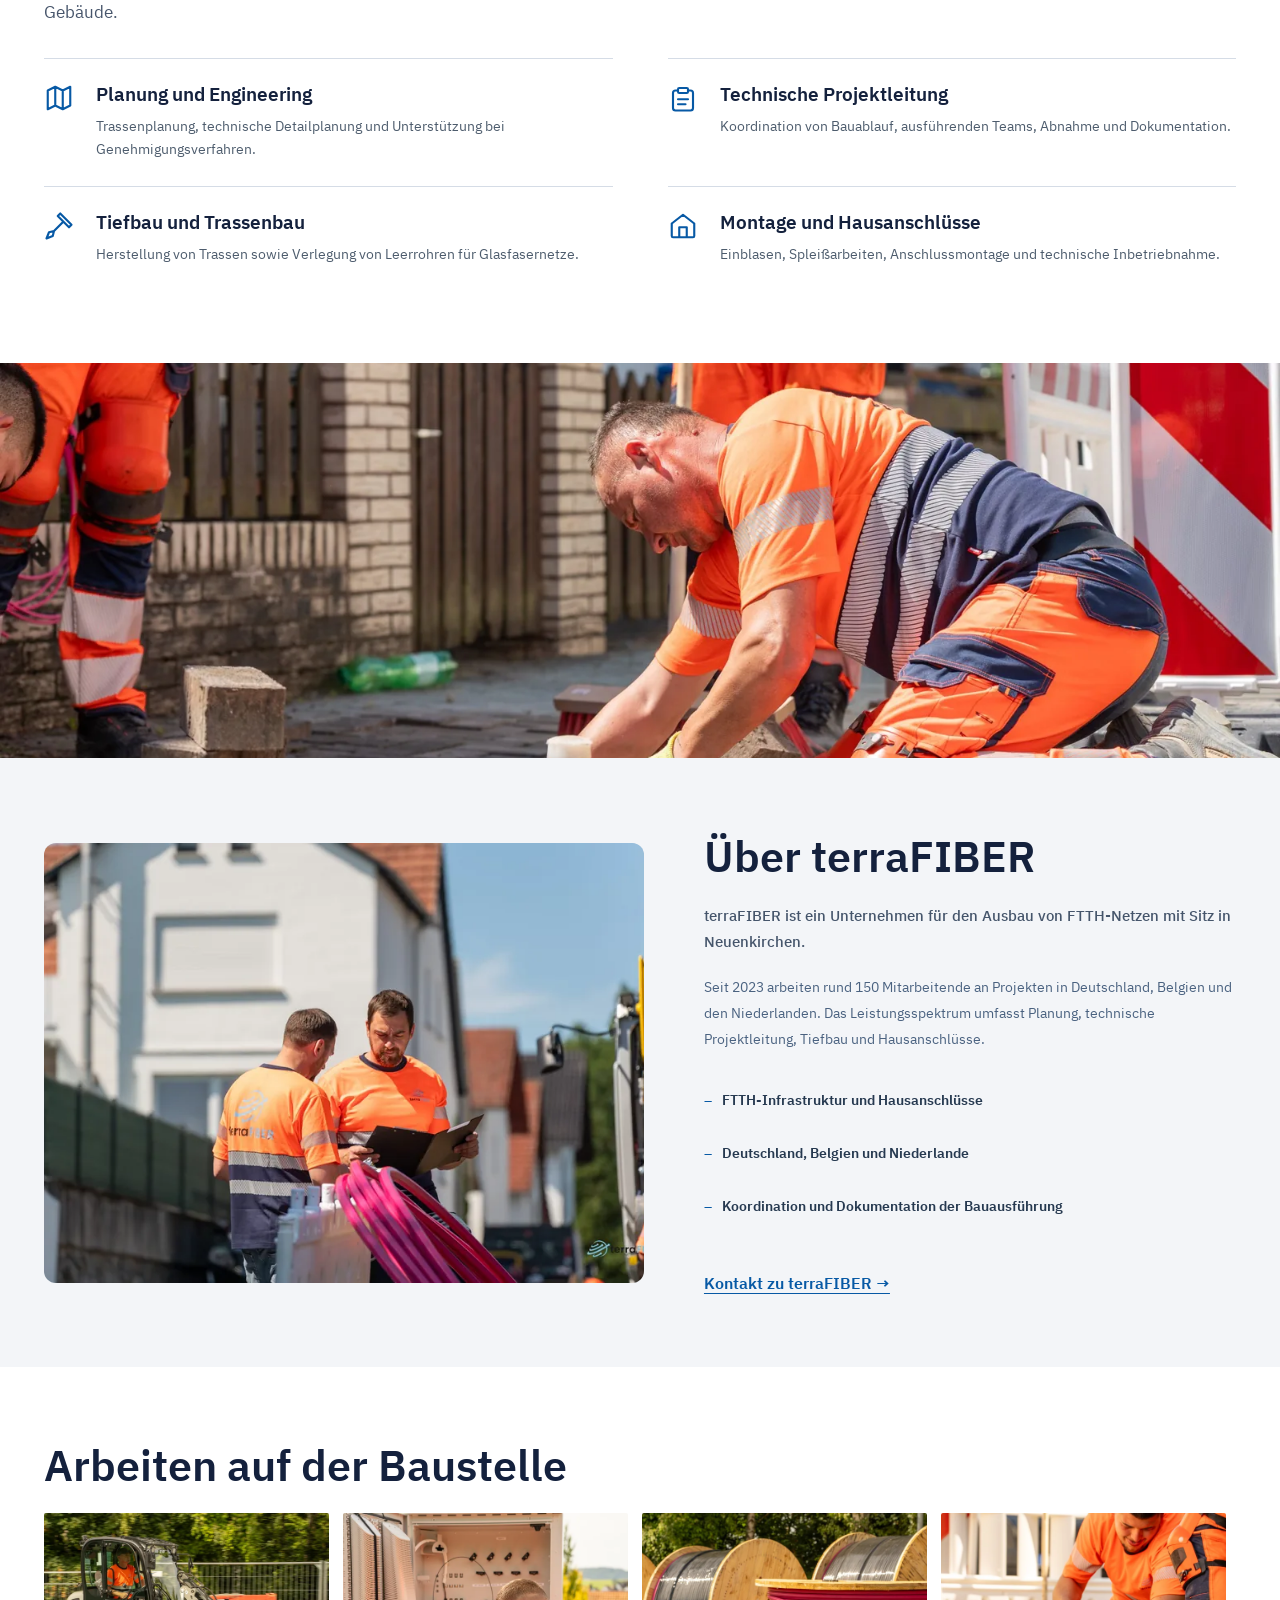
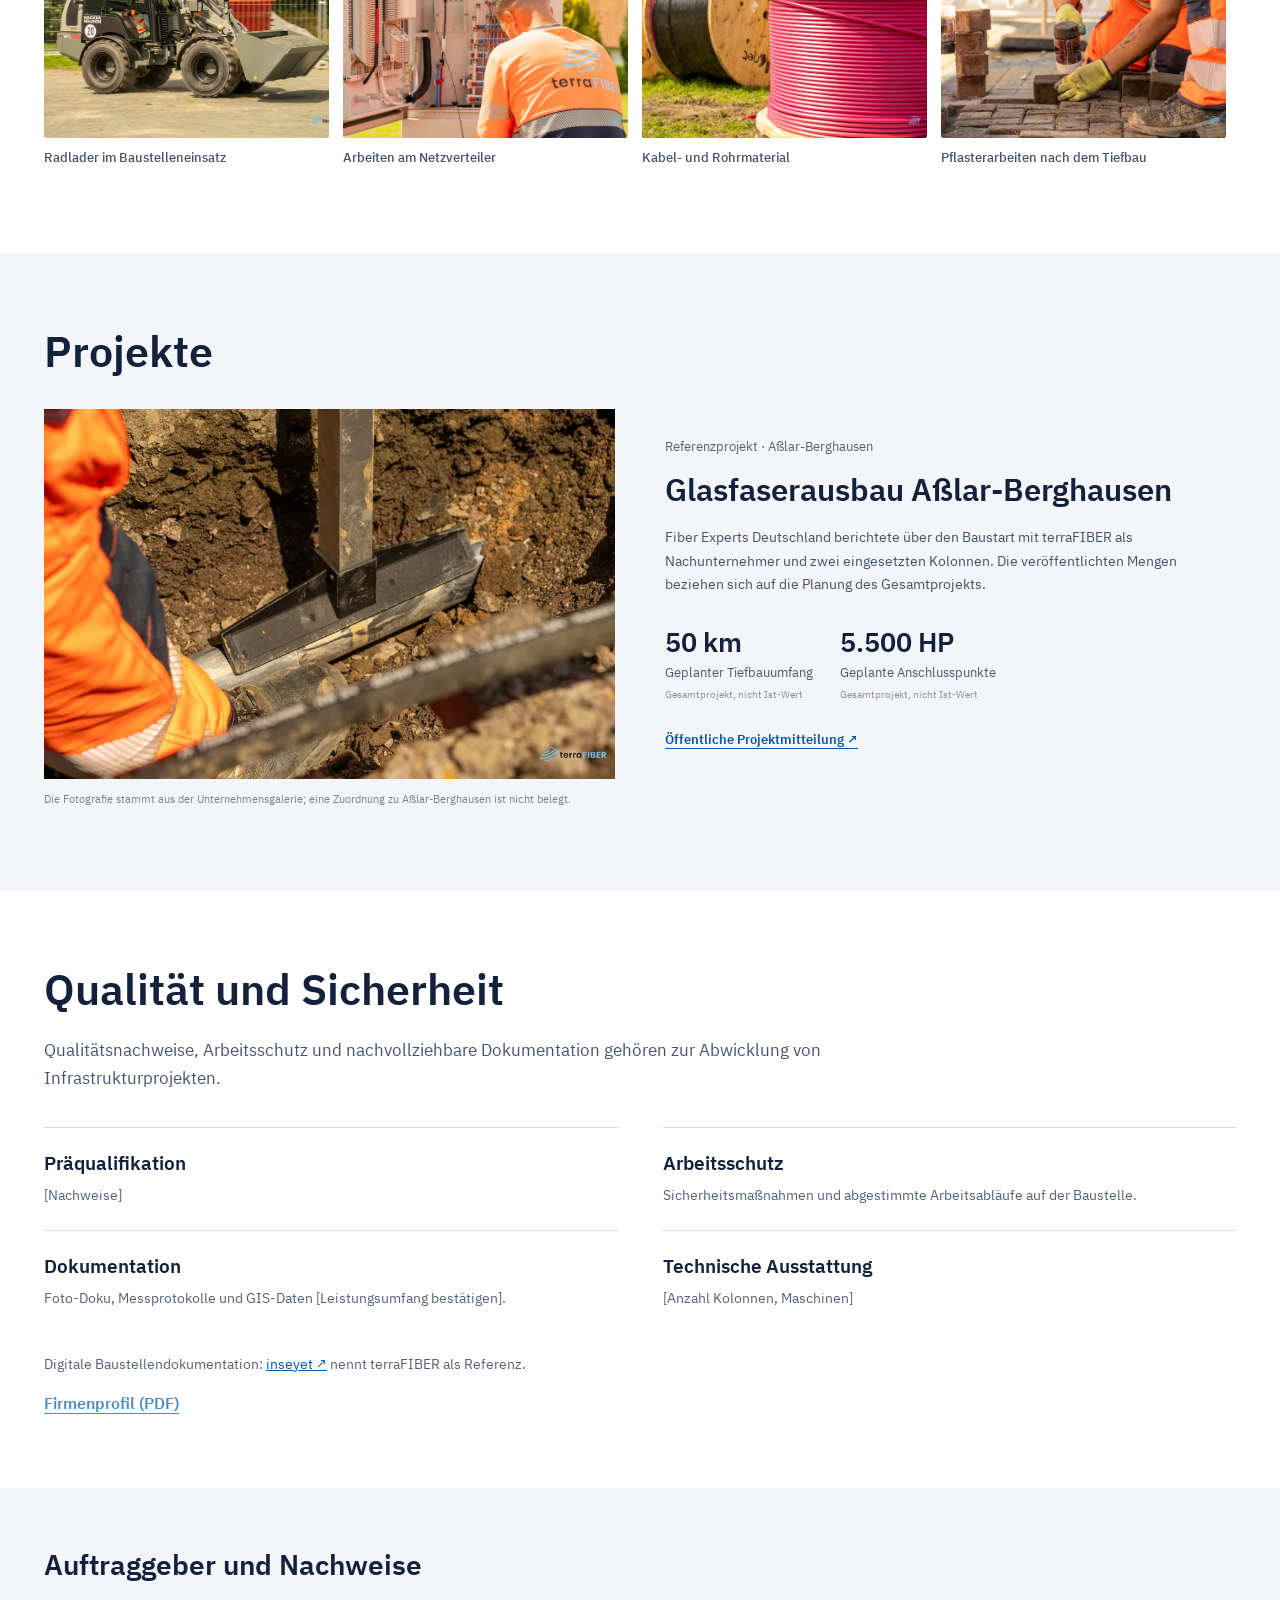
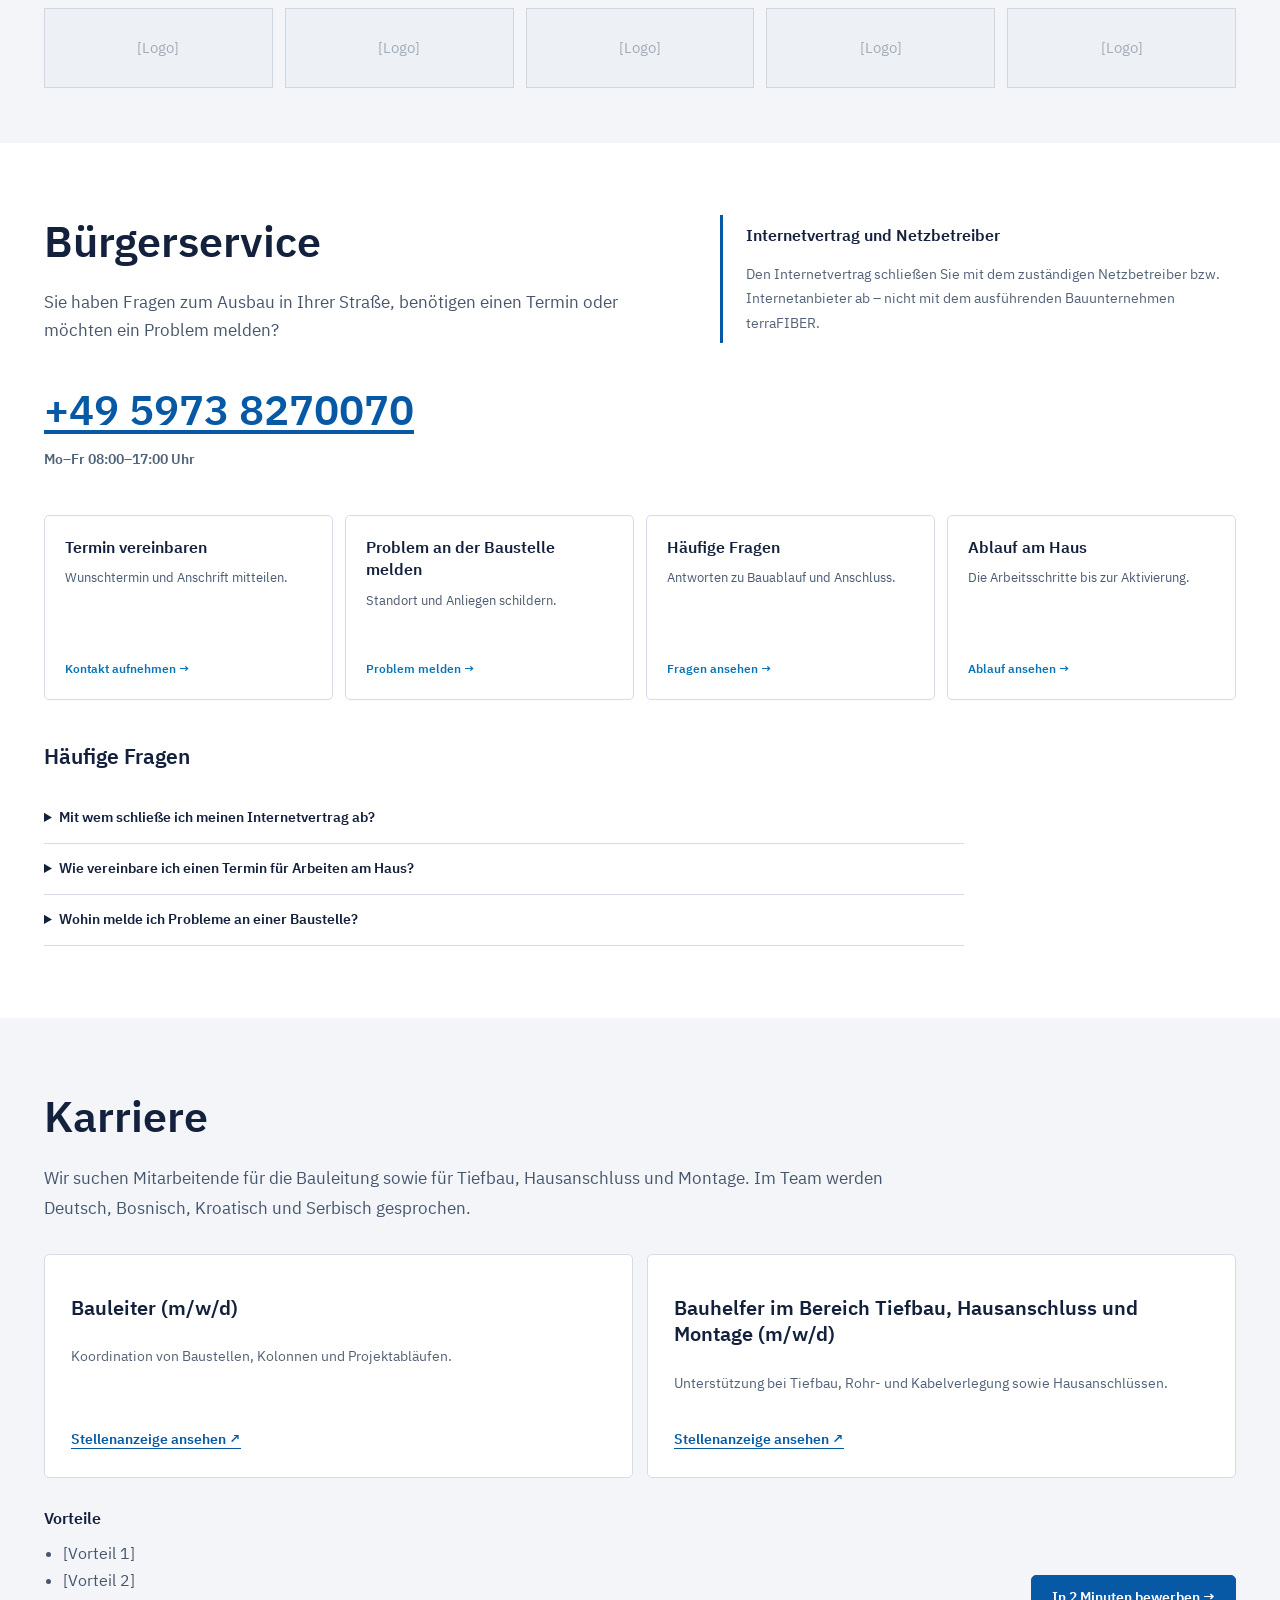
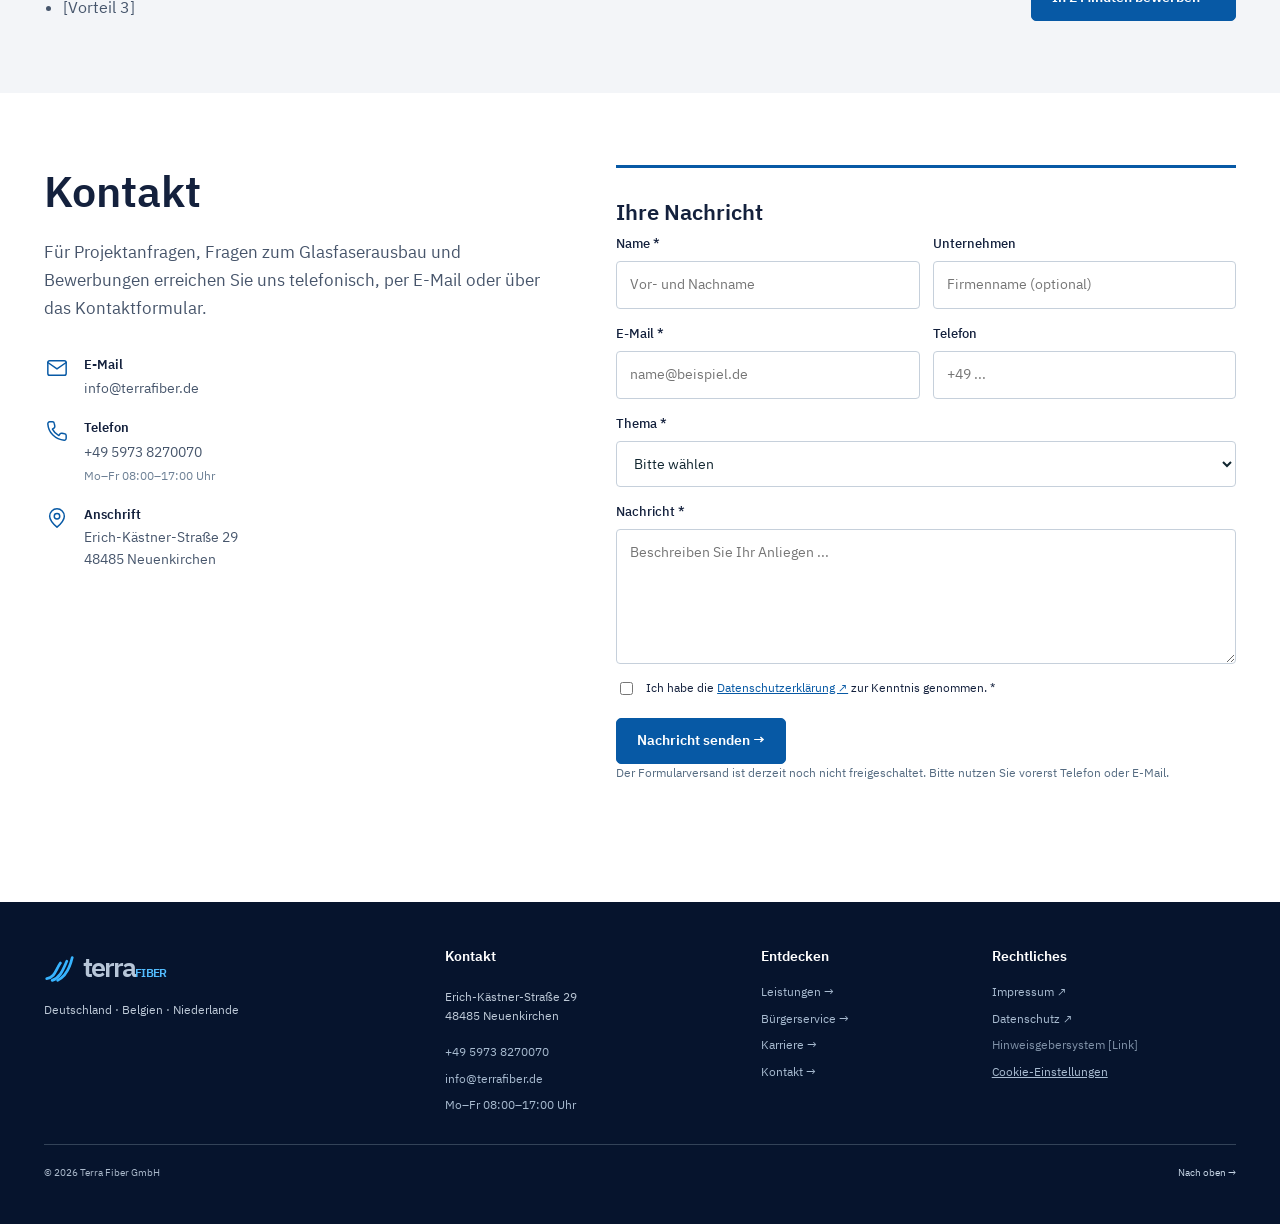
==== commit 10ee0e2c: "Favicon: switch to white mark on blue (variant B) Co-Authored-By: Claude Opus 5.5 <noreply@anthropic" ====
--- a/concept-b/index.html
+++ b/concept-b/index.html
@@ -6,9 +6,9 @@
 <meta name="robots" content="noindex,nofollow,noarchive">
 <meta name="terra-preview-build" content="v9b-immersive-2026-10-11">
 <meta name="theme-color" content="#061329">
-<link rel="icon" href="/favicon.ico" sizes="48x48">
-<link rel="icon" href="/favicon.svg" type="image/svg+xml">
-<link rel="apple-touch-icon" href="/apple-touch-icon.png">
+<link rel="icon" href="/favicon.ico?v=2" sizes="48x48">
+<link rel="icon" href="/favicon.svg?v=2" type="image/svg+xml">
+<link rel="apple-touch-icon" href="/apple-touch-icon.png?v=2">
 <link rel="manifest" href="/site.webmanifest">
 <meta name="description" content="Konzeptvorschau: terraFIBER – Planung, Tiefbau, technische Projektleitung und Installation von Glasfaserinfrastruktur.">
 <title>terraFIBER — Redesign-Studie · Konzept B</title>
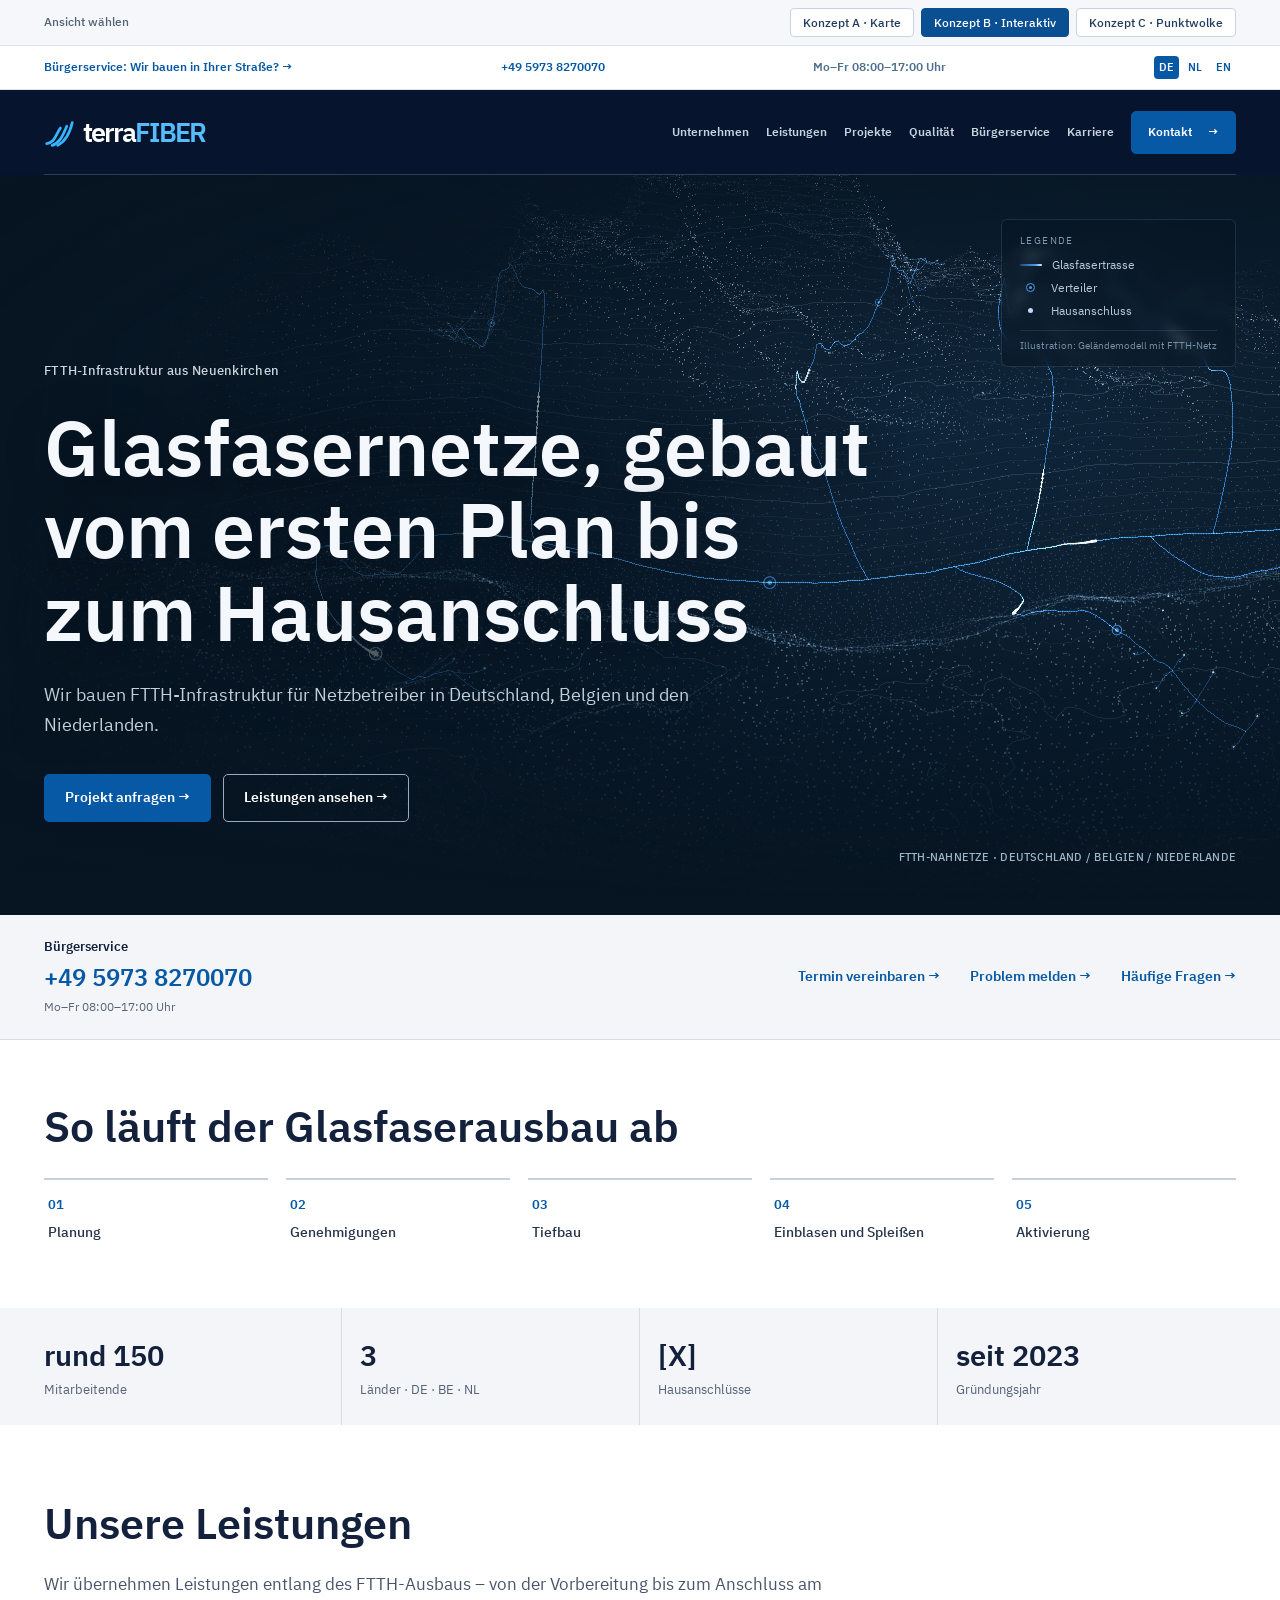
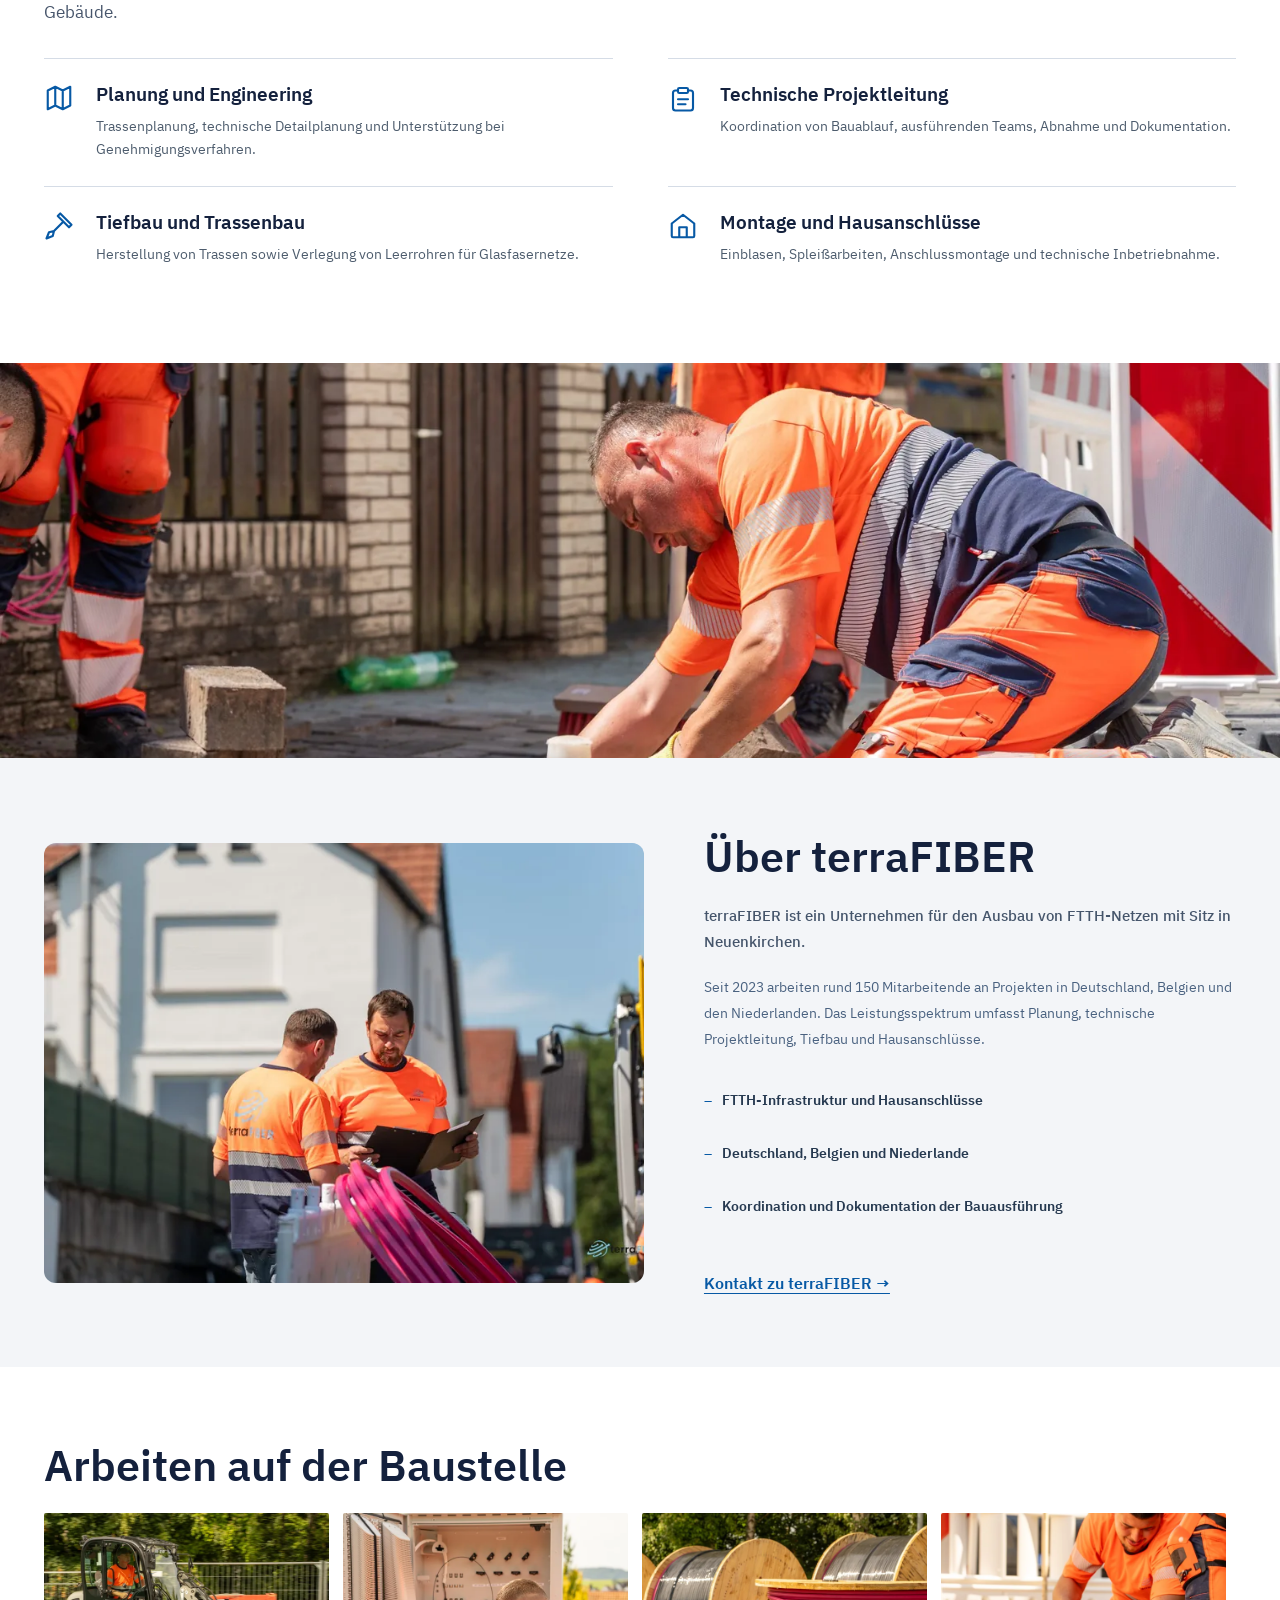
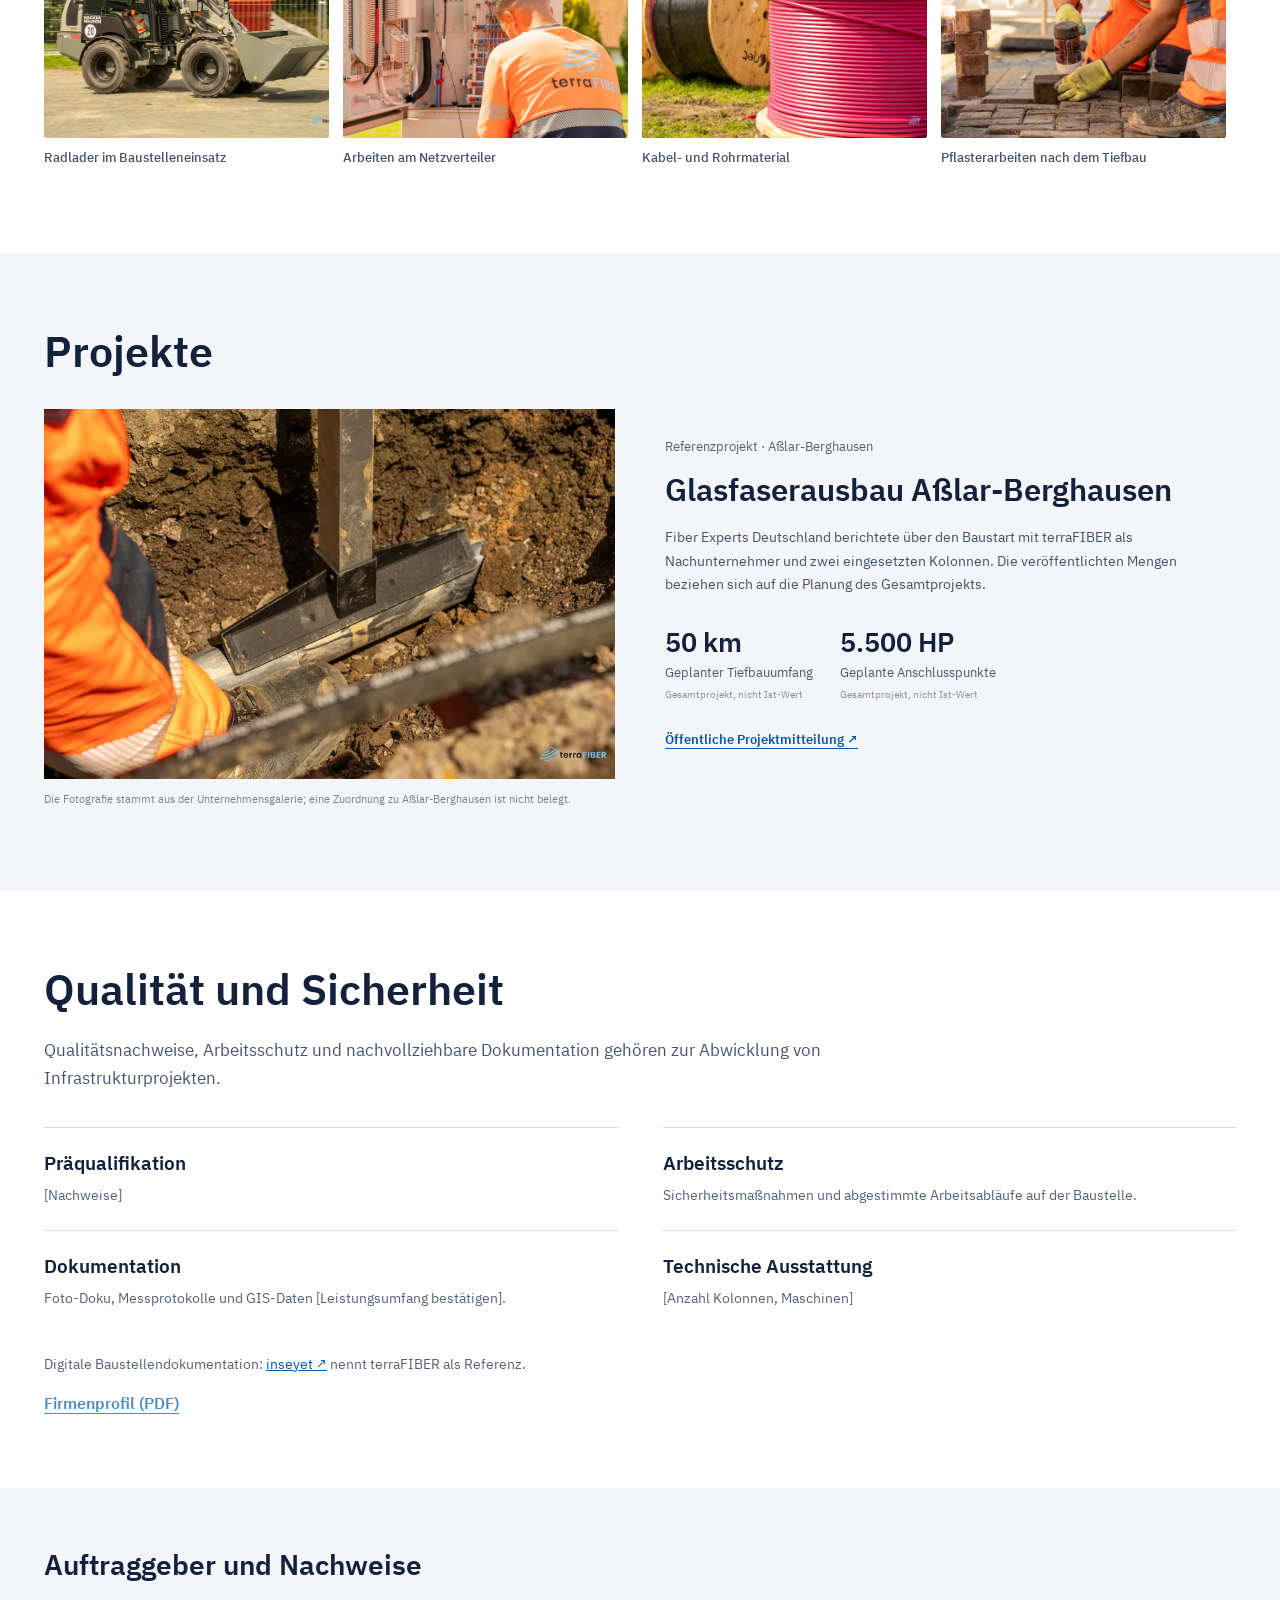
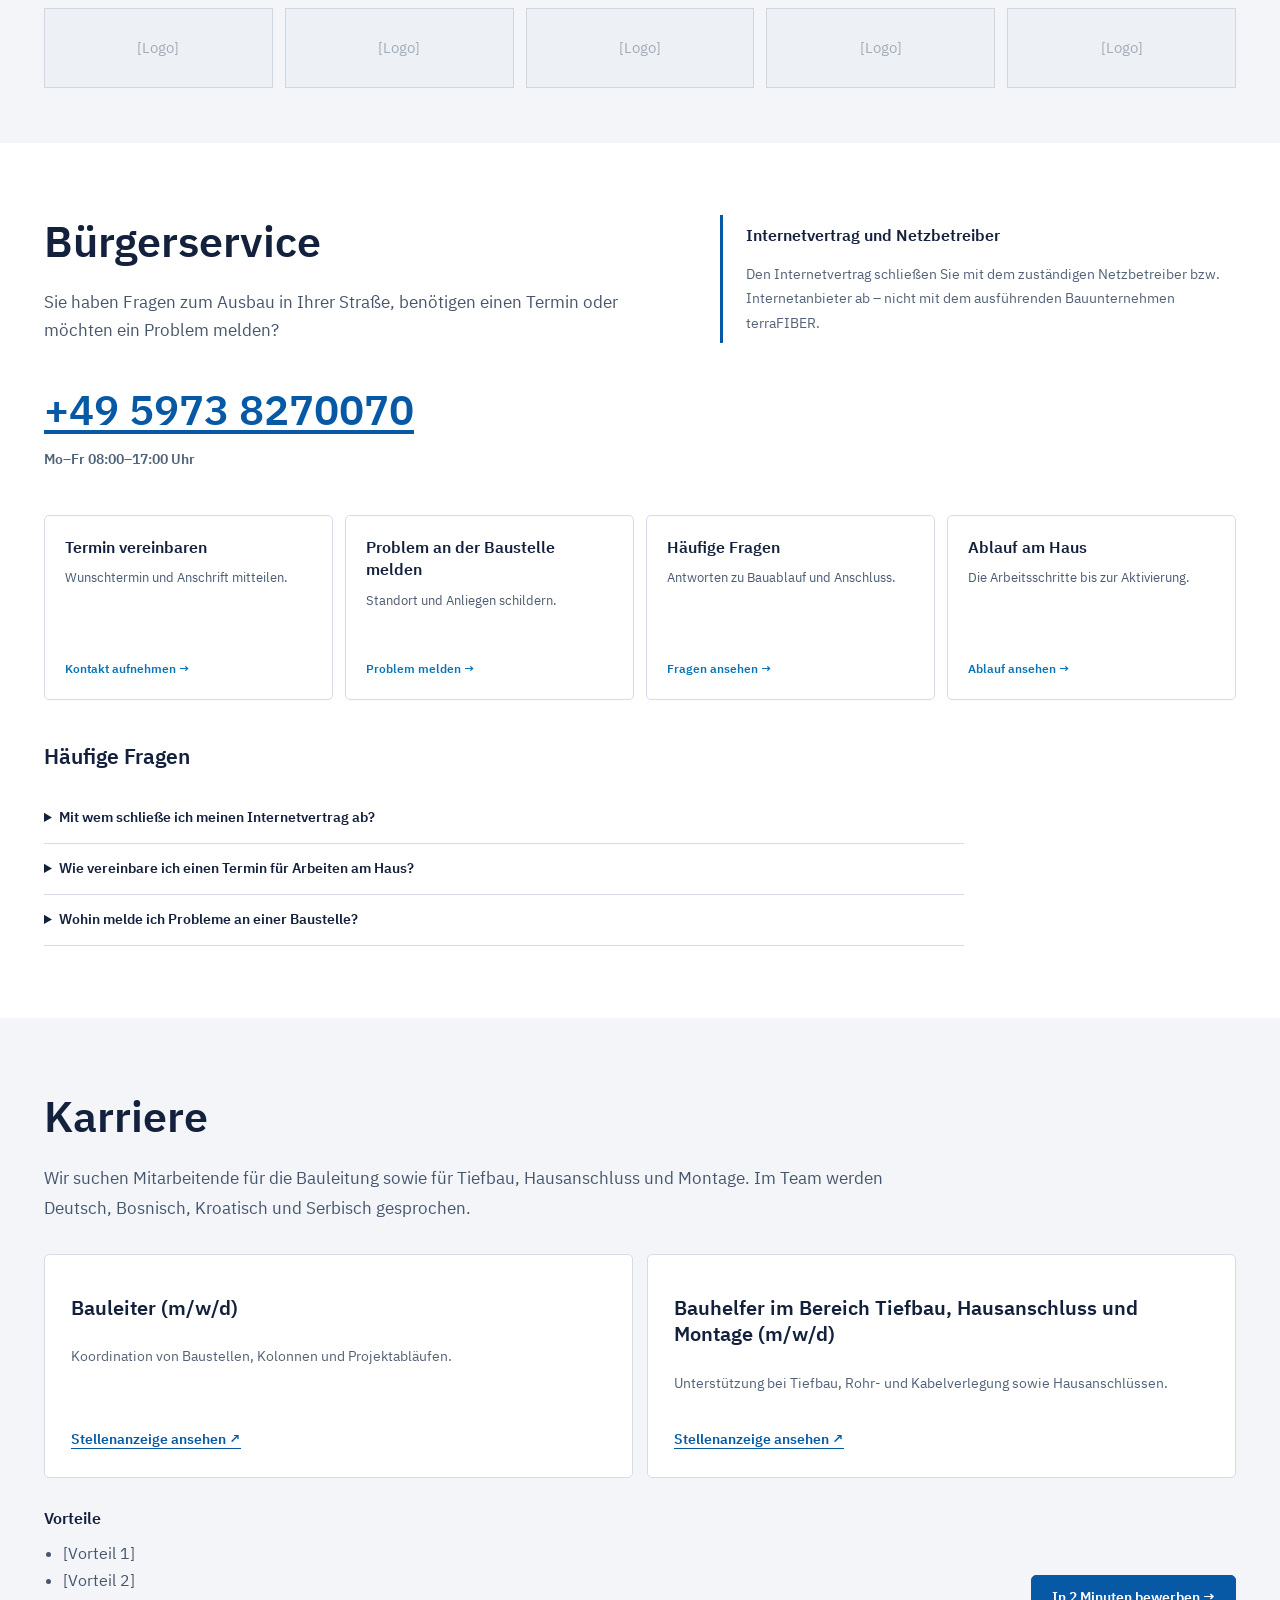
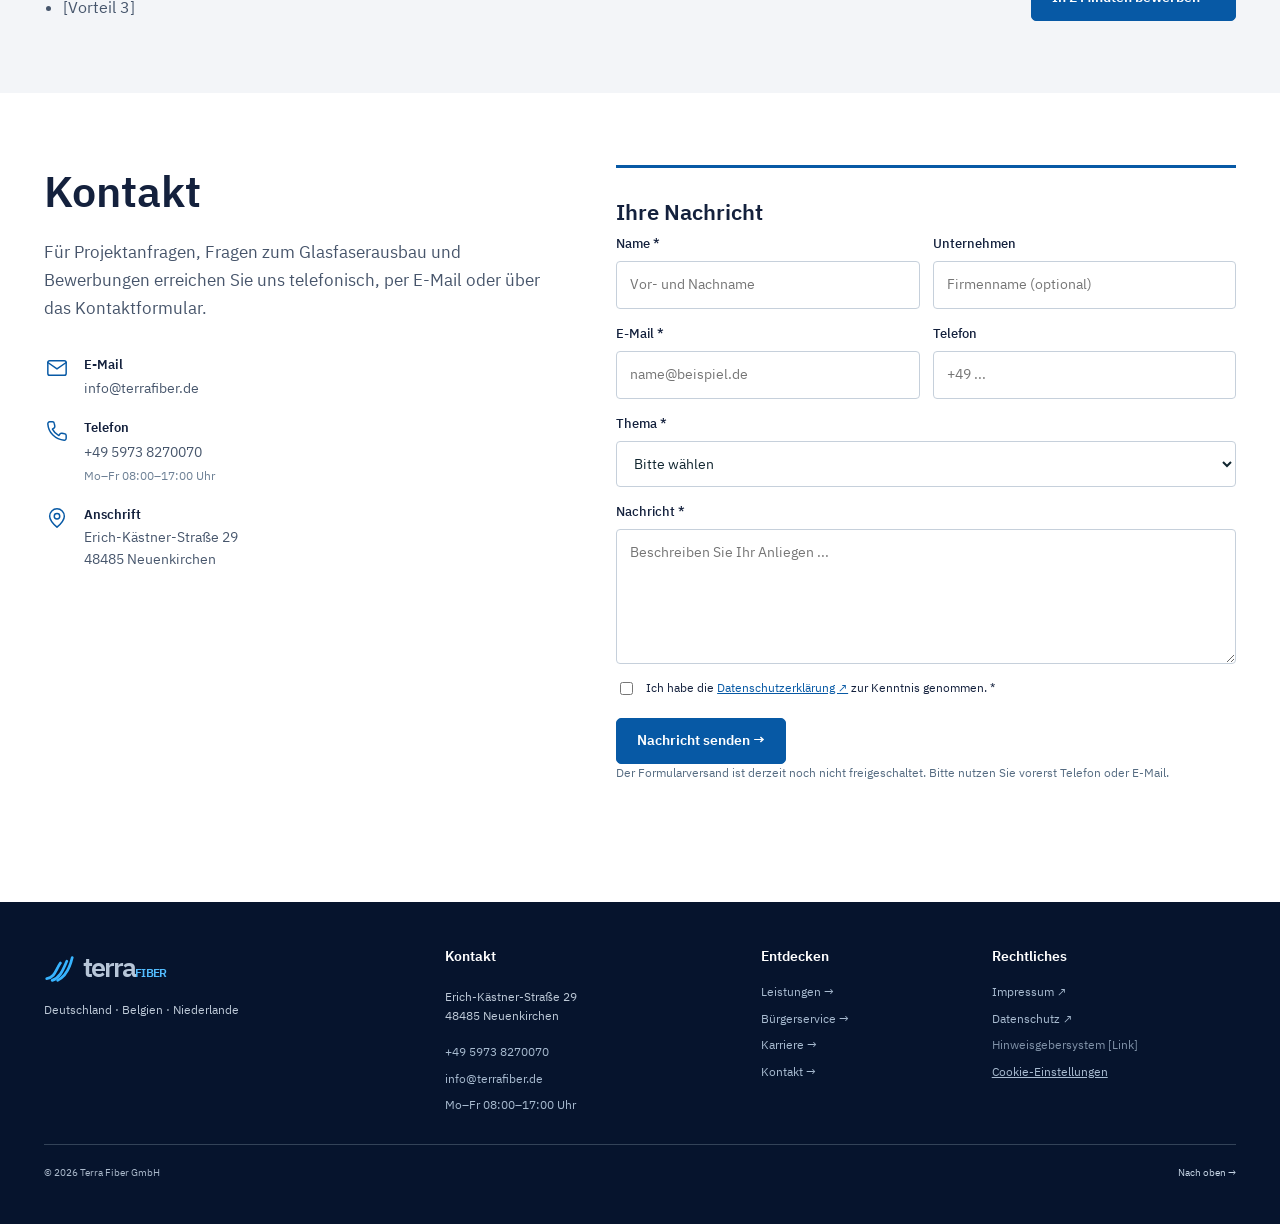
==== commit aca40b5e: "Add Konzept C: GeoExpert-style point cloud hero in terraFIBER blue New /concept-c/ pages (DE/EN/NL) " ====
--- a/concept-b/index.html
+++ b/concept-b/index.html
@@ -272,7 +272,7 @@
 </head>
 <body>
 <div class="preview-bar" role="note">REDESIGN-STUDIE · KONZEPT 09 · NICHT VERÖFFENTLICHT · INHALTE, RECHTSTEXTE, BILDER UND FORMULARVERSAND VOR FREIGABE PRÜFEN</div>
-<div class="concept-switcher" role="navigation" aria-label="Ansicht wählen"><div class="wrap concept-switcher-inner"><span class="concept-label">Ansicht wählen</span><div class="concept-options"><a href="/">Konzept A · Karte</a><a href="/concept-b/" aria-current="page">Konzept B · Interaktiv</a></div></div></div>
+<div class="concept-switcher" role="navigation" aria-label="Ansicht wählen"><div class="wrap concept-switcher-inner"><span class="concept-label">Ansicht wählen</span><div class="concept-options"><a href="/">Konzept A · Karte</a><a href="/concept-b/" aria-current="page">Konzept B · Interaktiv</a><a href="/concept-c/">Konzept C · Punktwolke</a></div></div></div>
 <div class="citizen-topline" aria-label="Bürgerservice und Sprachauswahl">
   <div class="wrap citizen-topline-inner">
     <a class="citizen-topline-title" href="#buergerservice">Bürgerservice: Wir bauen in Ihrer Straße? <span aria-hidden="true">→</span></a>
--- a/assets/concept-b.css
+++ b/assets/concept-b.css
@@ -45,8 +45,9 @@
 }
 @media(max-width:540px){
  .concept-switcher .concept-switcher-inner{min-height:50px;gap:9px}
- .concept-switcher .concept-options a{padding:7px 8px;font-size:11px}
- .concept-switcher .concept-label{font-size:10px}
+ .concept-switcher .concept-label{display:none}
+ .concept-switcher .concept-options{width:100%;gap:5px}
+ .concept-switcher .concept-options a{flex:1 1 0;padding:7px 4px;font-size:10.5px;white-space:nowrap;letter-spacing:-.01em}
  body .hero.hero-immersive{min-height:720px}
  body .hero.hero-immersive .hero-inner{min-height:720px;padding:250px 0 56px}
  body .hero.hero-immersive h1{font-size:clamp(35px,9vw,44px)!important;line-height:1.12!important}
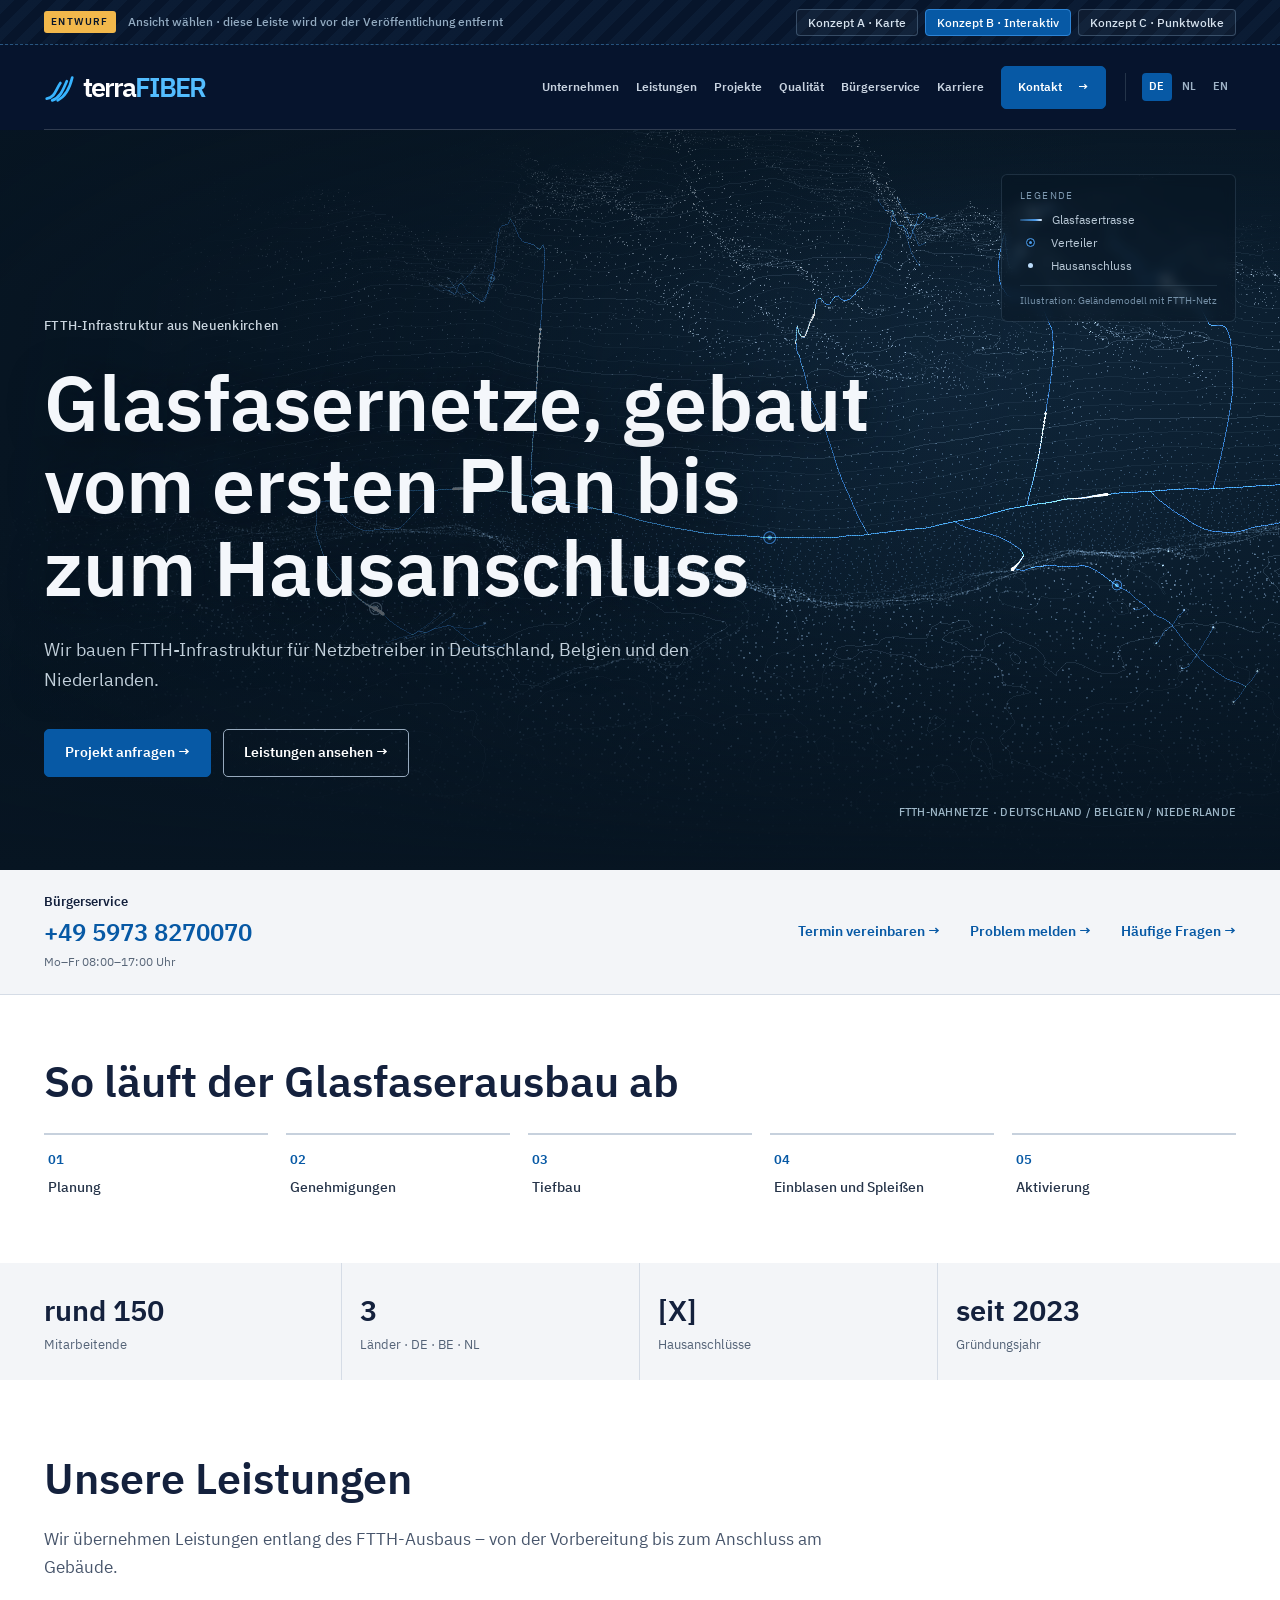
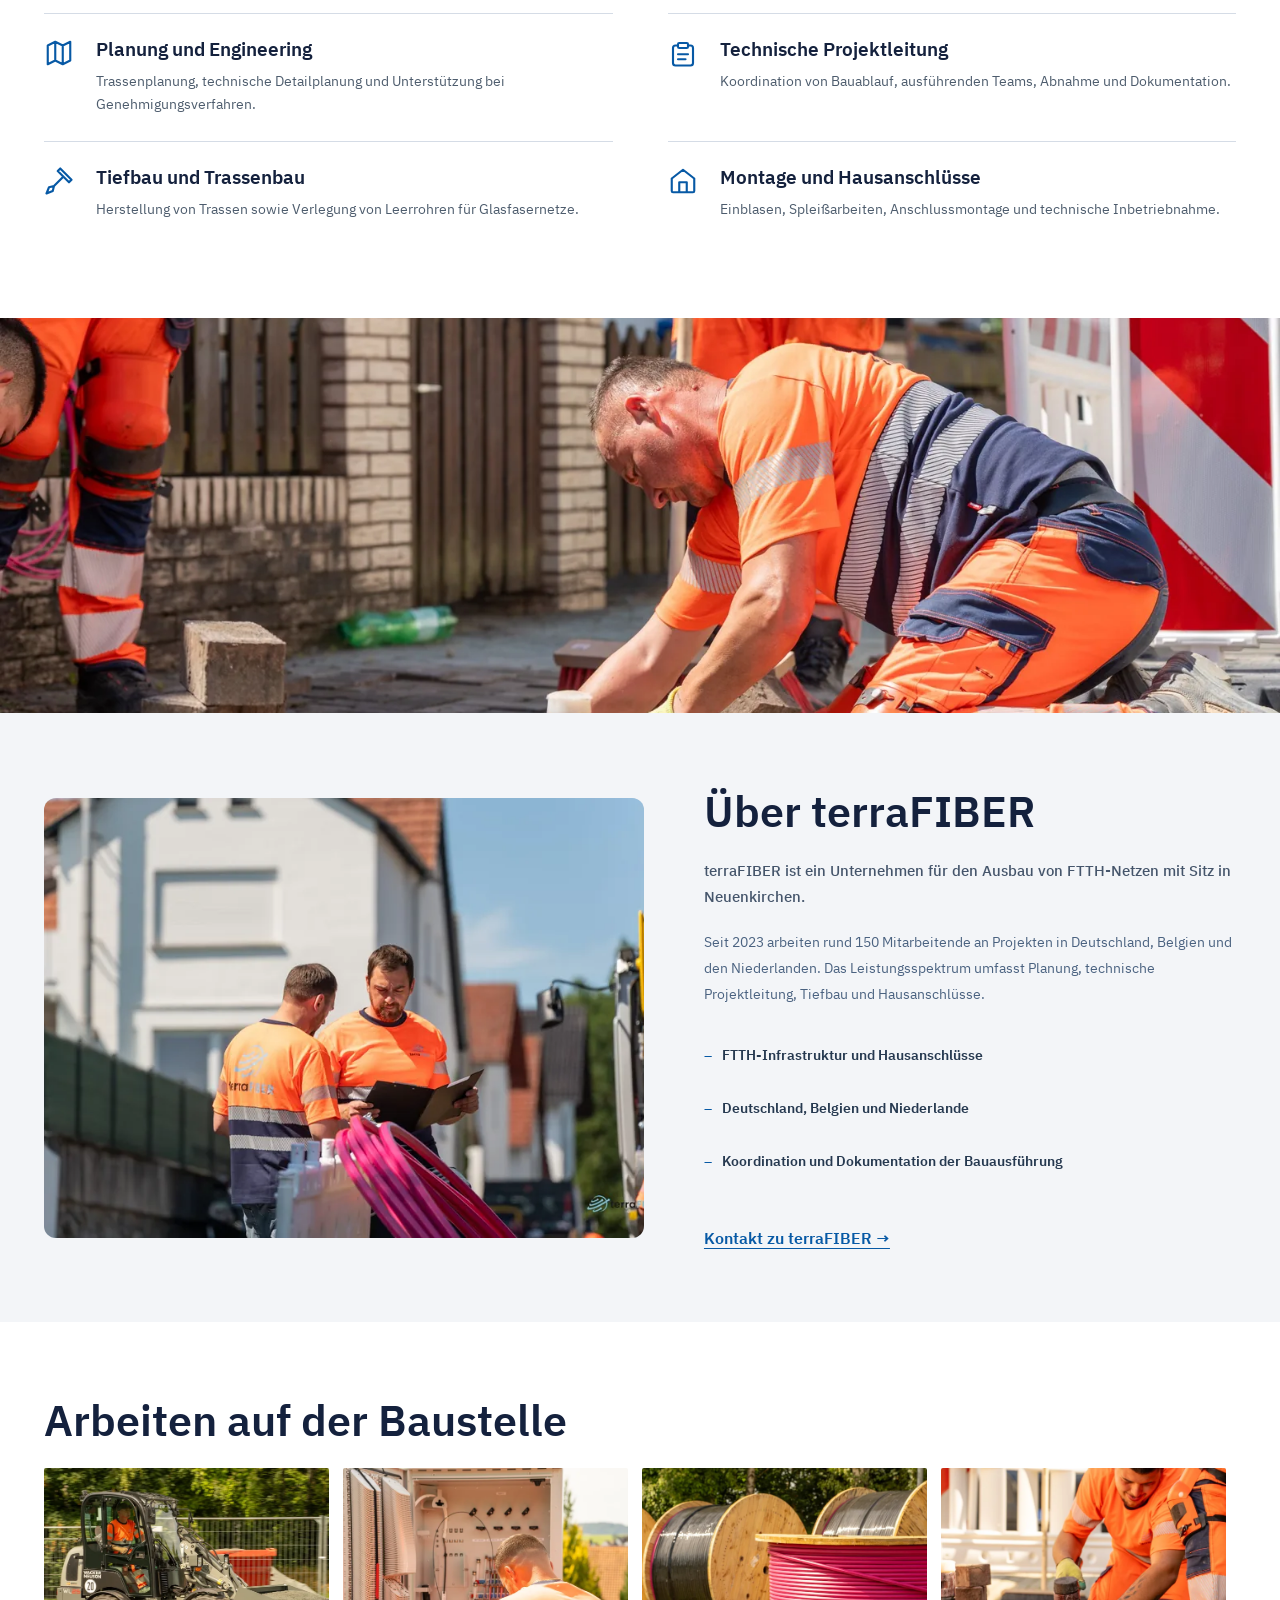
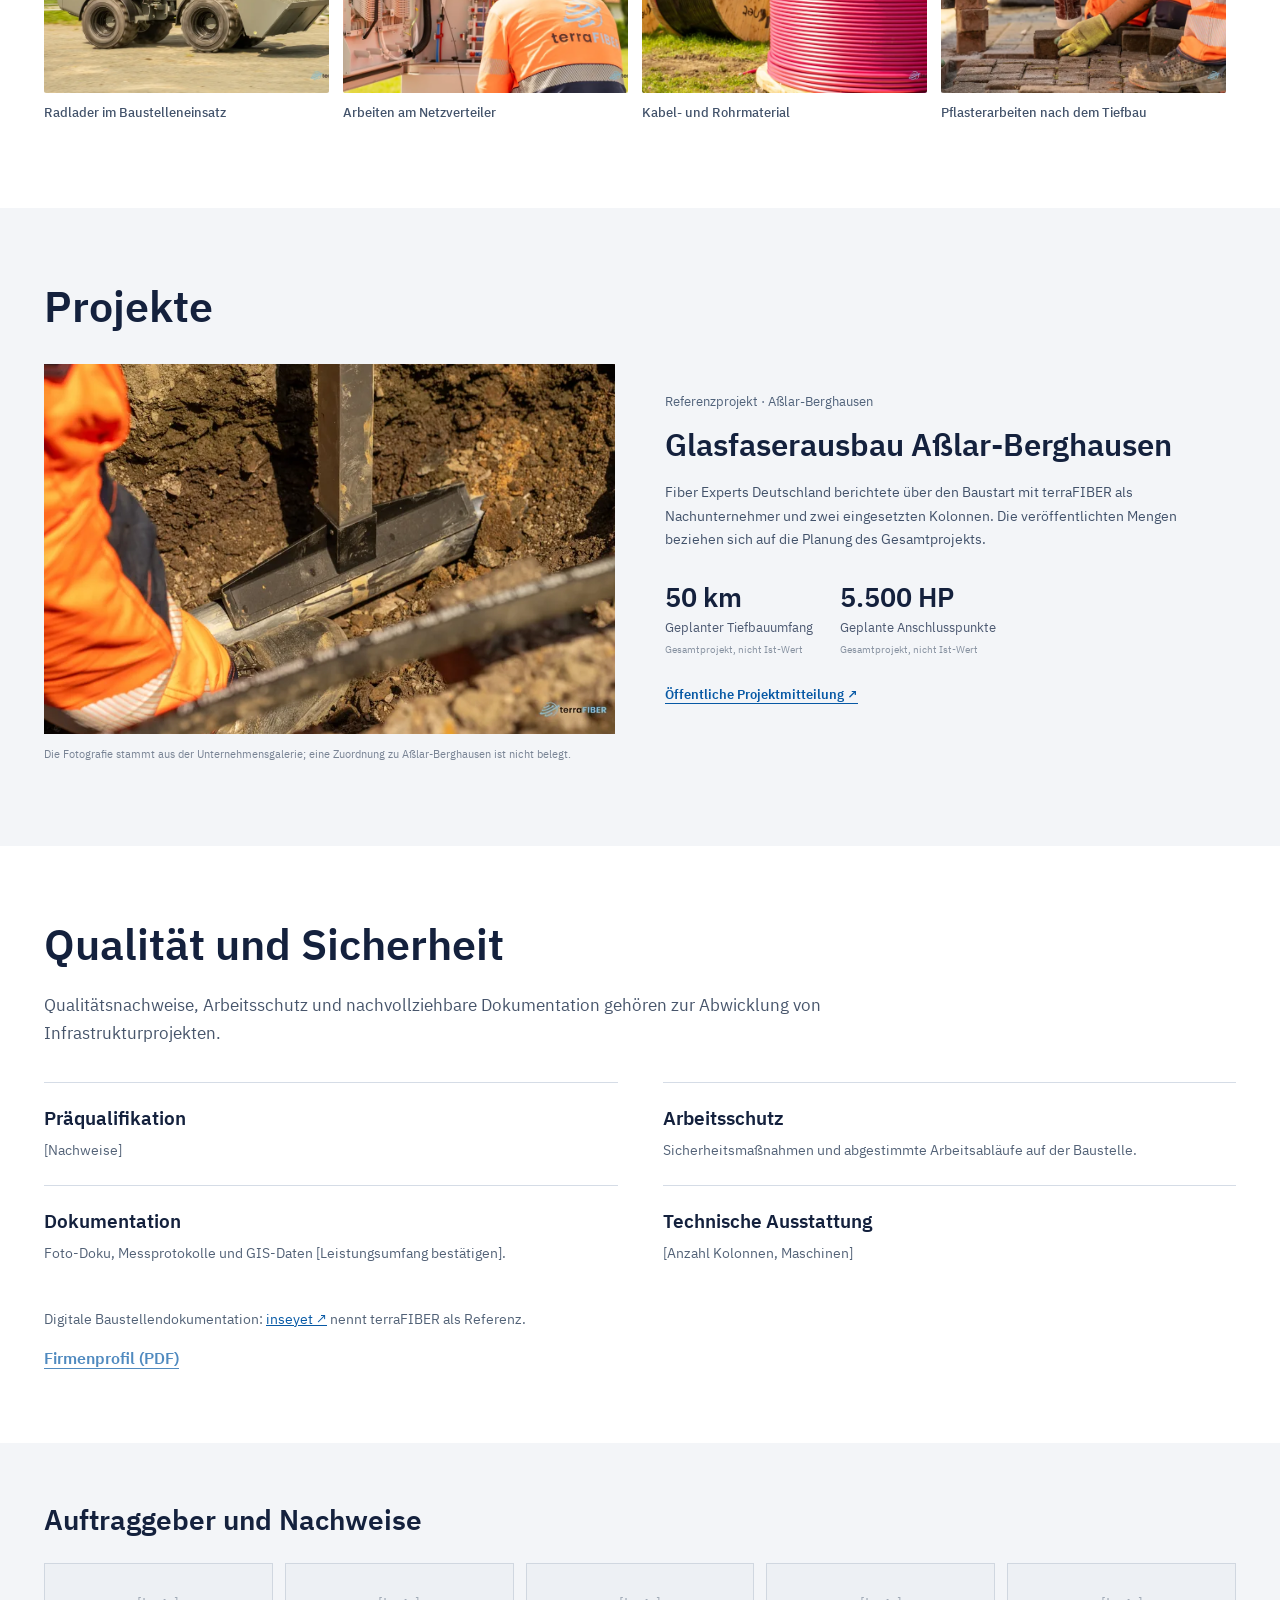
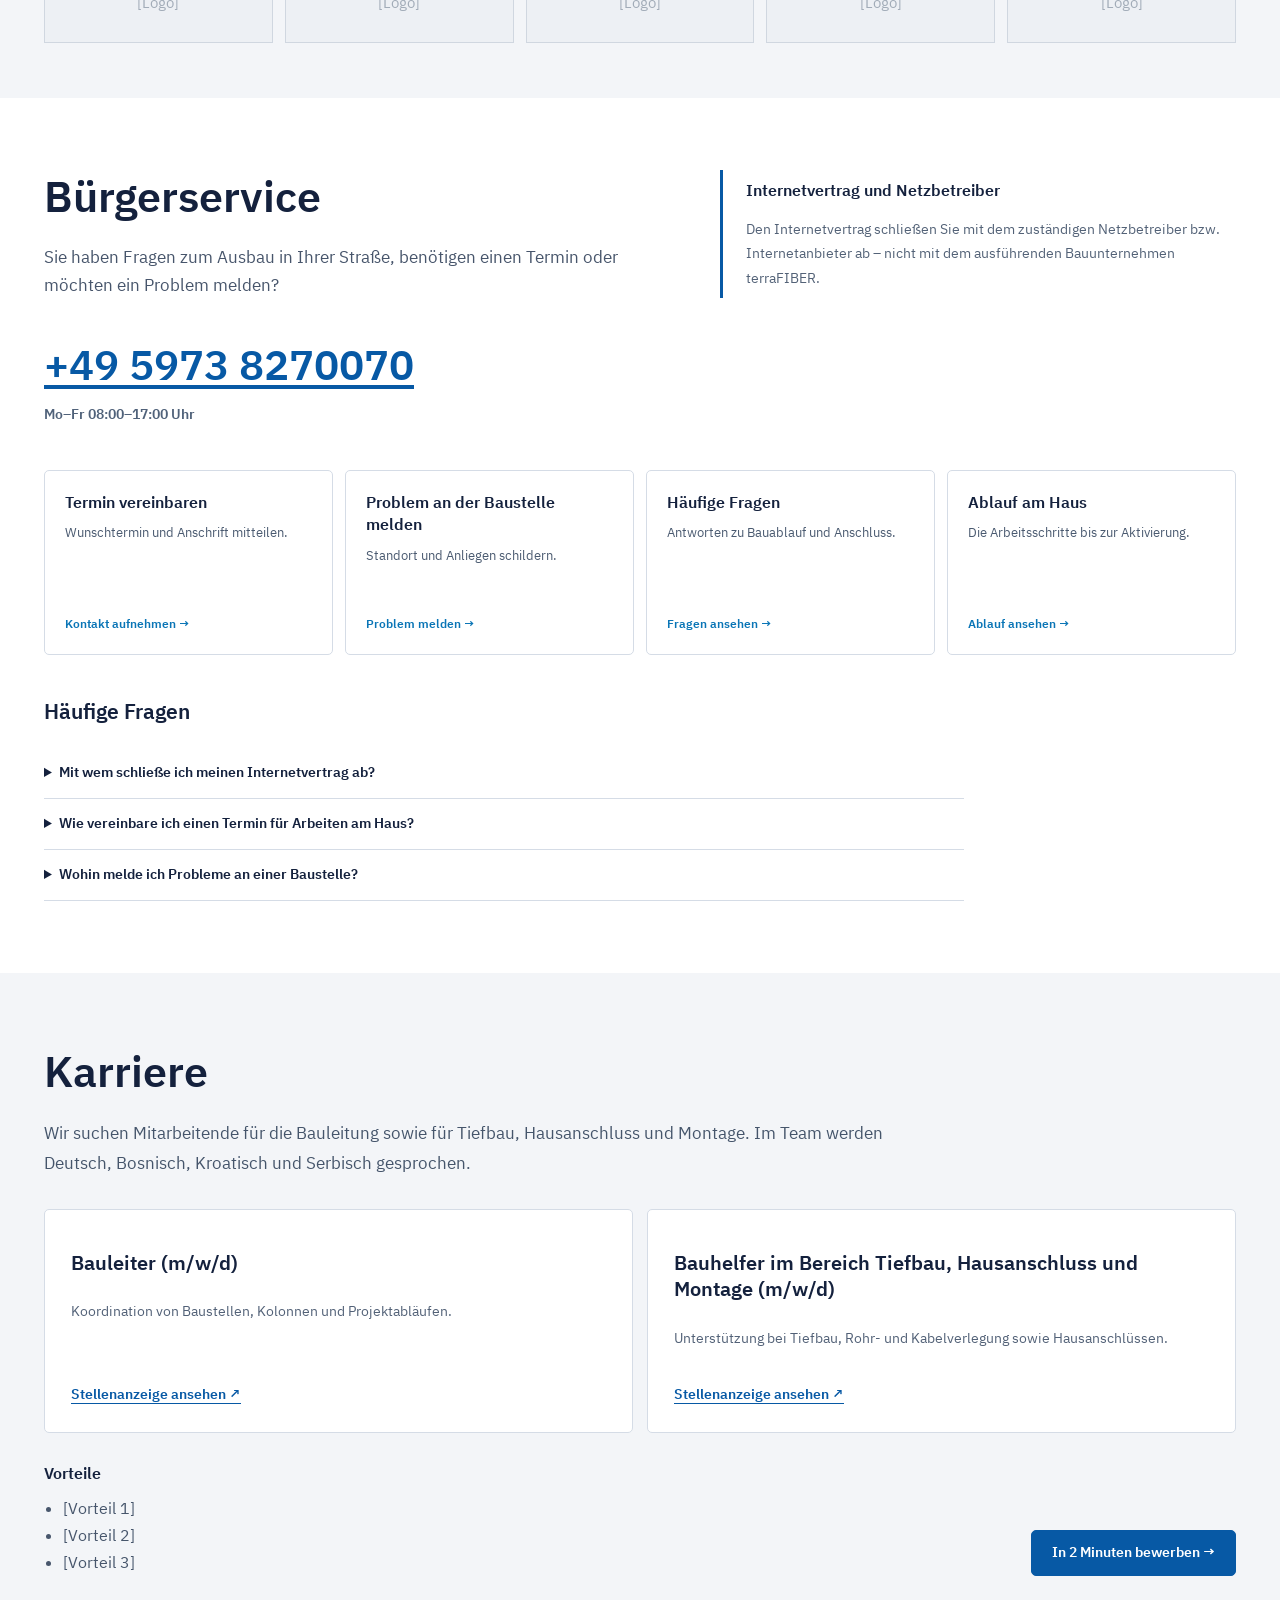
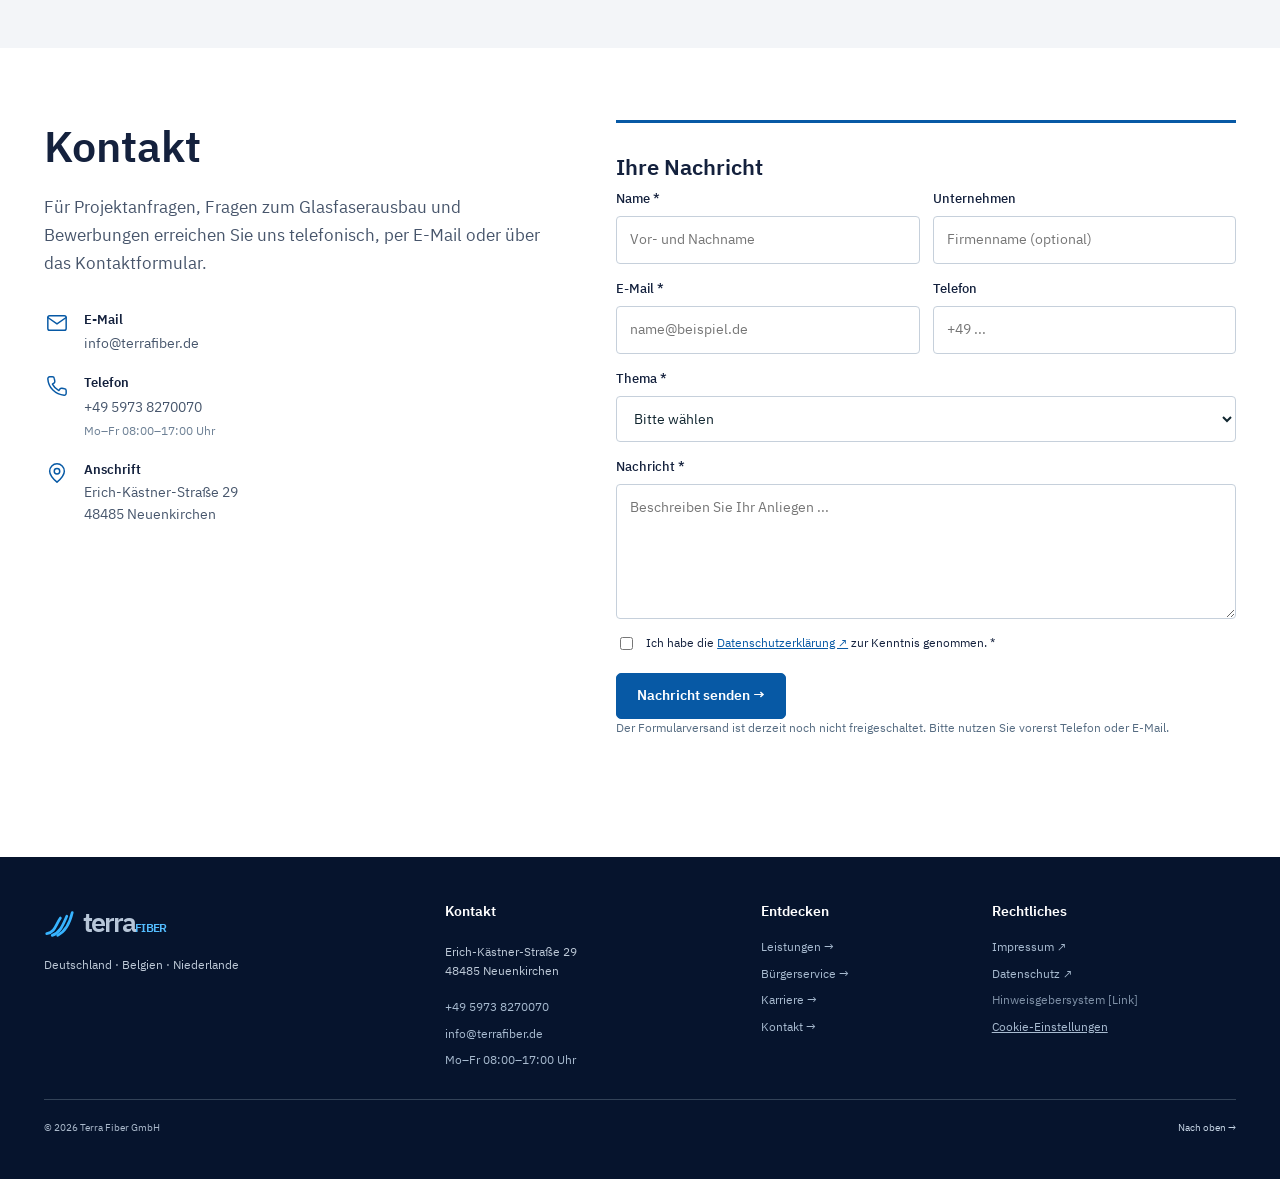
==== commit 7d23508c: "Header: remove citizen top bar, languages in nav, draft-marked switcher - White Bürgerservice/phone/" ====
--- a/concept-b/index.html
+++ b/concept-b/index.html
@@ -272,20 +272,11 @@
 </head>
 <body>
 <div class="preview-bar" role="note">REDESIGN-STUDIE · KONZEPT 09 · NICHT VERÖFFENTLICHT · INHALTE, RECHTSTEXTE, BILDER UND FORMULARVERSAND VOR FREIGABE PRÜFEN</div>
-<div class="concept-switcher" role="navigation" aria-label="Ansicht wählen"><div class="wrap concept-switcher-inner"><span class="concept-label">Ansicht wählen</span><div class="concept-options"><a href="/">Konzept A · Karte</a><a href="/concept-b/" aria-current="page">Konzept B · Interaktiv</a><a href="/concept-c/">Konzept C · Punktwolke</a></div></div></div>
-<div class="citizen-topline" aria-label="Bürgerservice und Sprachauswahl">
-  <div class="wrap citizen-topline-inner">
-    <a class="citizen-topline-title" href="#buergerservice">Bürgerservice: Wir bauen in Ihrer Straße? <span aria-hidden="true">→</span></a>
-    <a class="citizen-topline-phone" href="tel:+4959738270070">+49 5973 8270070</a>
-    <span class="citizen-topline-hours">Mo–Fr 08:00–17:00 Uhr</span>
-    <div class="language-switch" role="group" aria-label="Sprachauswahl">
-      <span class="language-active" aria-current="true" lang="de">DE</span><a href="/concept-b/nl/" hreflang="nl" lang="nl" aria-label="Niederländische Version">NL</a><a href="/concept-b/en/" hreflang="en" lang="en" aria-label="English version">EN</a>
-    </div>
-  </div>
-</div>
+<div class="concept-switcher" role="navigation" aria-label="Ansicht wählen"><div class="wrap concept-switcher-inner"><span class="concept-tag">Entwurf</span><span class="concept-label">Ansicht wählen · diese Leiste wird vor der Veröffentlichung entfernt</span><div class="concept-options"><a href="/">Konzept A<span class="co-sub">&nbsp;· Karte</span></a><a href="/concept-b/" aria-current="page">Konzept B<span class="co-sub">&nbsp;· Interaktiv</span></a><a href="/concept-c/">Konzept C<span class="co-sub">&nbsp;· Punktwolke</span></a></div></div></div>
 <div class="top" id="start">
   <header class="wrap nav" aria-label="Hauptnavigation">
     <a class="logo" href="#start" aria-label="terraFIBER Startseite"><svg class="fiber-symbol" viewBox="0 0 34 34" width="31" height="31" aria-hidden="true" fill="none"><path d="M3 28c9-1 10-10 15-17" stroke="currentColor" stroke-width="3" stroke-linecap="round"/><path d="M9 30c9-3 12-12 16-21" stroke="currentColor" stroke-width="3" stroke-linecap="round"/><path d="M15 30c8-4 13-12 16-25" stroke="currentColor" stroke-width="3" stroke-linecap="round"/></svg>terra<span class="logo-emphasis">FIBER</span></a>
+    <div class="language-switch nav-lang" role="group" aria-label="Sprachauswahl"><span class="language-active" aria-current="true" lang="de">DE</span><a href="/concept-b/nl/" hreflang="nl" lang="nl" aria-label="Niederländische Version">NL</a><a href="/concept-b/en/" hreflang="en" lang="en" aria-label="English version">EN</a></div>
     <button class="mobile-toggle" id="menuBtn" aria-label="Menü öffnen" aria-controls="navlinks" aria-expanded="false"><svg width="22" height="22" viewBox="0 0 24 24" fill="none" stroke="currentColor" stroke-width="2"><path d="M4 6h16M4 12h16M4 18h16"/></svg></button>
     <nav class="navlinks" id="navlinks" aria-label="Seitenbereiche"><a href="#unternehmen">Unternehmen</a><a href="#leistungen">Leistungen</a><a href="#projekte">Projekte</a><a href="#qualitaet">Qualität</a><a href="#buergerservice">Bürgerservice</a><a href="#karriere">Karriere</a><a href="#kontakt" class="btn btn-primary">Kontakt <span aria-hidden="true">→</span></a></nav>
   </header>
--- a/assets/concept-b.css
+++ b/assets/concept-b.css
@@ -1,12 +1,22 @@
 /* Konzept B — full-screen, editorial FTTH hero inspired by an interactive
    point-cloud presentation. Only .hero-immersive is altered. */
-.concept-switcher{background:#f5f7fa;color:#293c52;border-bottom:1px solid #d9e1ea}
-.concept-switcher .concept-switcher-inner{min-height:45px;display:flex;align-items:center;justify-content:space-between;gap:16px;padding:7px 0}
-.concept-switcher .concept-label{font-size:12px;color:#536274;font-weight:500}
+.concept-switcher{position:relative;color:#b9c9d9;background:repeating-linear-gradient(135deg,rgba(90,182,255,.045) 0 10px,rgba(90,182,255,0) 10px 20px),#07152b;border-bottom:1px dashed rgba(90,182,255,.38)}
+.concept-switcher .concept-switcher-inner{min-height:44px;display:flex;align-items:center;gap:12px;padding:6px 0}
+.concept-switcher .concept-tag{flex:none;font-size:10px;font-weight:700;letter-spacing:.14em;text-transform:uppercase;color:#07152b;background:#f2b84b;border-radius:3px;padding:3px 7px}
+.concept-switcher .concept-label{font-size:12px;color:#93abc1;font-weight:500;margin-right:auto}
 .concept-switcher .concept-options{display:flex;gap:7px;align-items:center}
-.concept-switcher .concept-options a{display:inline-flex;align-items:center;justify-content:center;border:1px solid #cad4e0;border-radius:4px;padding:6px 12px;text-decoration:none;font-size:12px;line-height:1.25;color:#1f3c5e;background:#fff;font-weight:500}
-.concept-switcher .concept-options a[aria-current="page"]{background:#0b4f93;color:#fff;border-color:#0b4f93}
-.concept-switcher .concept-options a:hover:not([aria-current="page"]){border-color:#0759a5;background:#ebf3fa}
+.concept-switcher .concept-options a{display:inline-flex;align-items:center;justify-content:center;border:1px solid rgba(144,180,212,.32);border-radius:4px;padding:5px 11px;text-decoration:none;font-size:12px;line-height:1.25;color:#d6e2ee;background:rgba(255,255,255,.03);font-weight:500}
+.concept-switcher .concept-options a[aria-current="page"]{background:#0759a5;color:#fff;border-color:#2d84d6}
+.concept-switcher .concept-options a:hover:not([aria-current="page"]){border-color:#5ab6ff;color:#fff}
+.nav .language-switch.nav-lang{order:3;display:inline-flex;gap:2px;margin-left:-6px;padding-left:16px;border-left:1px solid rgba(219,248,251,.14);font-size:12px;font-weight:600;letter-spacing:.04em}
+.nav .nav-lang a,.nav .nav-lang .language-active{display:inline-flex;align-items:center;justify-content:center;min-width:30px;height:28px;padding:0 6px;border-radius:4px;color:#9fb3c7;text-decoration:none;background:none}
+.nav .nav-lang a:hover{color:#fff;background:rgba(255,255,255,.07)}
+.nav .nav-lang .language-active{color:#fff;background:#0759a5}
+.nav .navlinks{order:2;margin-left:auto}
+.nav .mobile-toggle{order:4}
+@media(max-width:760px){
+ .nav .language-switch.nav-lang{margin-left:auto;padding-left:0;border-left:0}
+}
 body .hero.hero-immersive{position:relative;isolation:isolate;overflow:hidden;background:radial-gradient(90% 75% at 72% 34%,#10263a 0%,#0a1c2c 46%,#071522 100%);min-height:calc(100svh - 160px)}
 body .hero.hero-immersive:before,body .hero.hero-immersive:after{display:none!important}
 .hero-immersive .fiber-field{position:absolute;inset:0;width:100%;height:100%;display:block;pointer-events:none;z-index:0;opacity:0;transition:opacity 1.6s cubic-bezier(.2,.7,.2,1)}
@@ -46,8 +56,11 @@
 @media(max-width:540px){
  .concept-switcher .concept-switcher-inner{min-height:50px;gap:9px}
  .concept-switcher .concept-label{display:none}
- .concept-switcher .concept-options{width:100%;gap:5px}
- .concept-switcher .concept-options a{flex:1 1 0;padding:7px 4px;font-size:10.5px;white-space:nowrap;letter-spacing:-.01em}
+ .concept-switcher .concept-switcher-inner{gap:7px}
+ .concept-switcher .concept-tag{font-size:9px;padding:3px 5px;letter-spacing:.08em}
+ .concept-switcher .concept-options{flex:1;gap:5px}
+ .concept-switcher .co-sub{display:none}
+ .concept-switcher .concept-options a{flex:1 1 0;padding:6px 3px;font-size:10px;white-space:nowrap;letter-spacing:-.01em}
  body .hero.hero-immersive{min-height:720px}
  body .hero.hero-immersive .hero-inner{min-height:720px;padding:250px 0 56px}
  body .hero.hero-immersive h1{font-size:clamp(35px,9vw,44px)!important;line-height:1.12!important}
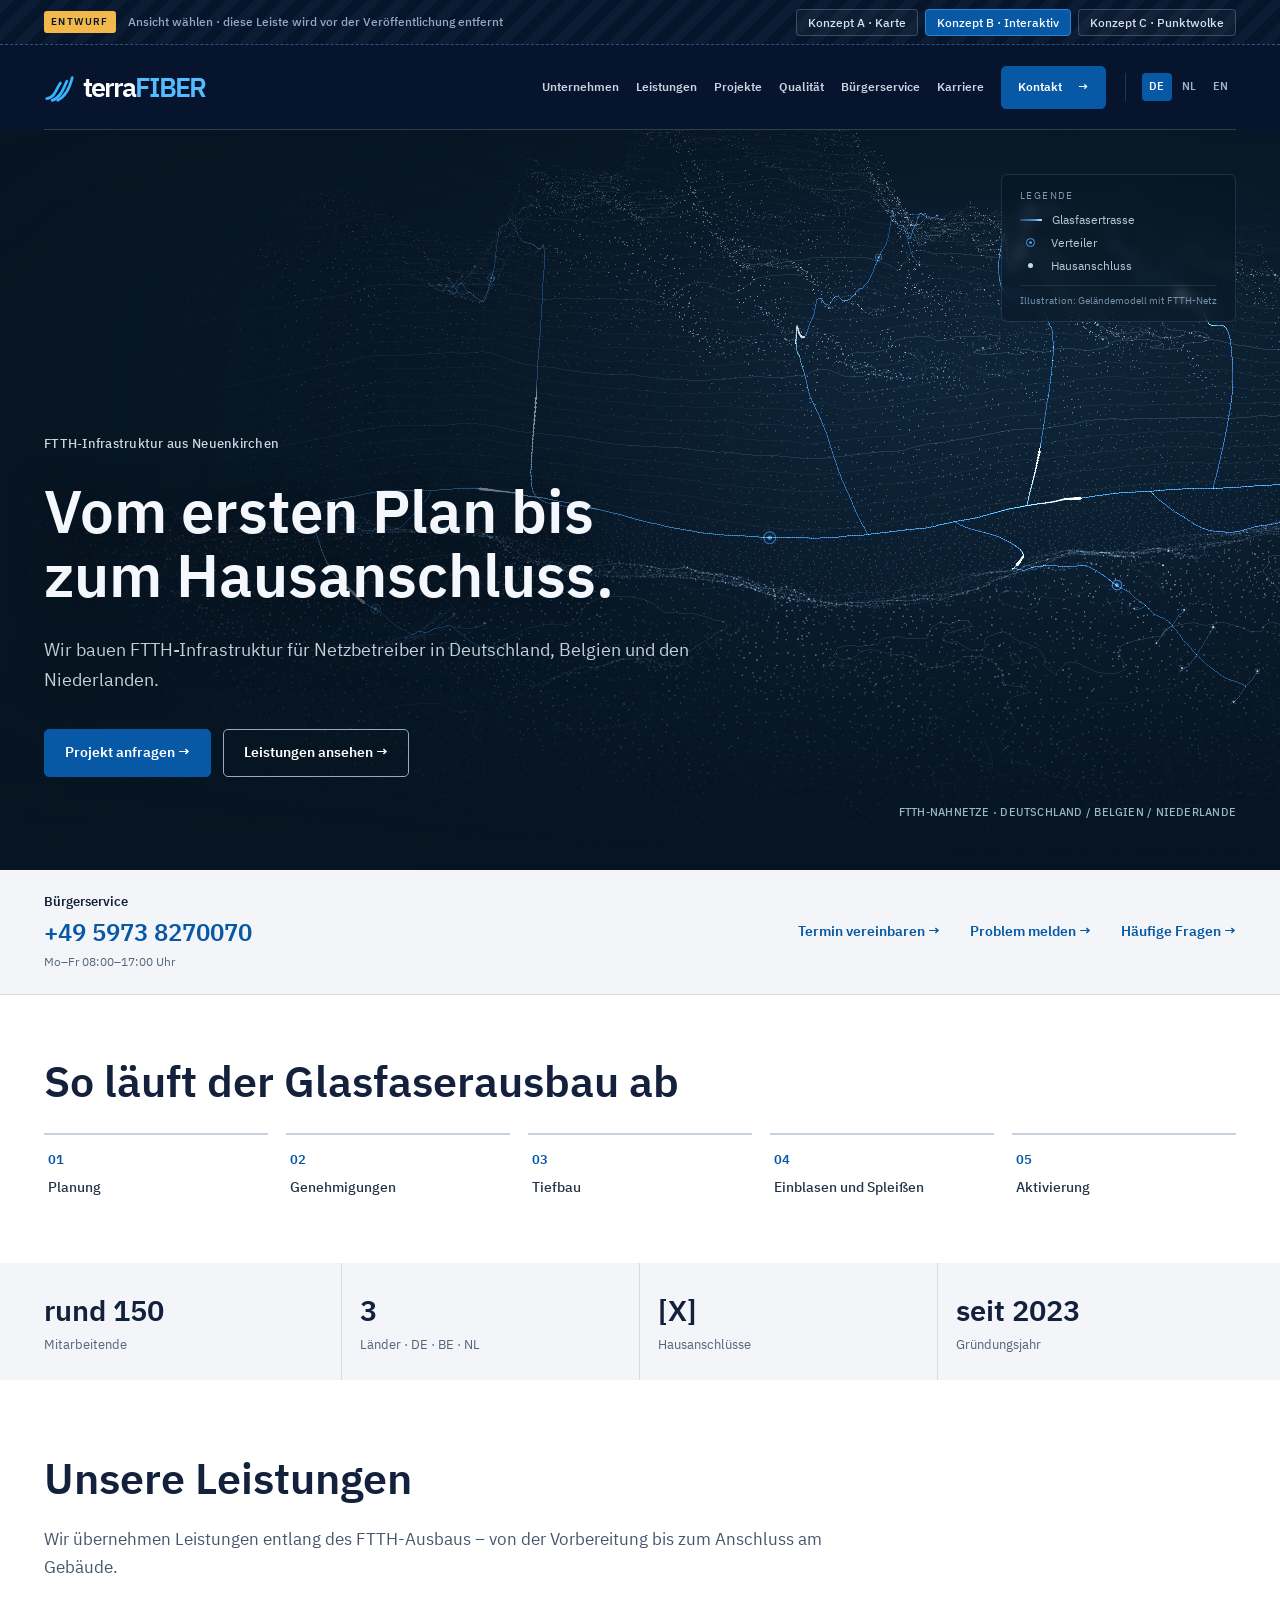
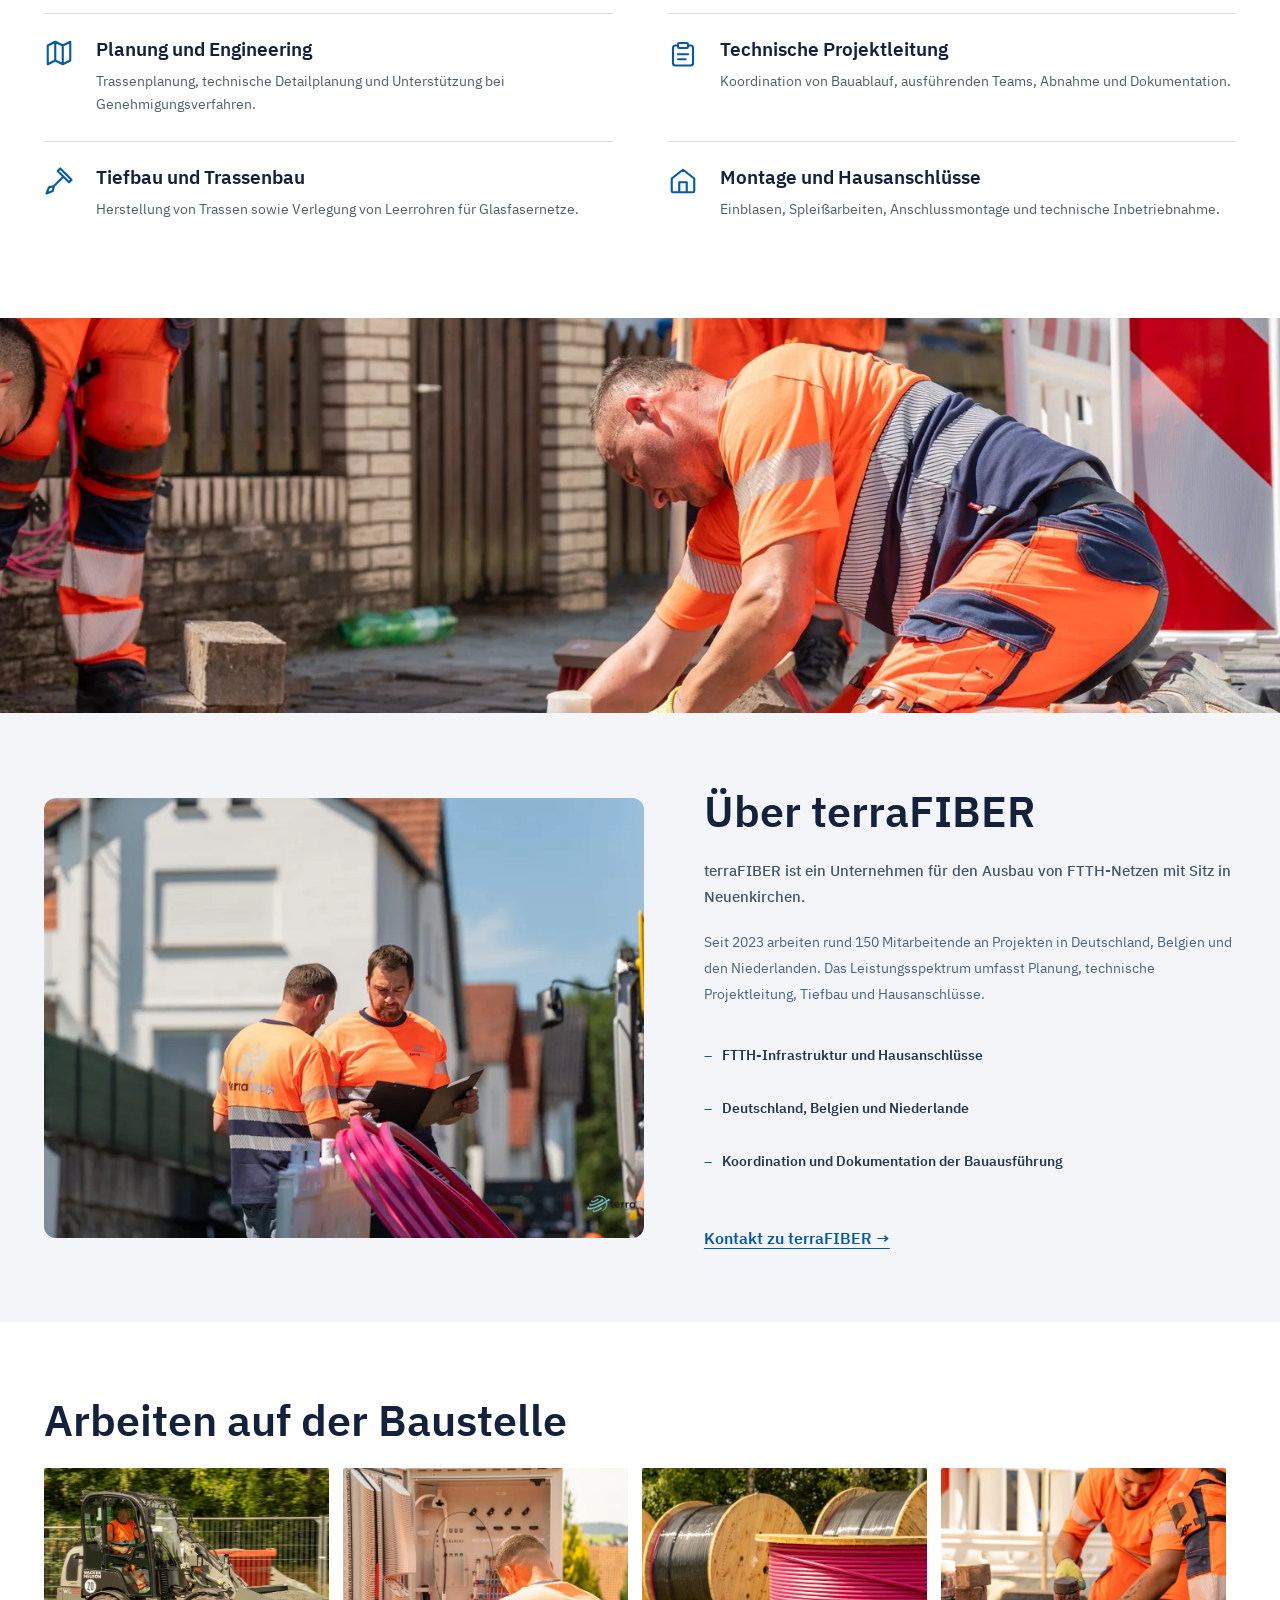
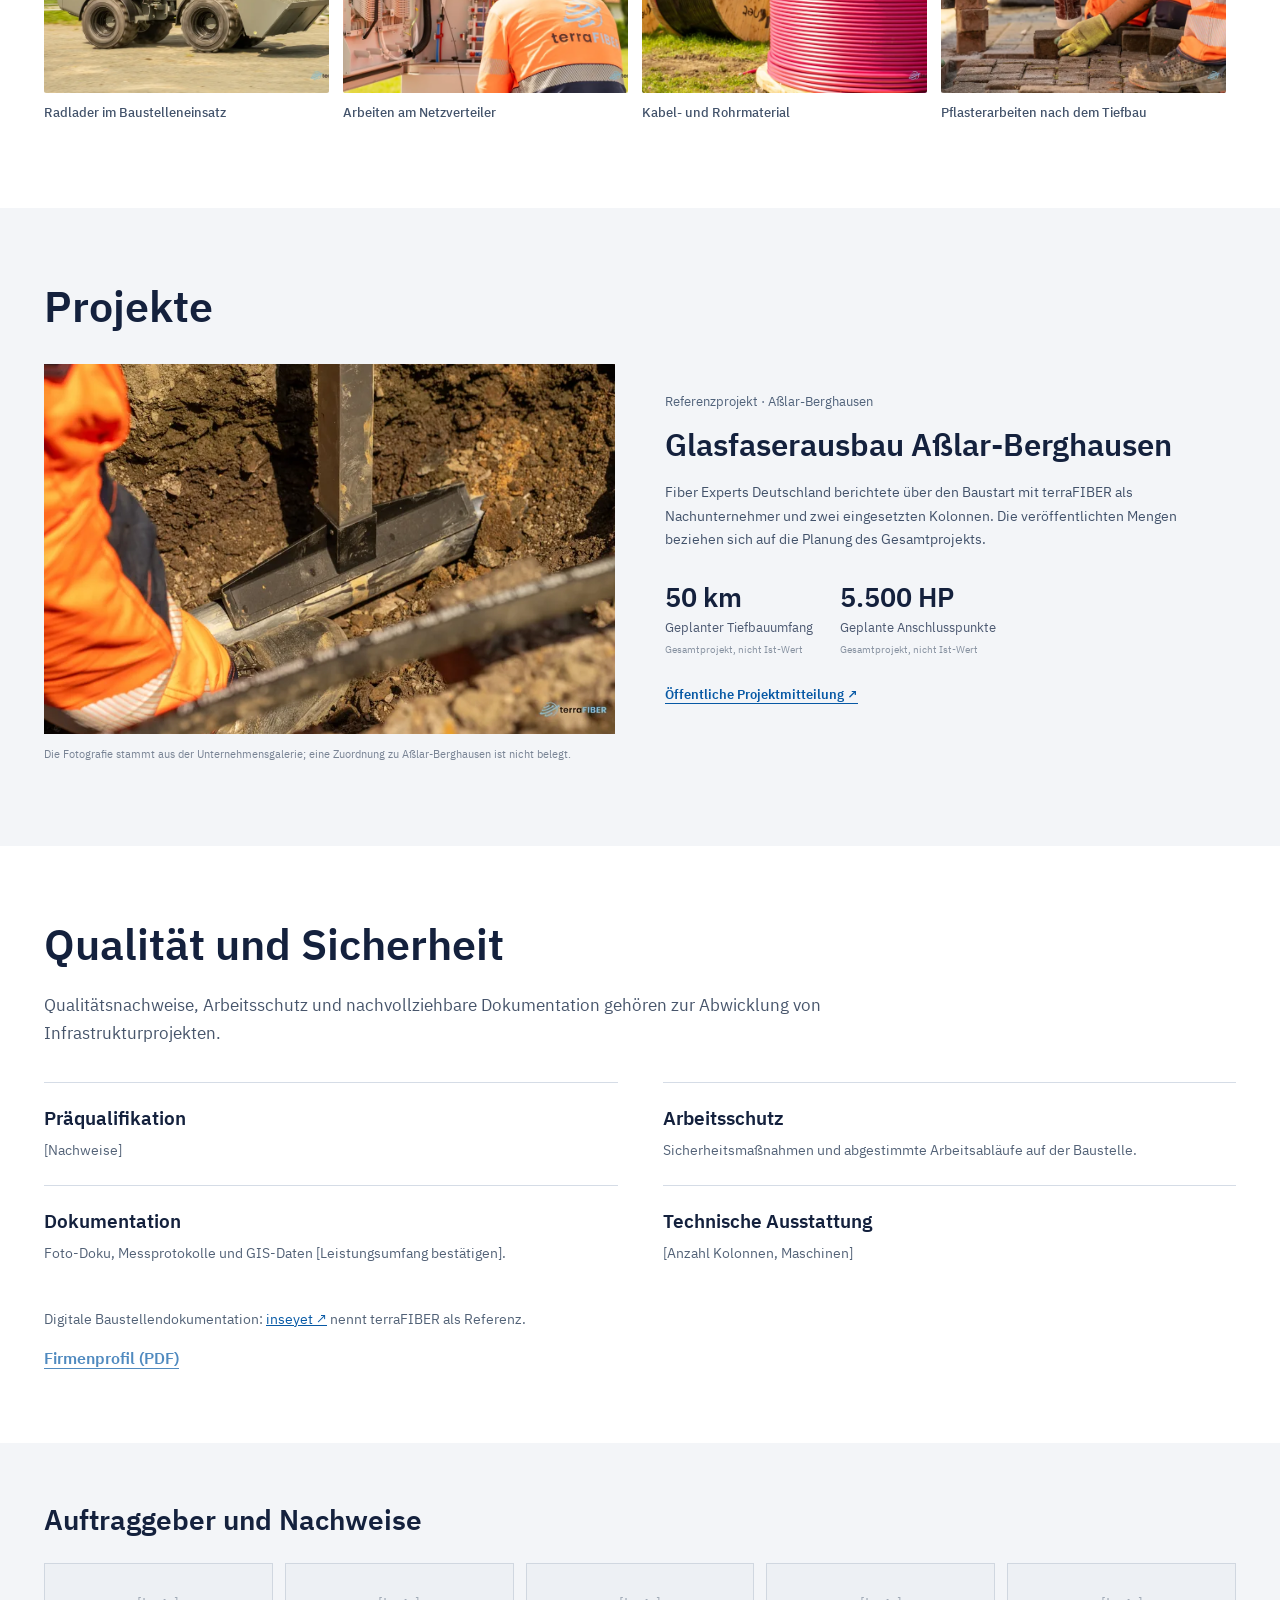
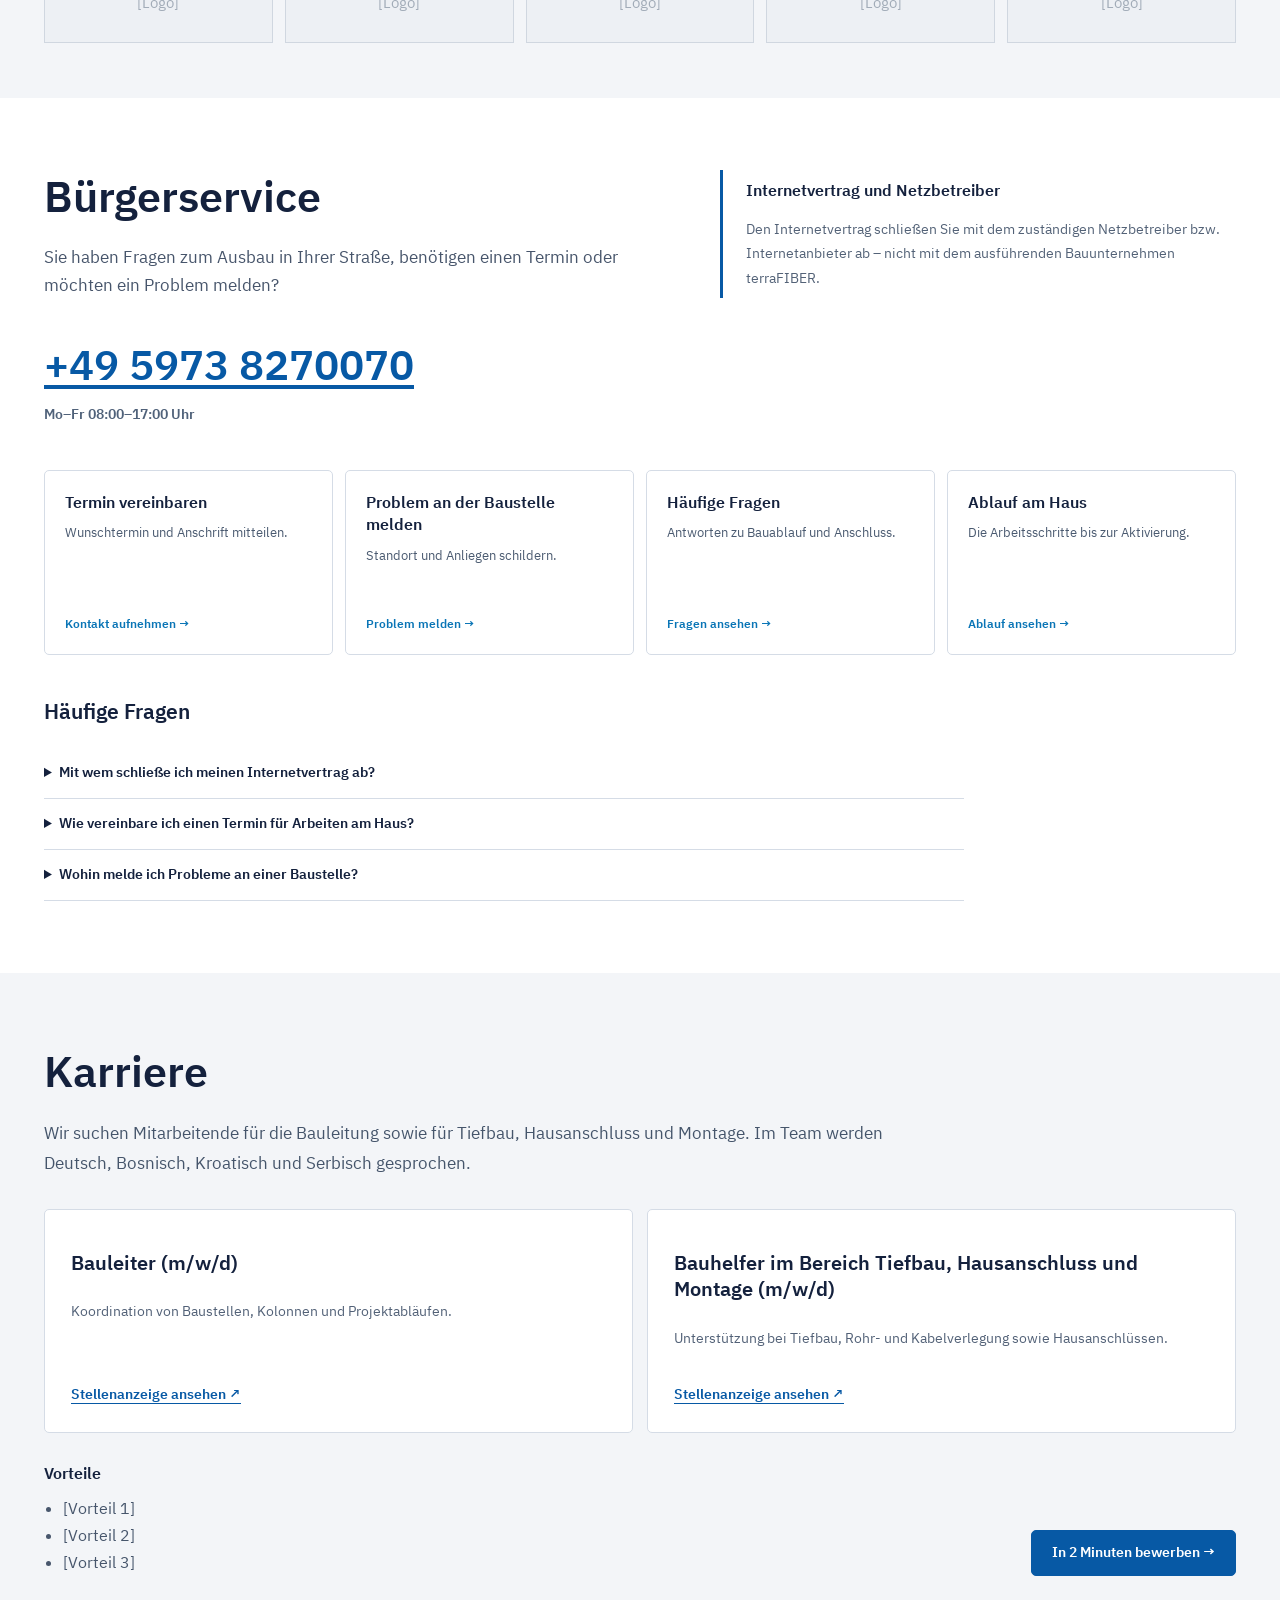
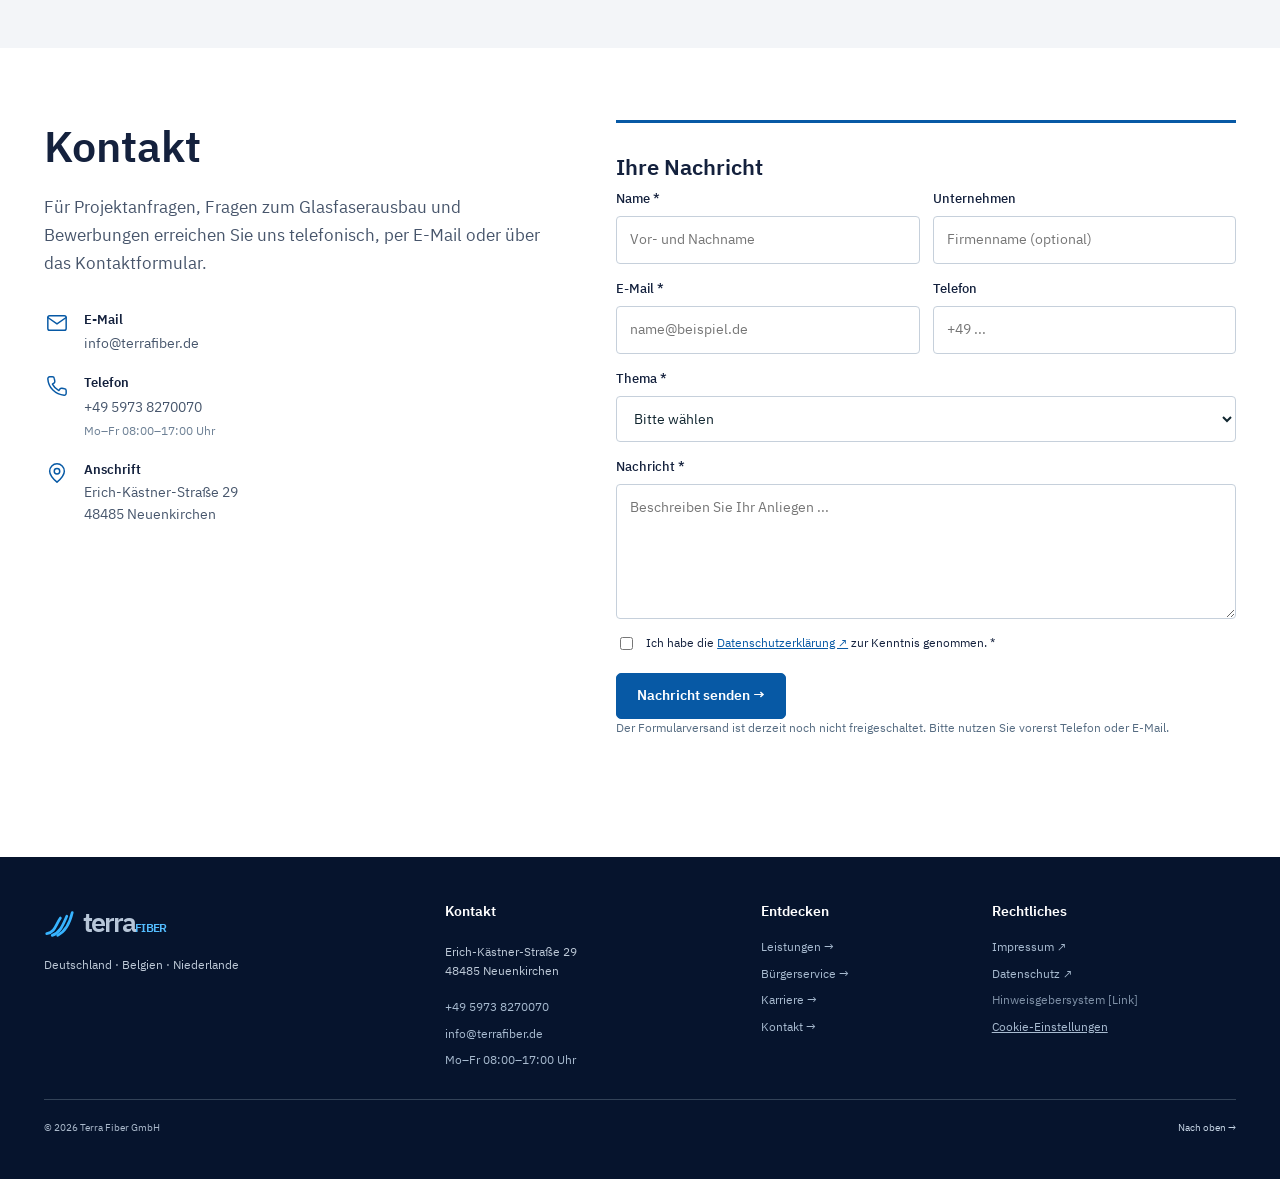
==== commit 83c87983: "Hero: shorter headline (option A) and calmer type size DE "Vom ersten Plan bis zum Hausanschluss.", " ====
--- a/concept-b/index.html
+++ b/concept-b/index.html
@@ -285,7 +285,7 @@
 <section class="hero hero-immersive" aria-labelledby="hero-title"><canvas class="fiber-field" aria-hidden="true"></canvas><div class="fiber-field-shade" aria-hidden="true"></div><div class="terrain-legend" aria-hidden="true"><span class="tl-title">Legende</span><span class="tl-item"><i class="tl-route"></i>Glasfasertrasse</span><span class="tl-item"><i class="tl-cabinet"></i>Verteiler</span><span class="tl-item"><i class="tl-home"></i>Hausanschluss</span><span class="tl-caption">Illustration: Geländemodell mit FTTH-Netz</span></div><div class="wrap hero-inner">
   <div class="hero-content">
   <p class="hero-origin">FTTH-Infrastruktur aus Neuenkirchen</p>
-  <h1 id="hero-title">Glasfasernetze, gebaut vom ersten Plan bis zum Hausanschluss</h1>
+  <h1 id="hero-title">Vom ersten Plan bis zum Hausanschluss.</h1>
   <p class="hero-desc">Wir bauen FTTH-Infrastruktur für Netzbetreiber in Deutschland, Belgien und den Niederlanden.</p>
   <div class="hero-actions"><a class="btn btn-primary" href="#kontakt">Projekt anfragen →</a><a class="btn btn-outline" href="#leistungen">Leistungen ansehen →</a></div>
 </div>
--- a/assets/concept-b.css
+++ b/assets/concept-b.css
@@ -35,21 +35,21 @@
 body .hero.hero-immersive .hero-inner{position:relative;z-index:1;display:flex;flex-direction:column;justify-content:flex-end;align-items:flex-start;min-height:clamp(600px,calc(100svh - 160px),860px);padding:104px 0 93px;gap:0;pointer-events:none}
 .hero-immersive .hero-content{max-width:930px;pointer-events:auto}
 .hero-immersive .hero-origin{font-size:13px!important;letter-spacing:.02em!important;text-transform:none!important;color:#cad5df!important;margin:0 0 25px!important}
-body .hero.hero-immersive h1{max-width:910px;font-size:clamp(48px,6vw,88px)!important;line-height:1.07!important;font-weight:600;letter-spacing:normal!important;color:#f4f7fb;margin:0 0 27px!important;text-wrap:balance}
+body .hero.hero-immersive h1{max-width:910px;font-size:clamp(40px,4.7vw,70px)!important;line-height:1.07!important;font-weight:600;letter-spacing:normal!important;color:#f4f7fb;margin:0 0 27px!important;text-wrap:balance}
 .hero-immersive .hero-desc{max-width:650px!important;font-size:18px!important;color:#c2d0db!important;line-height:1.7!important}
 .hero-immersive .hero-actions{display:flex;gap:12px;margin-top:33px!important}
 .hero-immersive .hero-actions .btn{min-height:48px}
 .hero-immersive .hero-note{position:absolute;right:0;bottom:49px;color:#9eb7c8;font-size:11px;letter-spacing:.02em;font-weight:500;text-align:right}
 .hero-immersive .hero-note span{display:block}
 @media(max-width:1050px){
- body .hero.hero-immersive h1{font-size:clamp(45px,6.5vw,75px)!important}
+ body .hero.hero-immersive h1{font-size:clamp(38px,5.4vw,60px)!important}
  .hero-immersive .fiber-field-shade{background:linear-gradient(90deg,rgba(4,13,27,.85),rgba(4,13,27,.26))}
 }
 @media(max-width:760px){
  .concept-switcher .concept-label{font-size:11px}
  body .hero.hero-immersive{min-height:660px}
  body .hero.hero-immersive .hero-inner{min-height:660px;justify-content:flex-end;padding:230px 0 64px}
- body .hero.hero-immersive h1{font-size:clamp(38px,7vw,56px)!important}
+ body .hero.hero-immersive h1{font-size:clamp(32px,6vw,46px)!important}
  .hero-immersive .fiber-field-shade{background:linear-gradient(to bottom,rgba(7,21,34,.35) 0%,rgba(7,21,34,0) 14%,rgba(7,21,34,0) 34%,rgba(7,21,34,.72) 58%,rgba(7,21,34,.9) 100%)}
  .hero-immersive .hero-note{right:0;bottom:30px}
 }
@@ -63,7 +63,7 @@
  .concept-switcher .concept-options a{flex:1 1 0;padding:6px 3px;font-size:10px;white-space:nowrap;letter-spacing:-.01em}
  body .hero.hero-immersive{min-height:720px}
  body .hero.hero-immersive .hero-inner{min-height:720px;padding:250px 0 56px}
- body .hero.hero-immersive h1{font-size:clamp(35px,9vw,44px)!important;line-height:1.12!important}
+ body .hero.hero-immersive h1{font-size:clamp(30px,8vw,38px)!important;line-height:1.12!important}
  .hero-immersive .hero-desc{font-size:15px!important}
  .hero-immersive .hero-actions{flex-direction:column;align-items:stretch;width:100%}
  .hero-immersive .hero-actions .btn{width:100%}
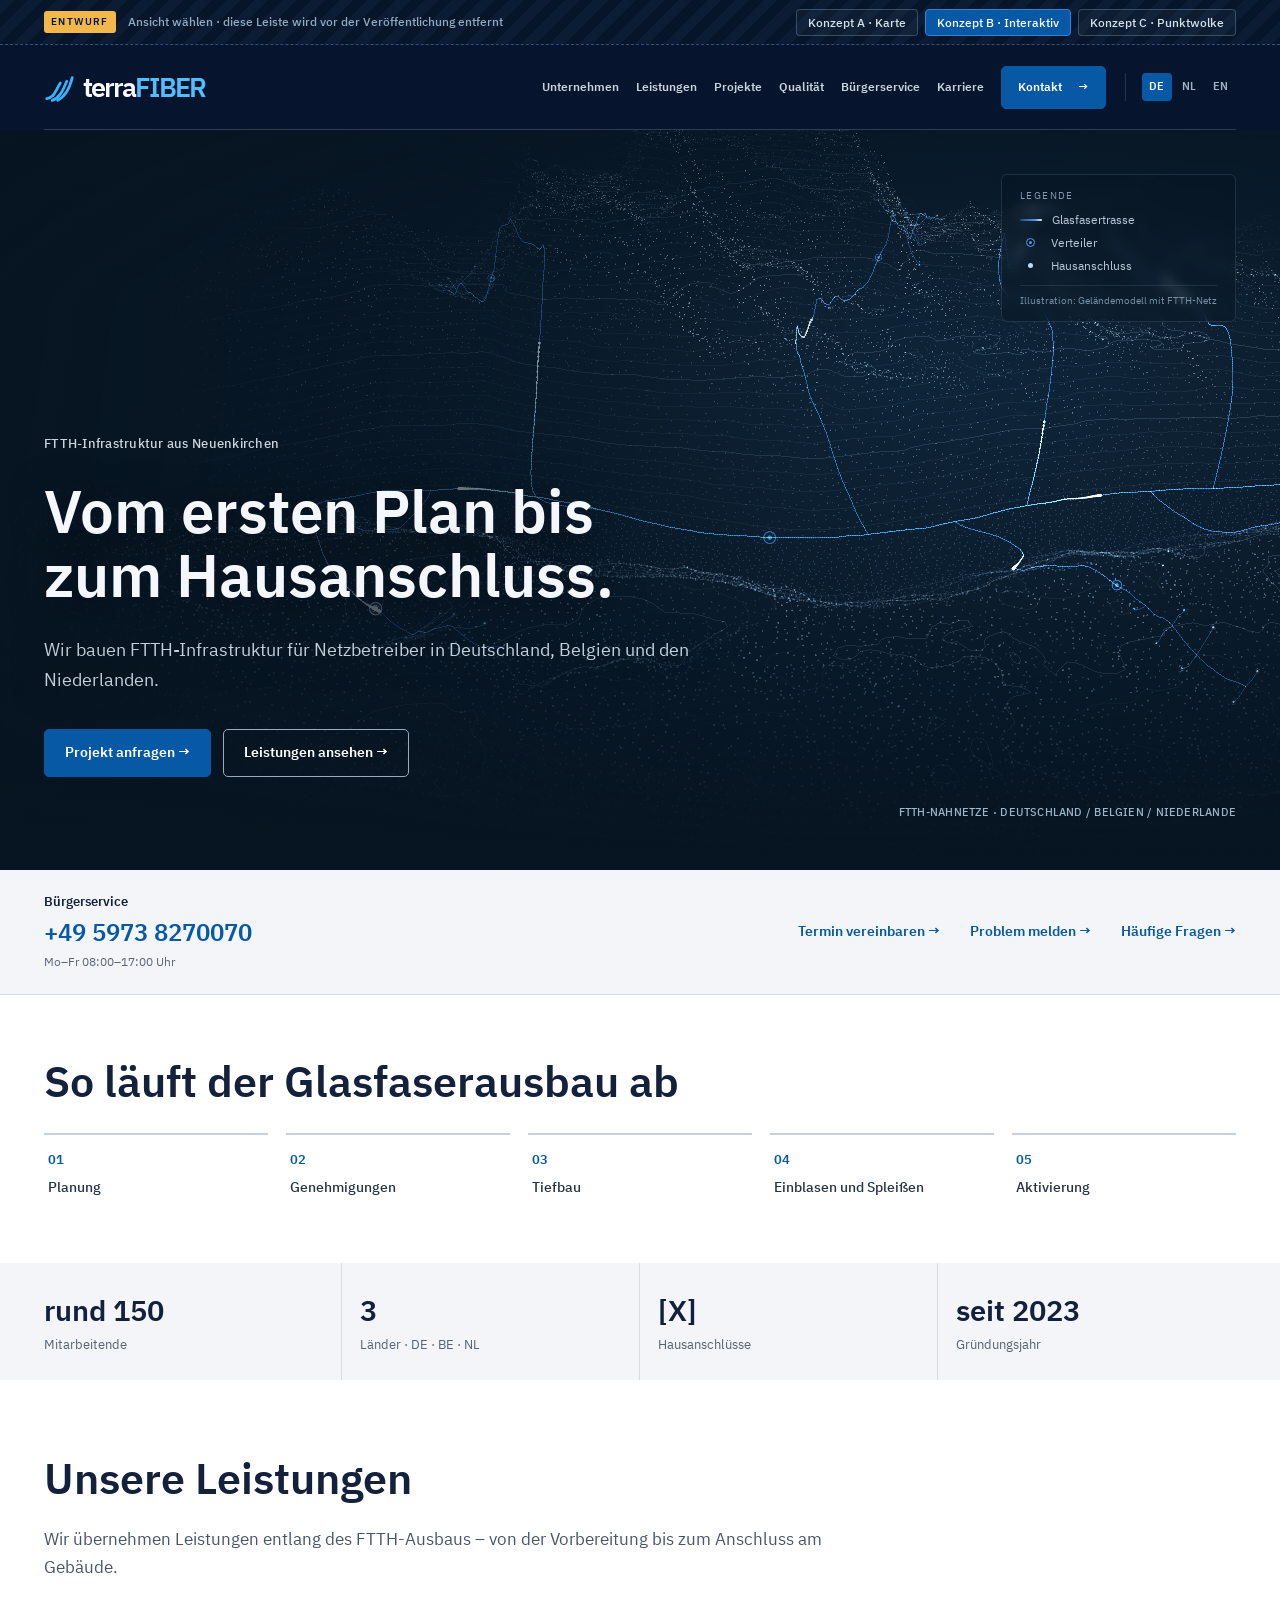
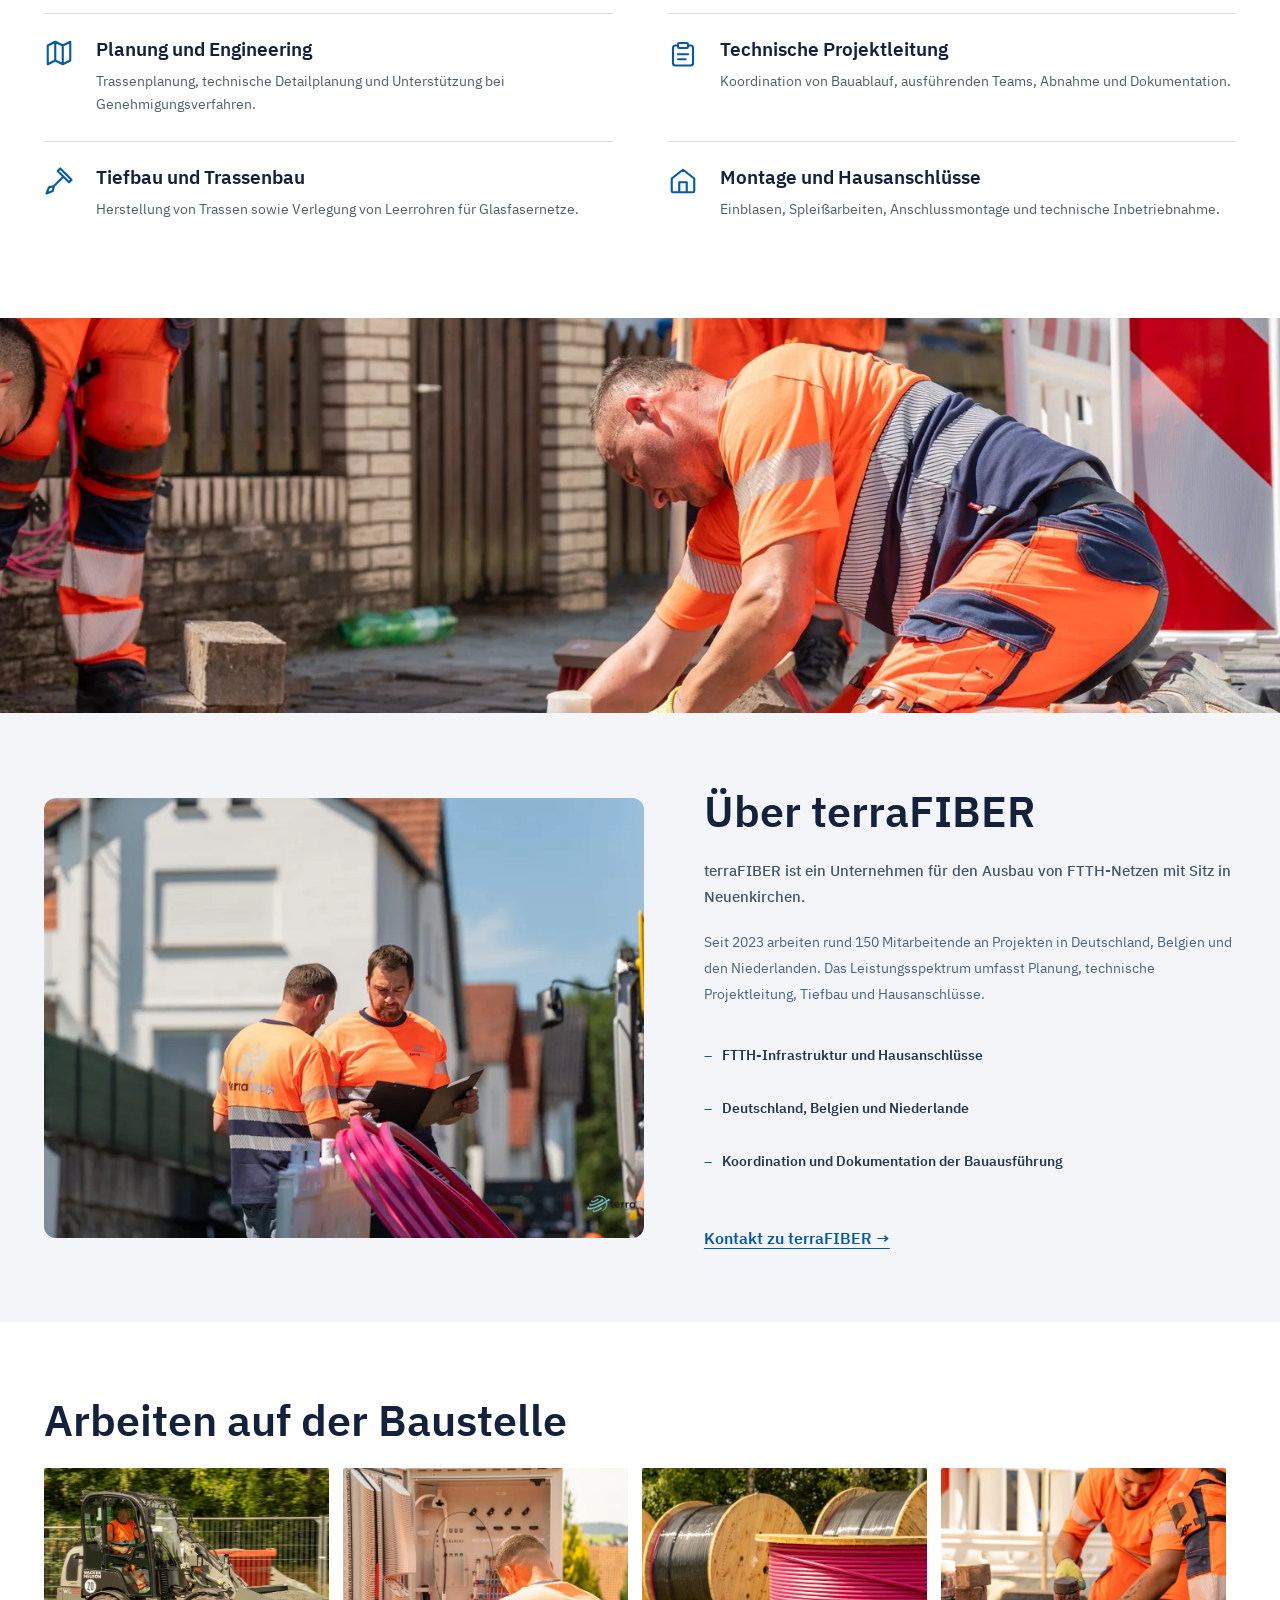
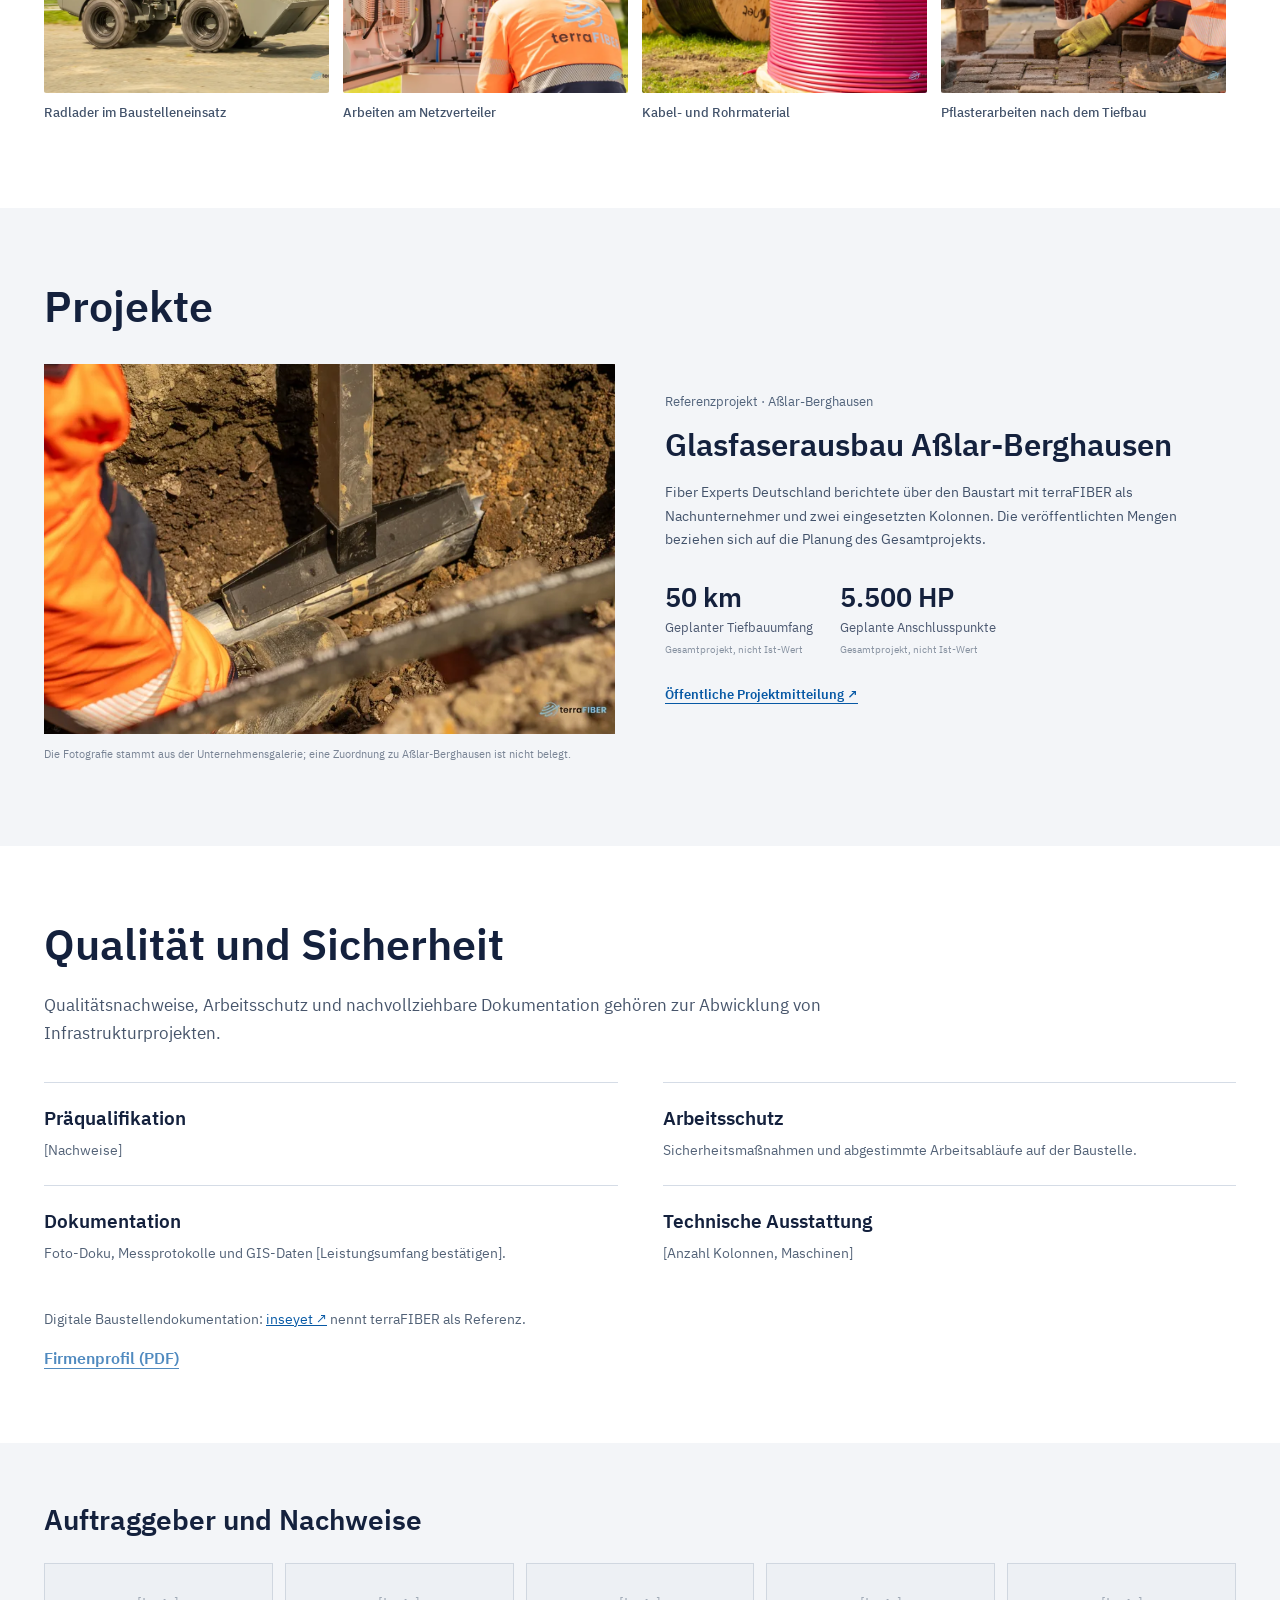
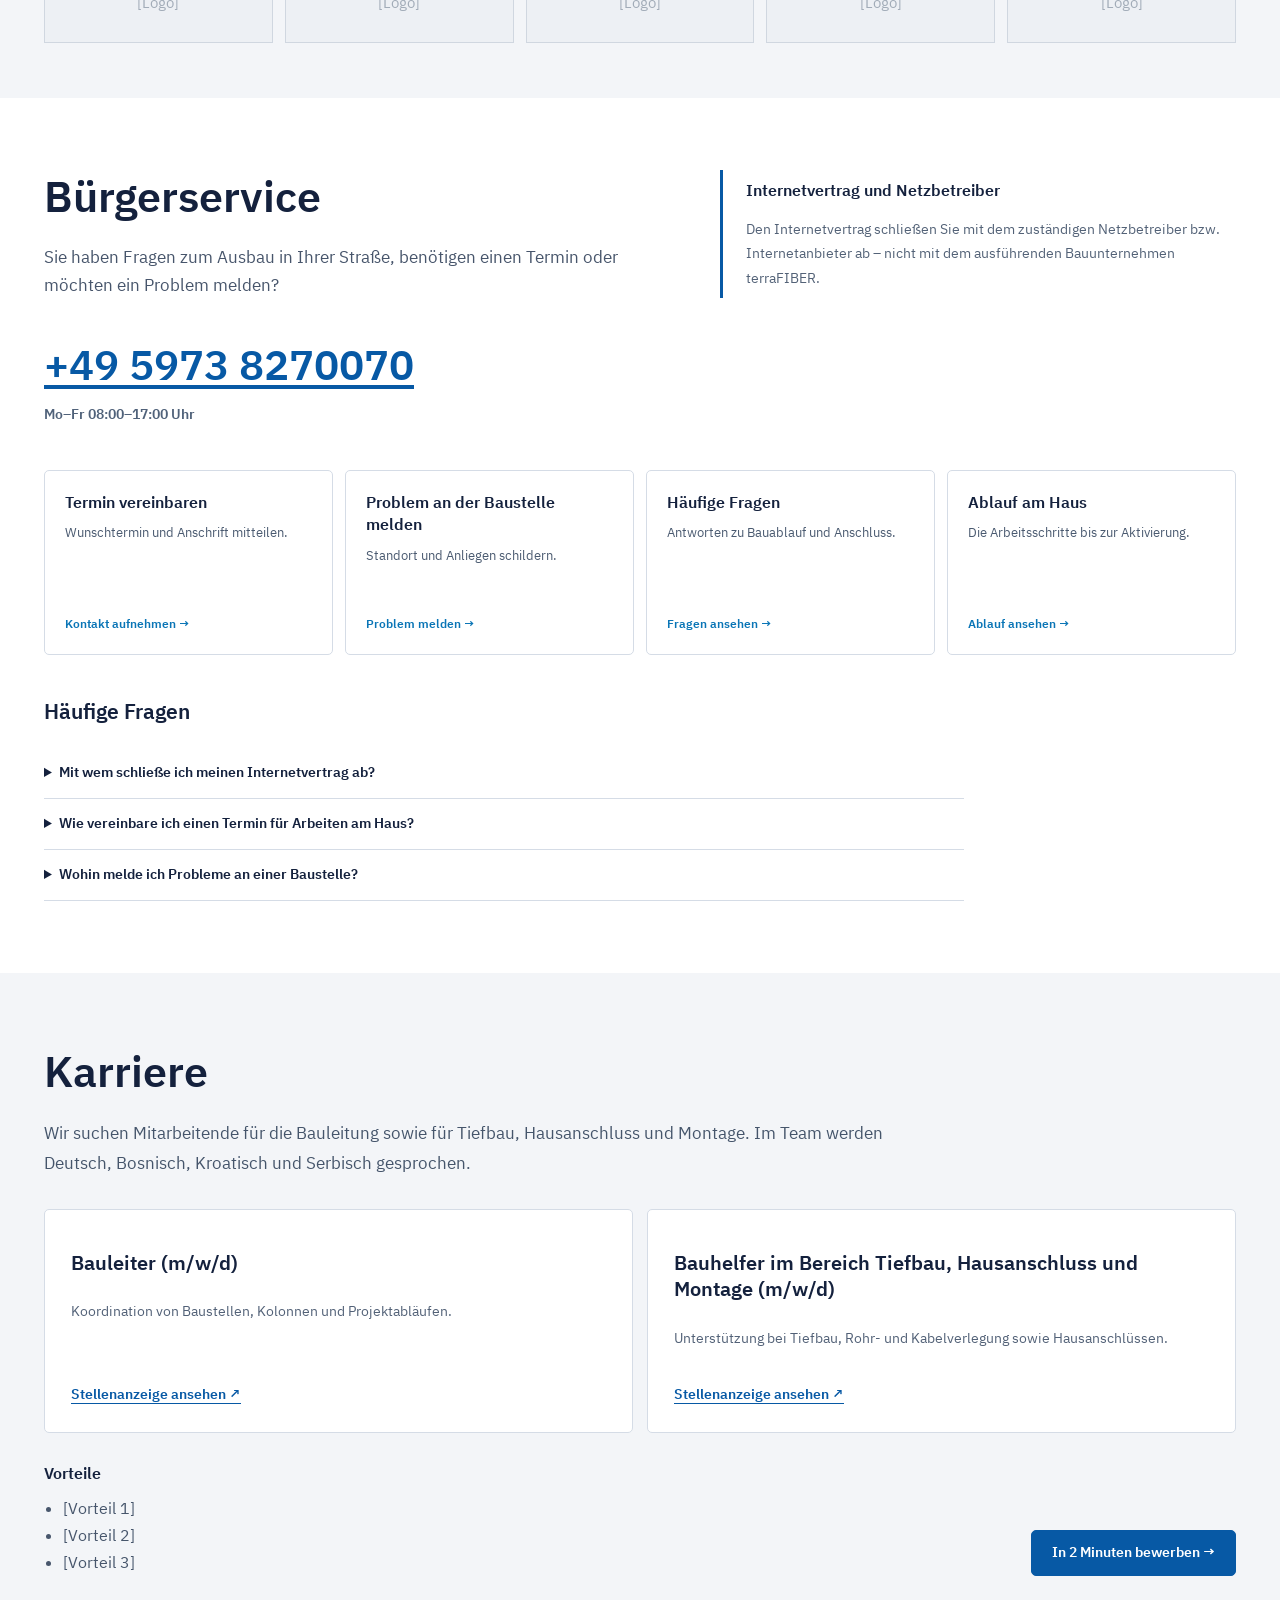
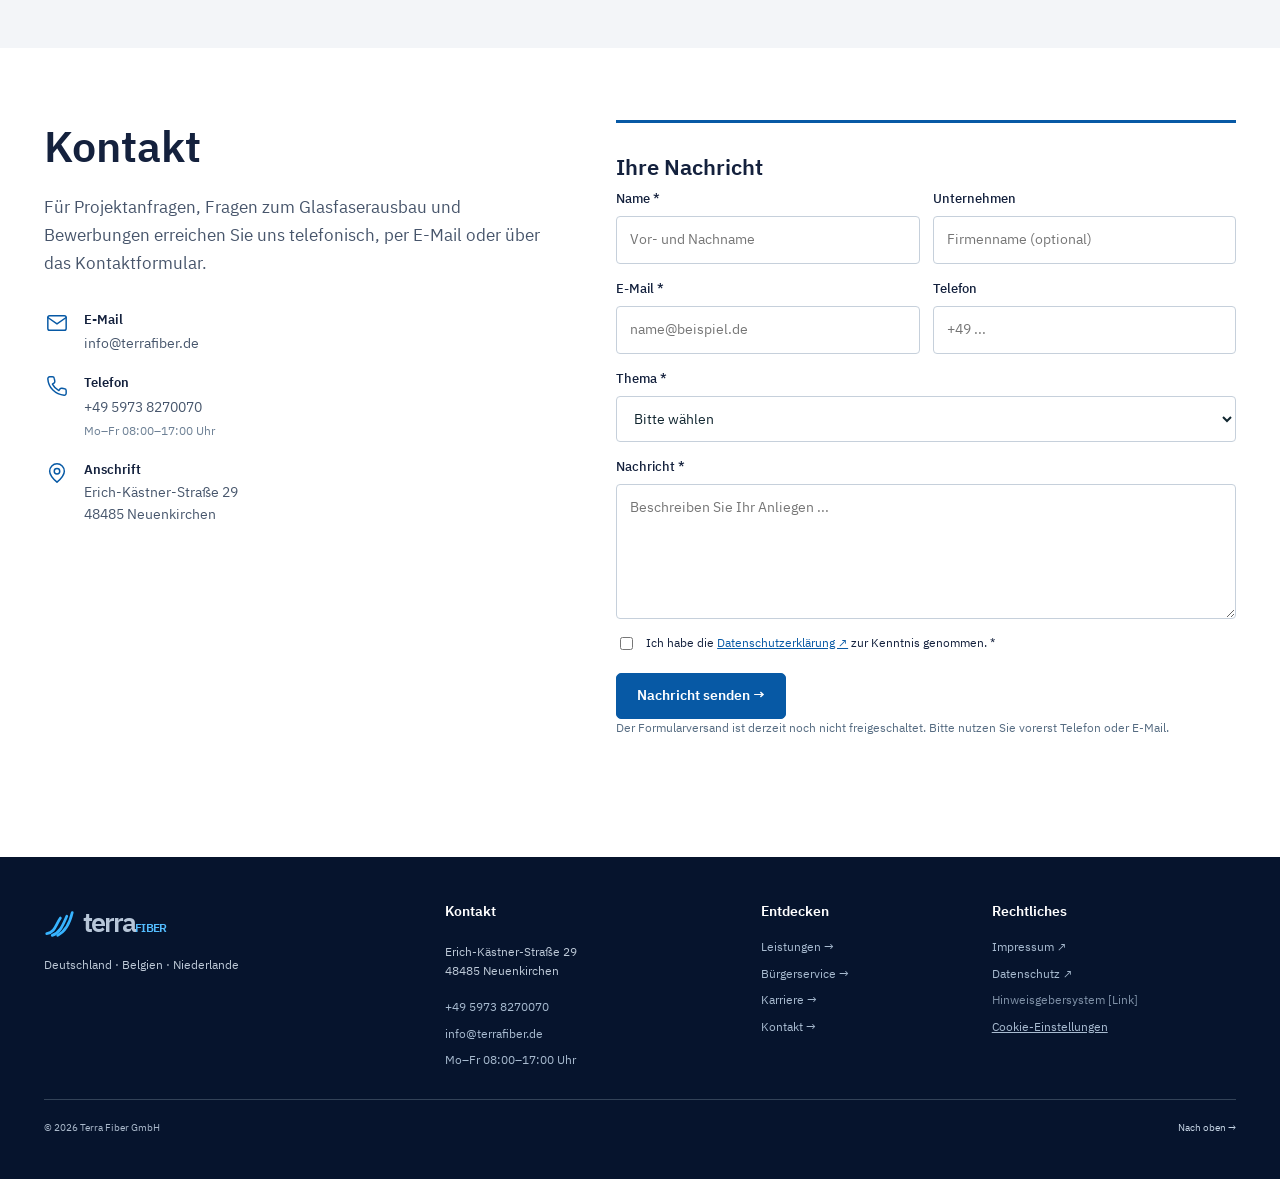
==== commit c7fe52fa: "Link previews: branded share image and clean titles 1200x630 share card (DE/EN/NL) with the terrain " ====
--- a/concept-b/index.html
+++ b/concept-b/index.html
@@ -10,8 +10,20 @@
 <link rel="icon" href="/favicon.svg?v=2" type="image/svg+xml">
 <link rel="apple-touch-icon" href="/apple-touch-icon.png?v=2">
 <link rel="manifest" href="/site.webmanifest">
-<meta name="description" content="Konzeptvorschau: terraFIBER – Planung, Tiefbau, technische Projektleitung und Installation von Glasfaserinfrastruktur.">
-<title>terraFIBER — Redesign-Studie · Konzept B</title>
+<meta name="description" content="terraFIBER baut FTTH-Infrastruktur für Netzbetreiber in Deutschland, Belgien und den Niederlanden – Planung, Tiefbau, Montage und Hausanschluss.">
+<meta property="og:type" content="website">
+<meta property="og:site_name" content="terraFIBER">
+<meta property="og:title" content="terraFIBER · Glasfasernetze vom ersten Plan bis zum Hausanschluss">
+<meta property="og:description" content="terraFIBER baut FTTH-Infrastruktur für Netzbetreiber in Deutschland, Belgien und den Niederlanden – Planung, Tiefbau, Montage und Hausanschluss.">
+<meta property="og:url" content="https://terrafiber.pages.dev/concept-b/">
+<meta property="og:locale" content="de_DE">
+<meta property="og:image" content="https://terrafiber.pages.dev/assets/share-card.jpg?v=1">
+<meta property="og:image:type" content="image/jpeg">
+<meta property="og:image:width" content="1200">
+<meta property="og:image:height" content="630">
+<meta property="og:image:alt" content="terraFIBER – Vom ersten Plan bis zum Hausanschluss.">
+<meta name="twitter:card" content="summary_large_image">
+<title>terraFIBER · Glasfasernetze vom ersten Plan bis zum Hausanschluss</title>
 <link rel="alternate" hreflang="de" href="https://terrafiber.pages.dev/concept-b/">
 <link rel="alternate" hreflang="en" href="https://terrafiber.pages.dev/concept-b/en/">
 <link rel="alternate" hreflang="nl" href="https://terrafiber.pages.dev/concept-b/nl/">
--- a/assets/v9.css
+++ b/assets/v9.css
@@ -233,3 +233,7 @@
 
 /* Redesign-Hinweisleiste ausgeblendet (11.10.2026). Markup bleibt; noindex bleibt aktiv. */
 .preview-bar{display:none!important}
+
+/* Konzept A: im einspaltigen Layout (Tablet/Handy) steht die Kartengrafik über dem Text (11.10.2026). */
+@media(max-width:1050px){.hero .hero-inner>.hero-art{order:-1;margin-top:0}.hero .hero-inner>.hero-content{order:0}}
+@media(max-width:760px){.hero .hero-inner>.hero-art{min-height:0}.hero .hero-inner>.hero-art .art-canvas{height:280px}}
--- a/assets/concept-b.css
+++ b/assets/concept-b.css
@@ -14,6 +14,21 @@
 .nav .nav-lang .language-active{color:#fff;background:#0759a5}
 .nav .navlinks{order:2;margin-left:auto}
 .nav .mobile-toggle{order:4}
+@media(max-width:1100px) and (min-width:761px){
+ .nav{gap:14px}
+ .nav .navlinks{gap:11px}
+ .nav .navlinks a:not(.btn){font-size:11px}
+ .nav .navlinks .btn{padding-left:12px;padding-right:12px}
+ .nav .language-switch.nav-lang{margin-left:0;padding-left:8px;font-size:11px}
+ .nav .nav-lang a,.nav .nav-lang .language-active{min-width:24px;padding:0 4px}
+}
+@media(max-width:900px) and (min-width:761px){
+ .nav{gap:8px}
+ .nav .navlinks{gap:8px}
+ .nav .navlinks a:not(.btn){font-size:10.5px}
+ .nav .language-switch.nav-lang{border-left:0;padding-left:0}
+ .nav .logo{font-size:22px}
+}
 @media(max-width:760px){
  .nav .language-switch.nav-lang{margin-left:auto;padding-left:0;border-left:0}
 }
